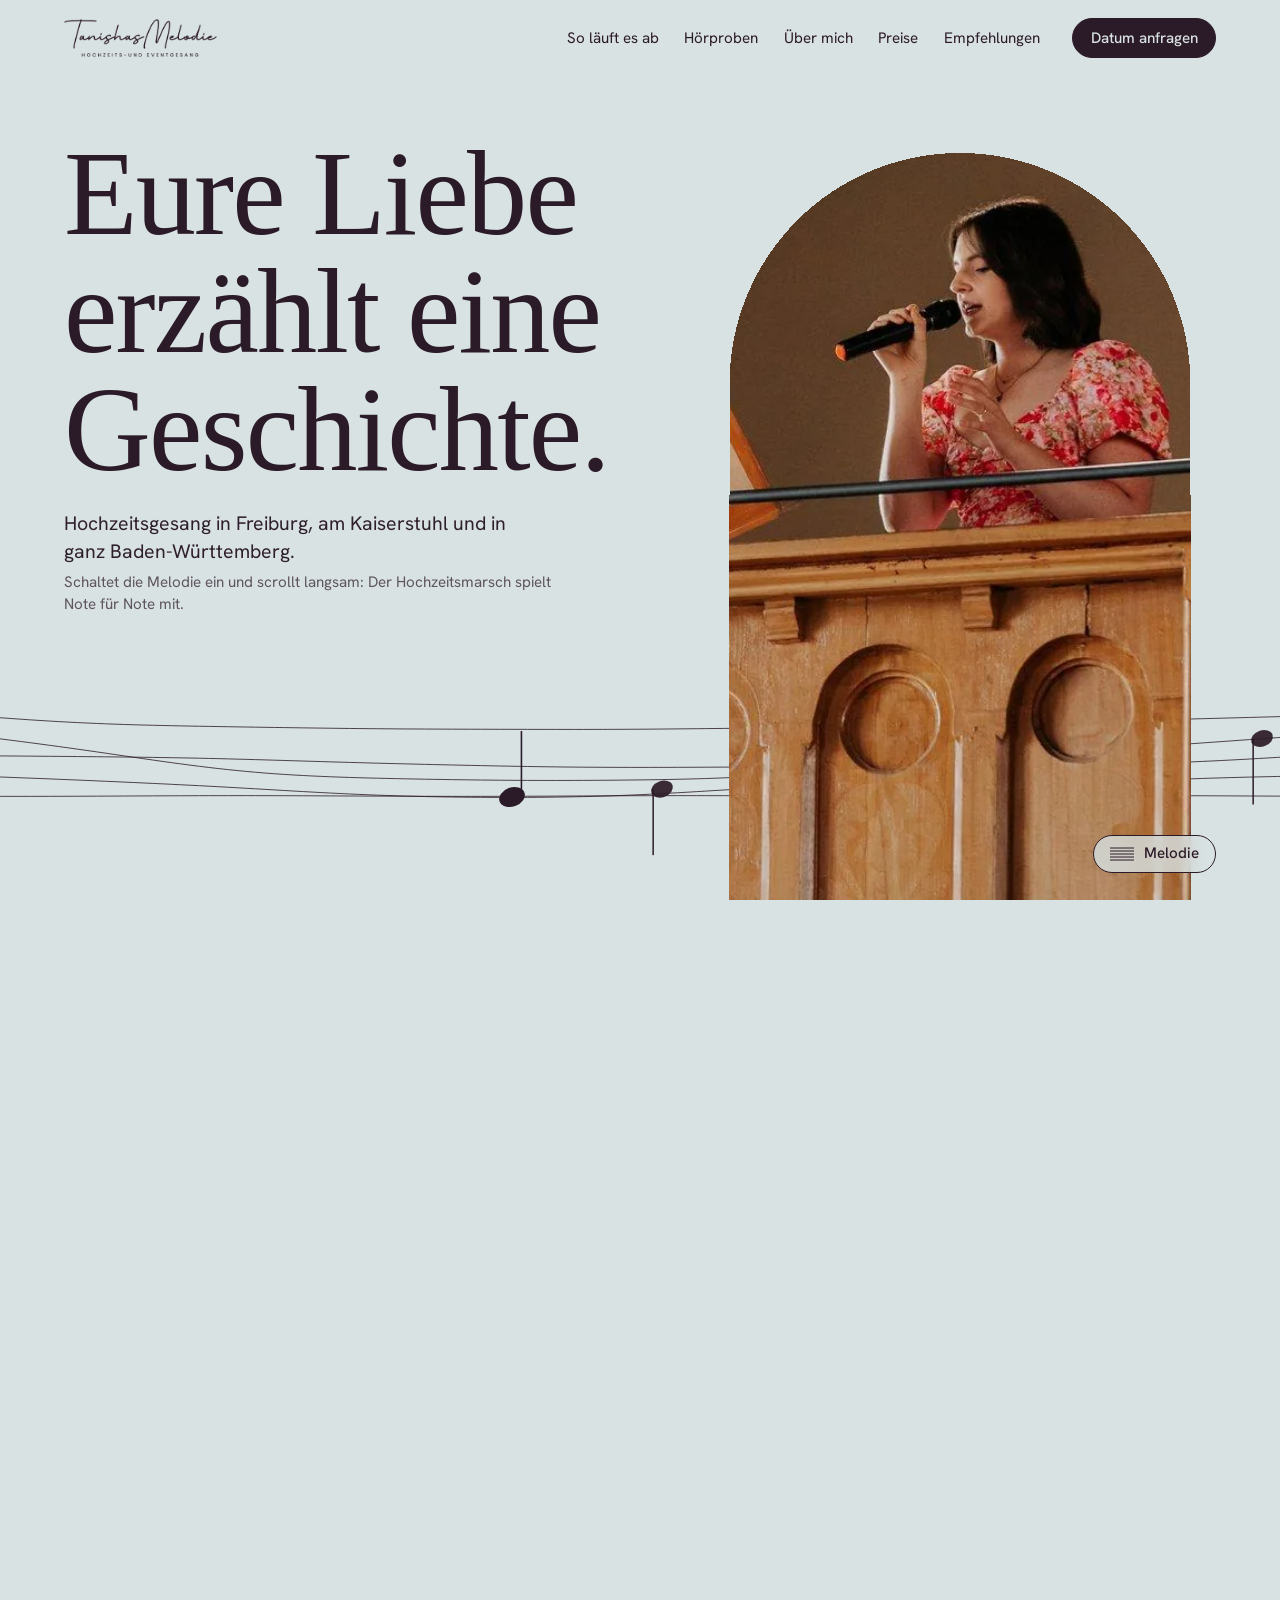
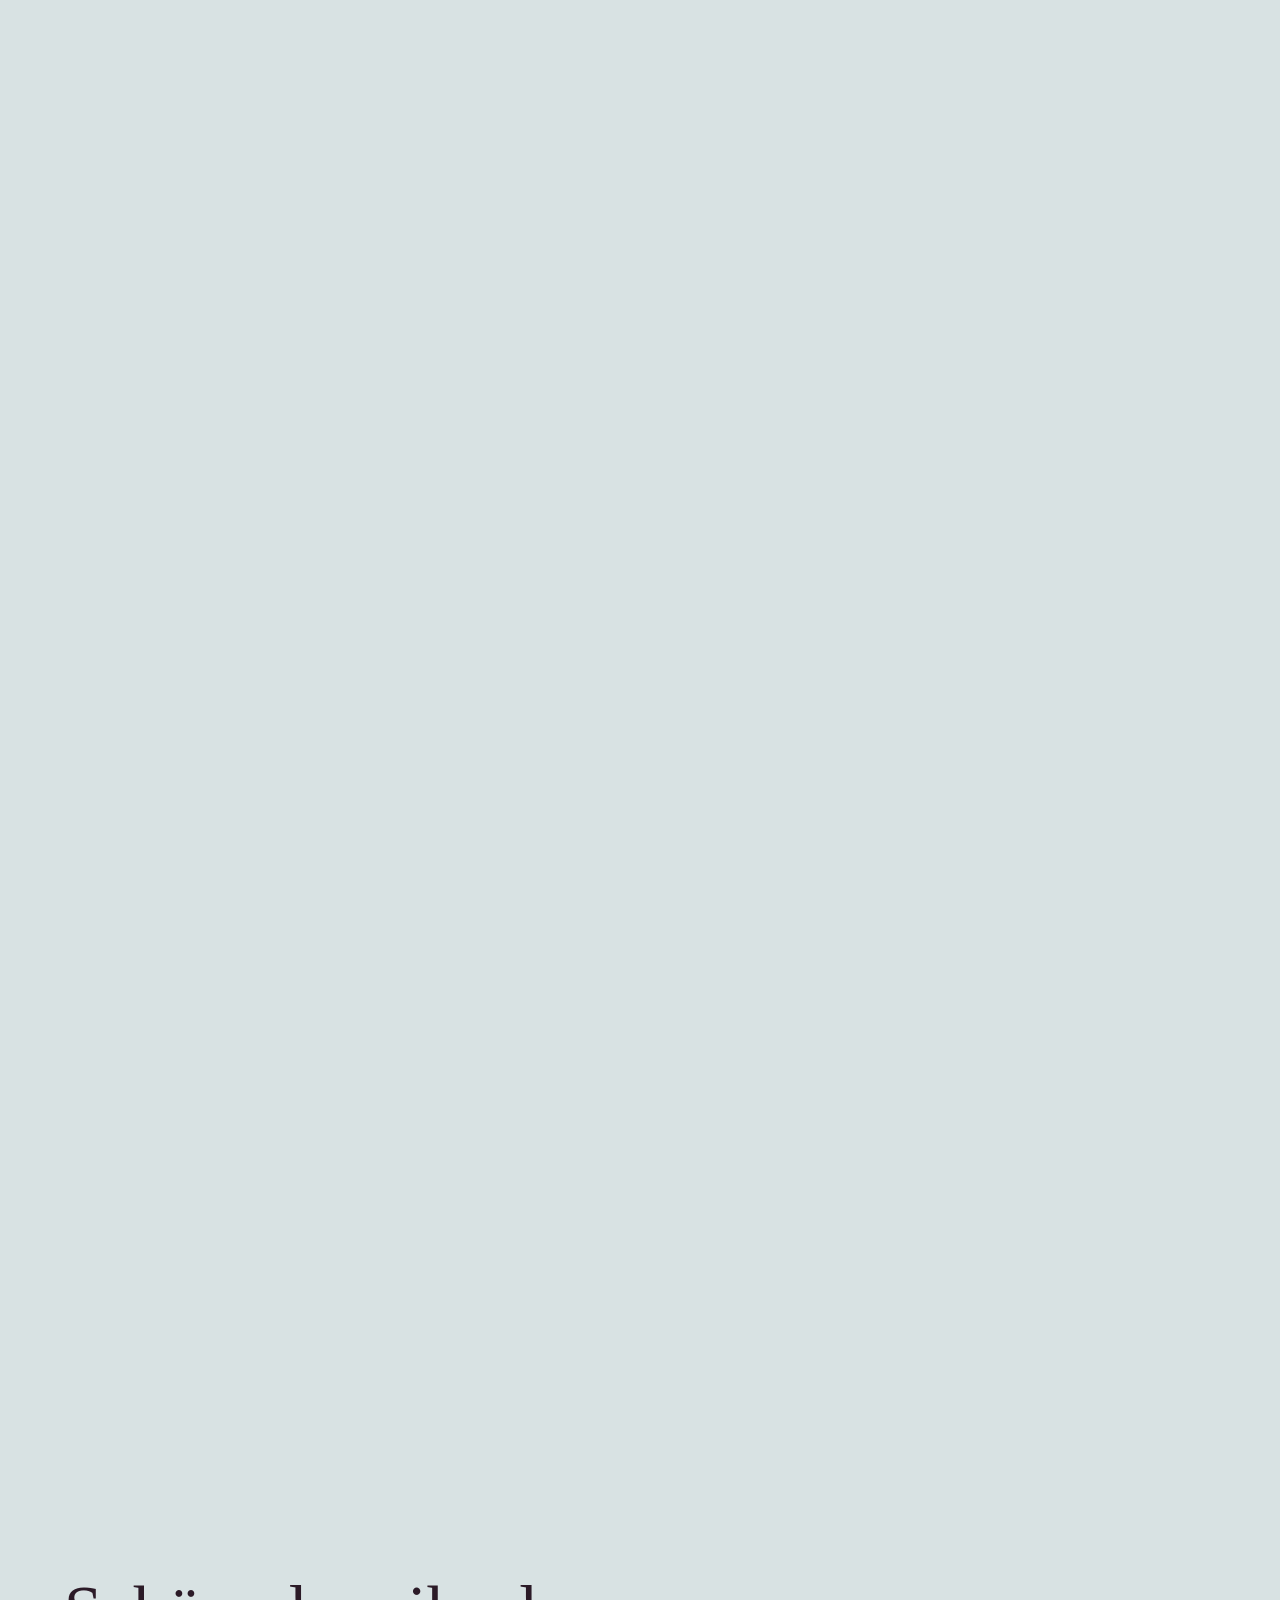
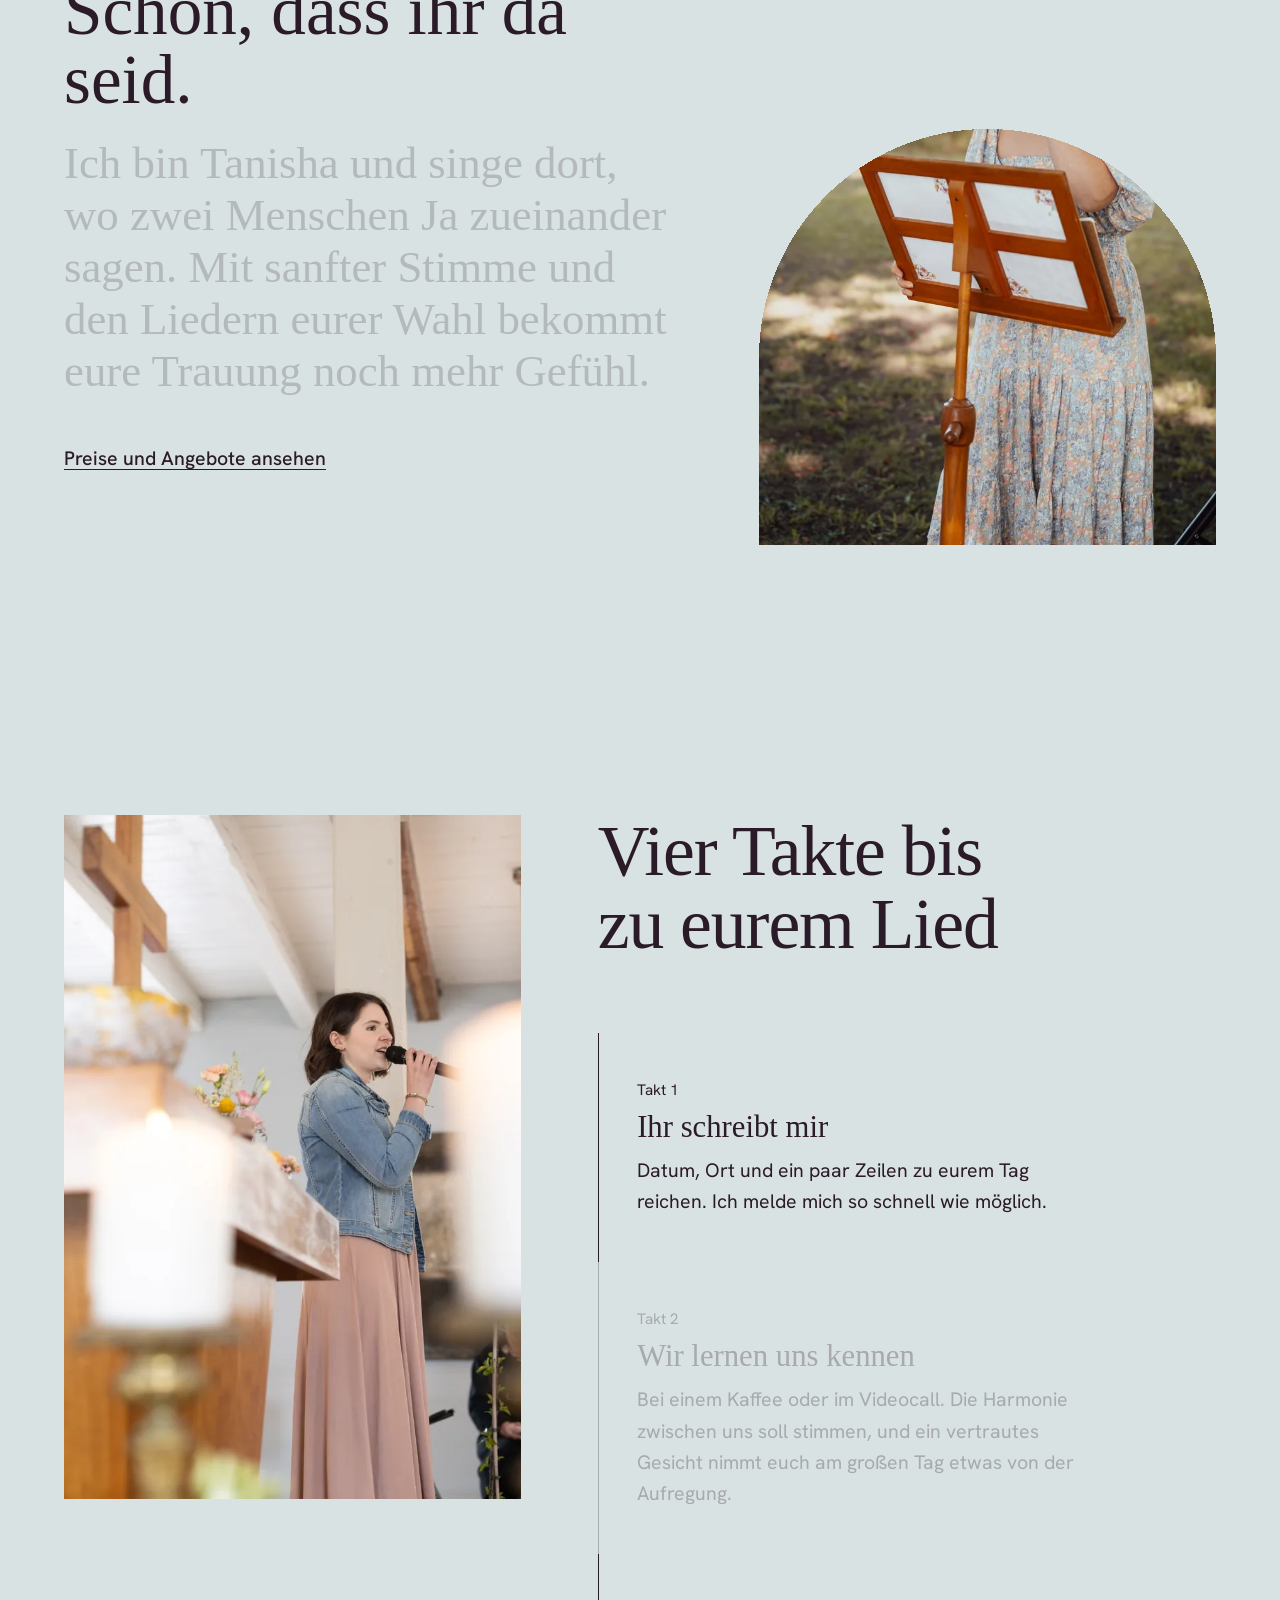
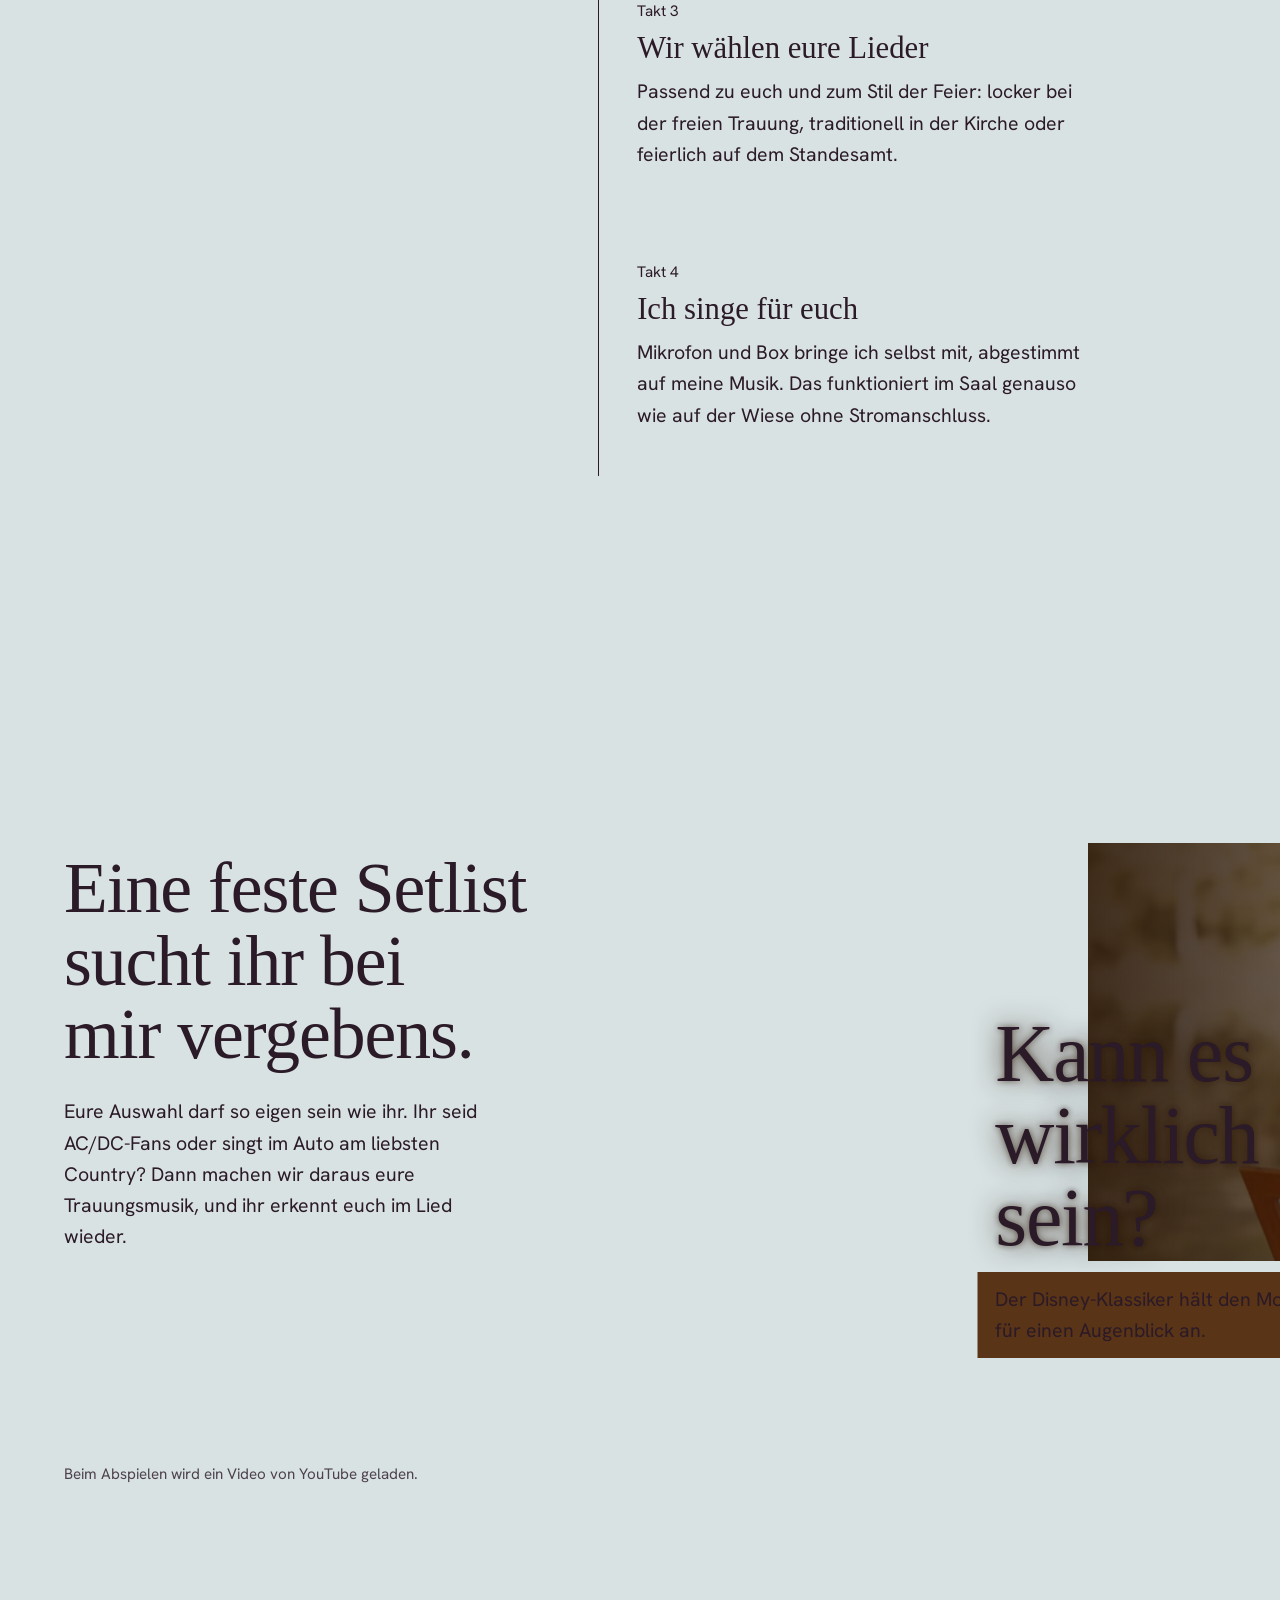
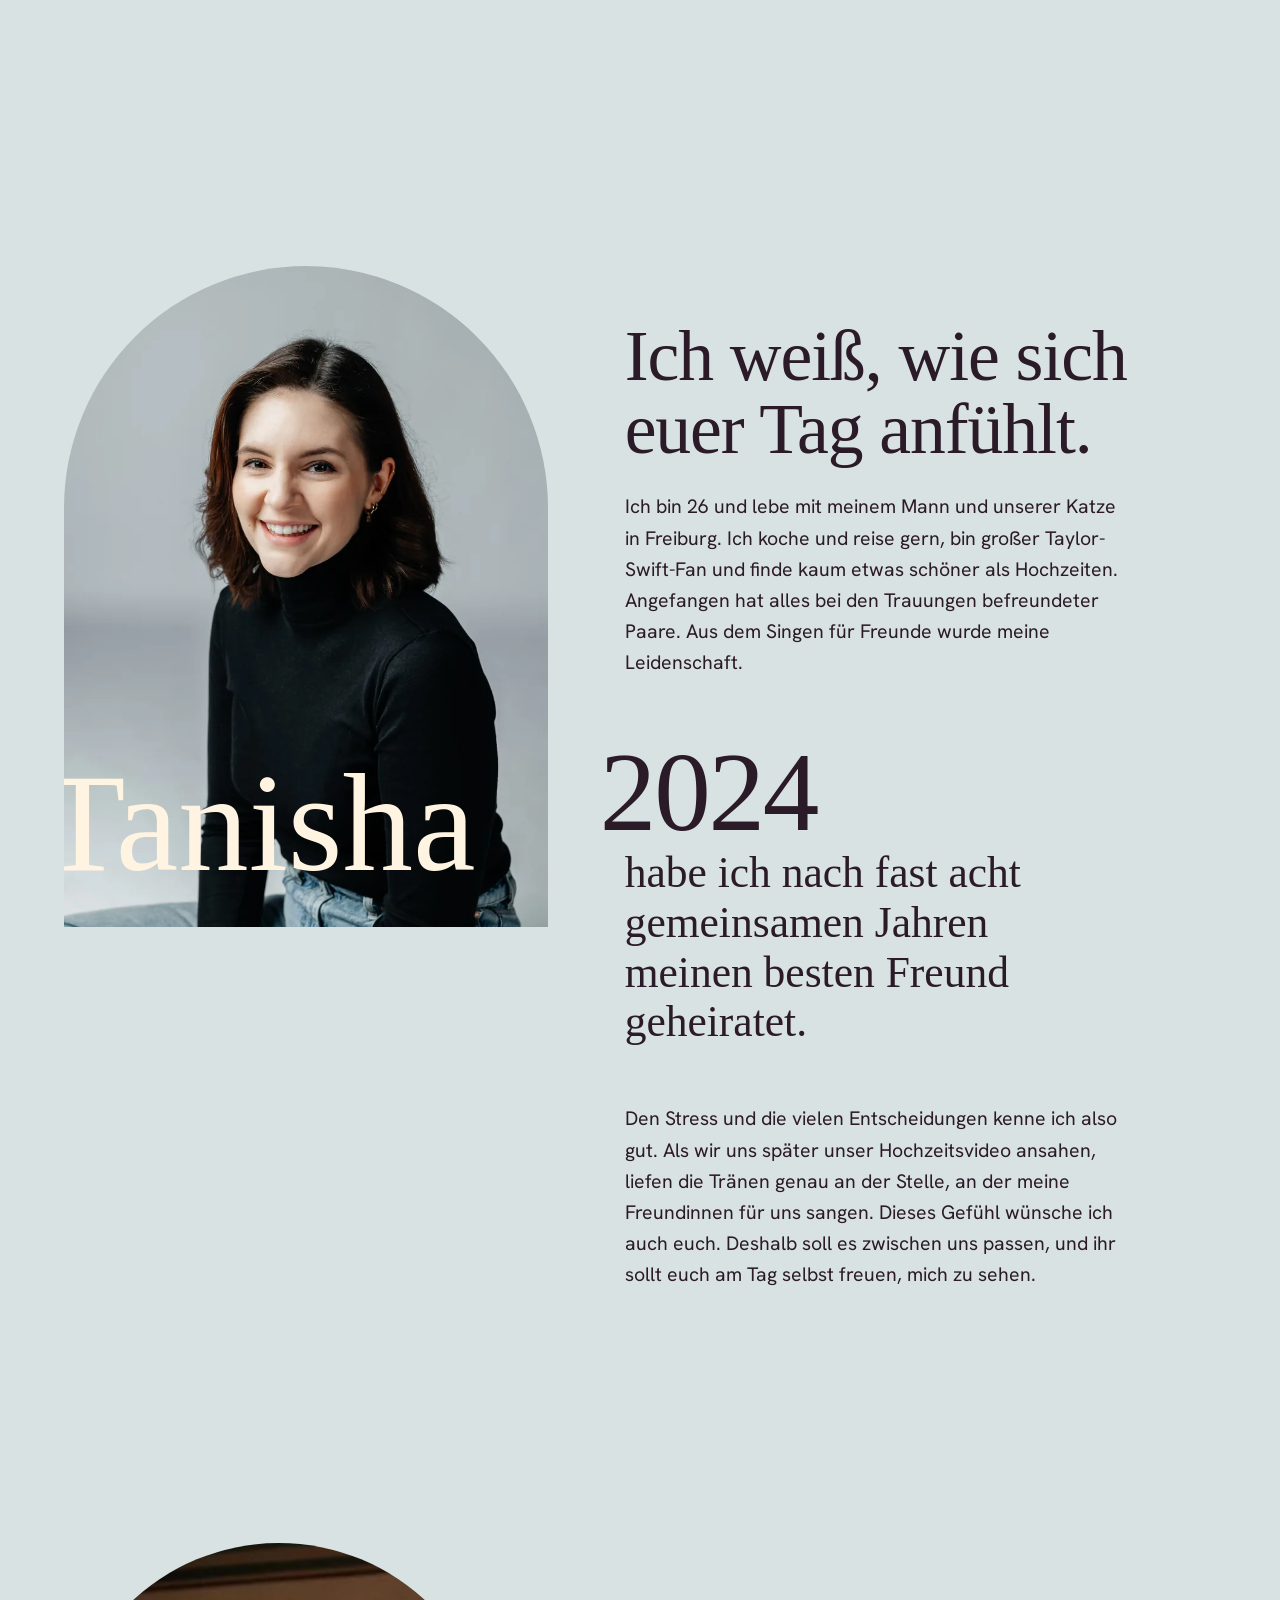
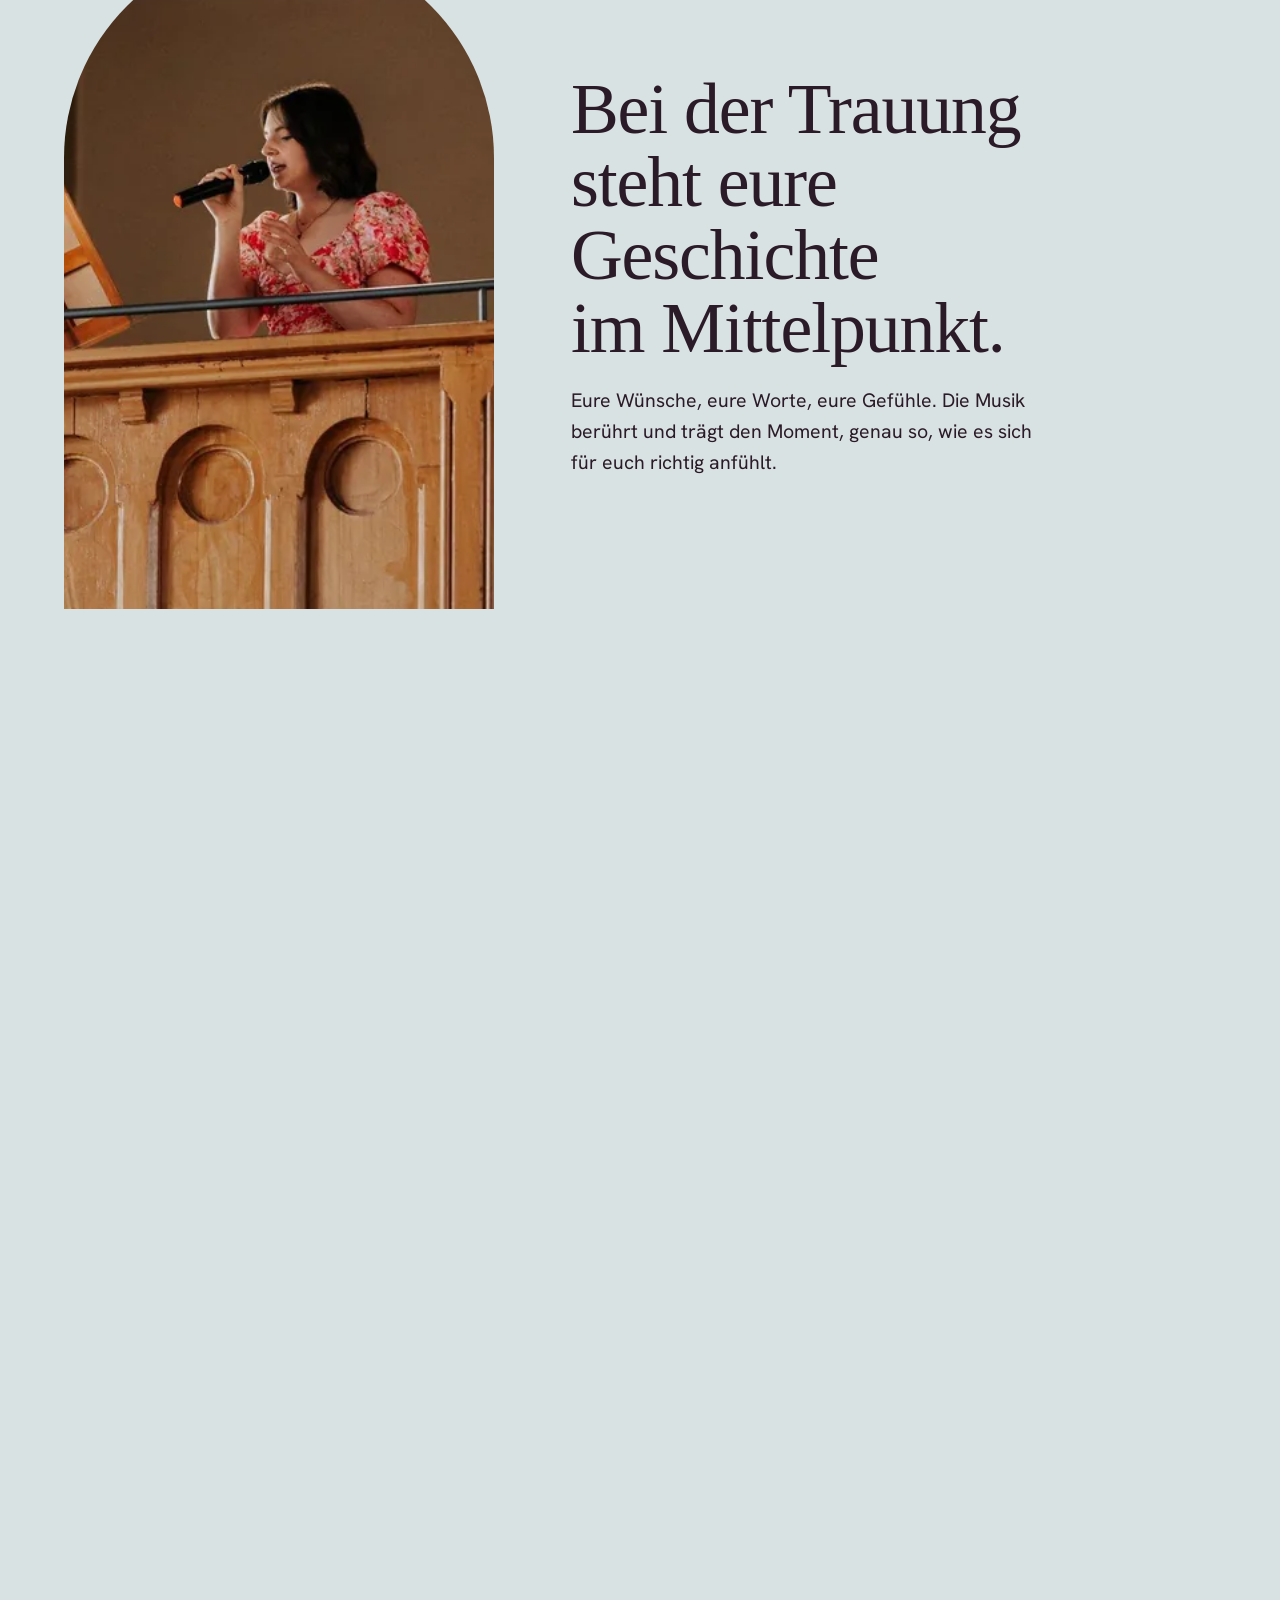
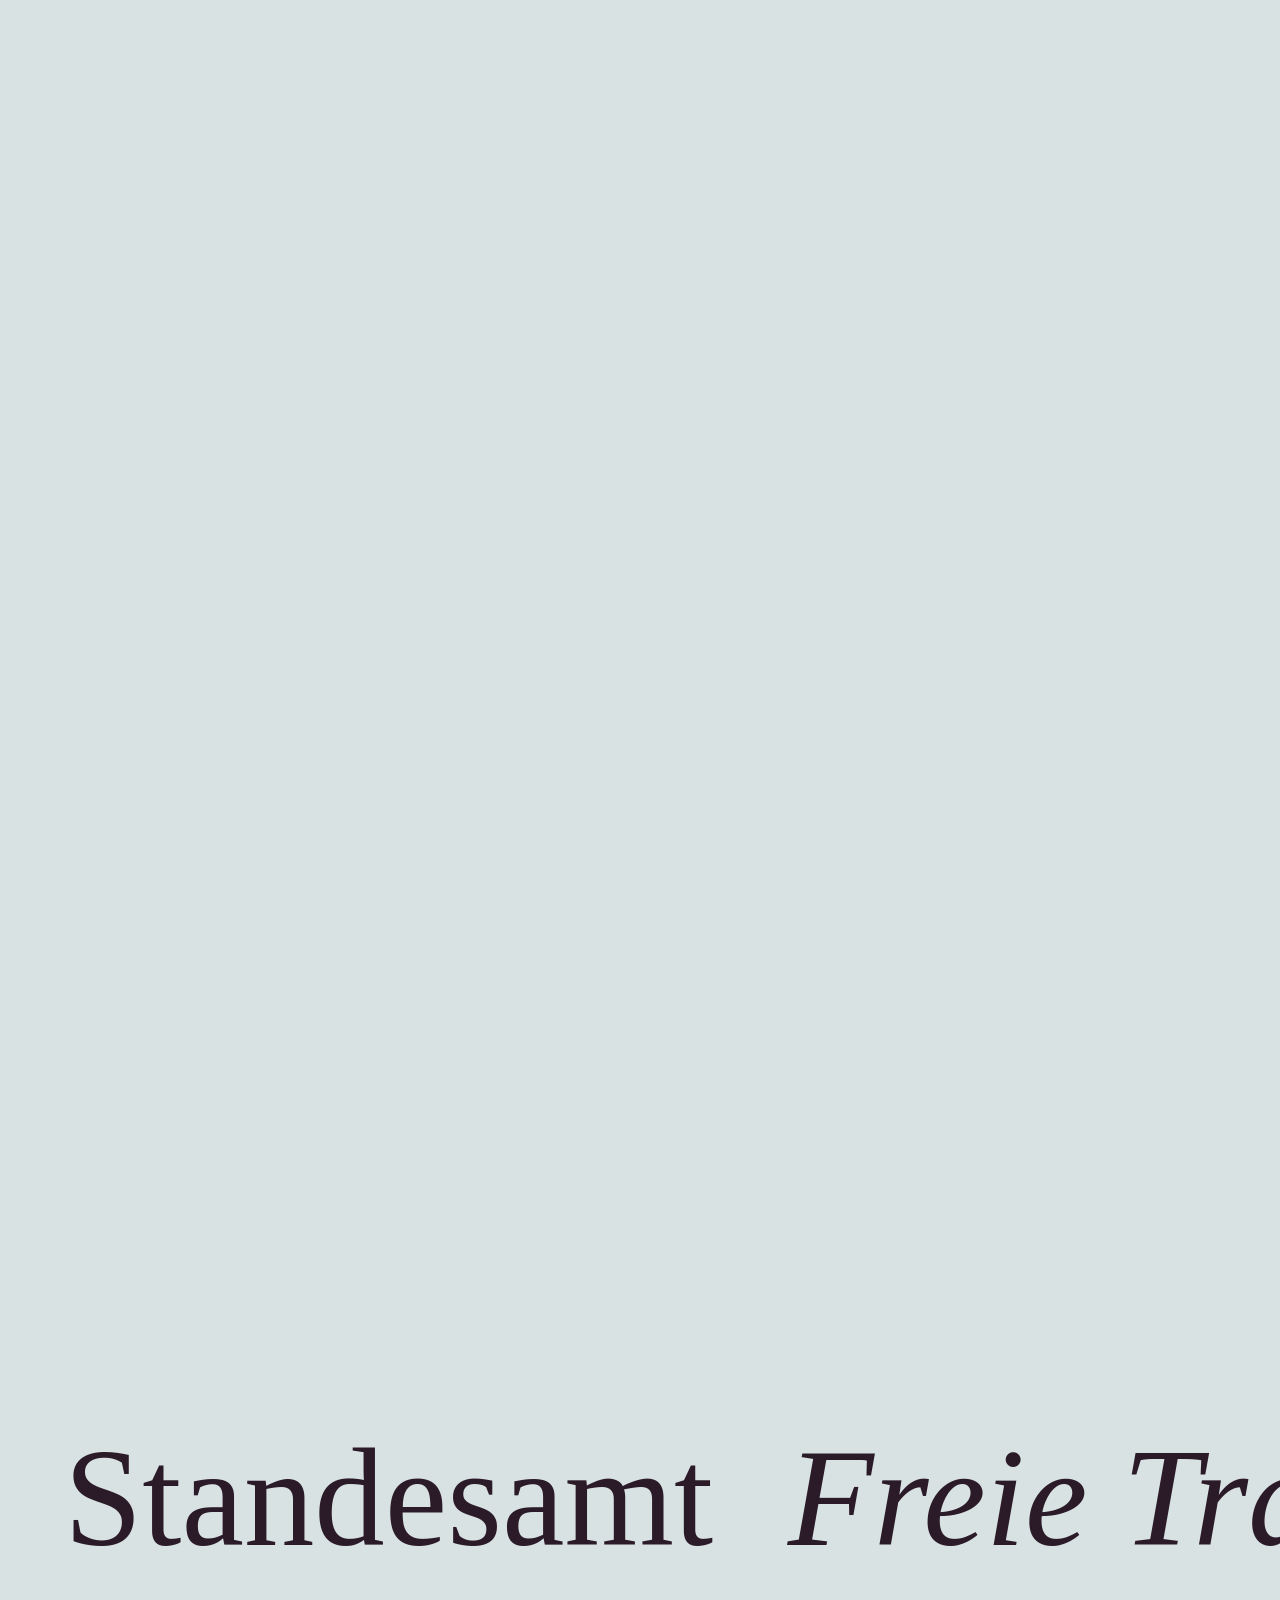
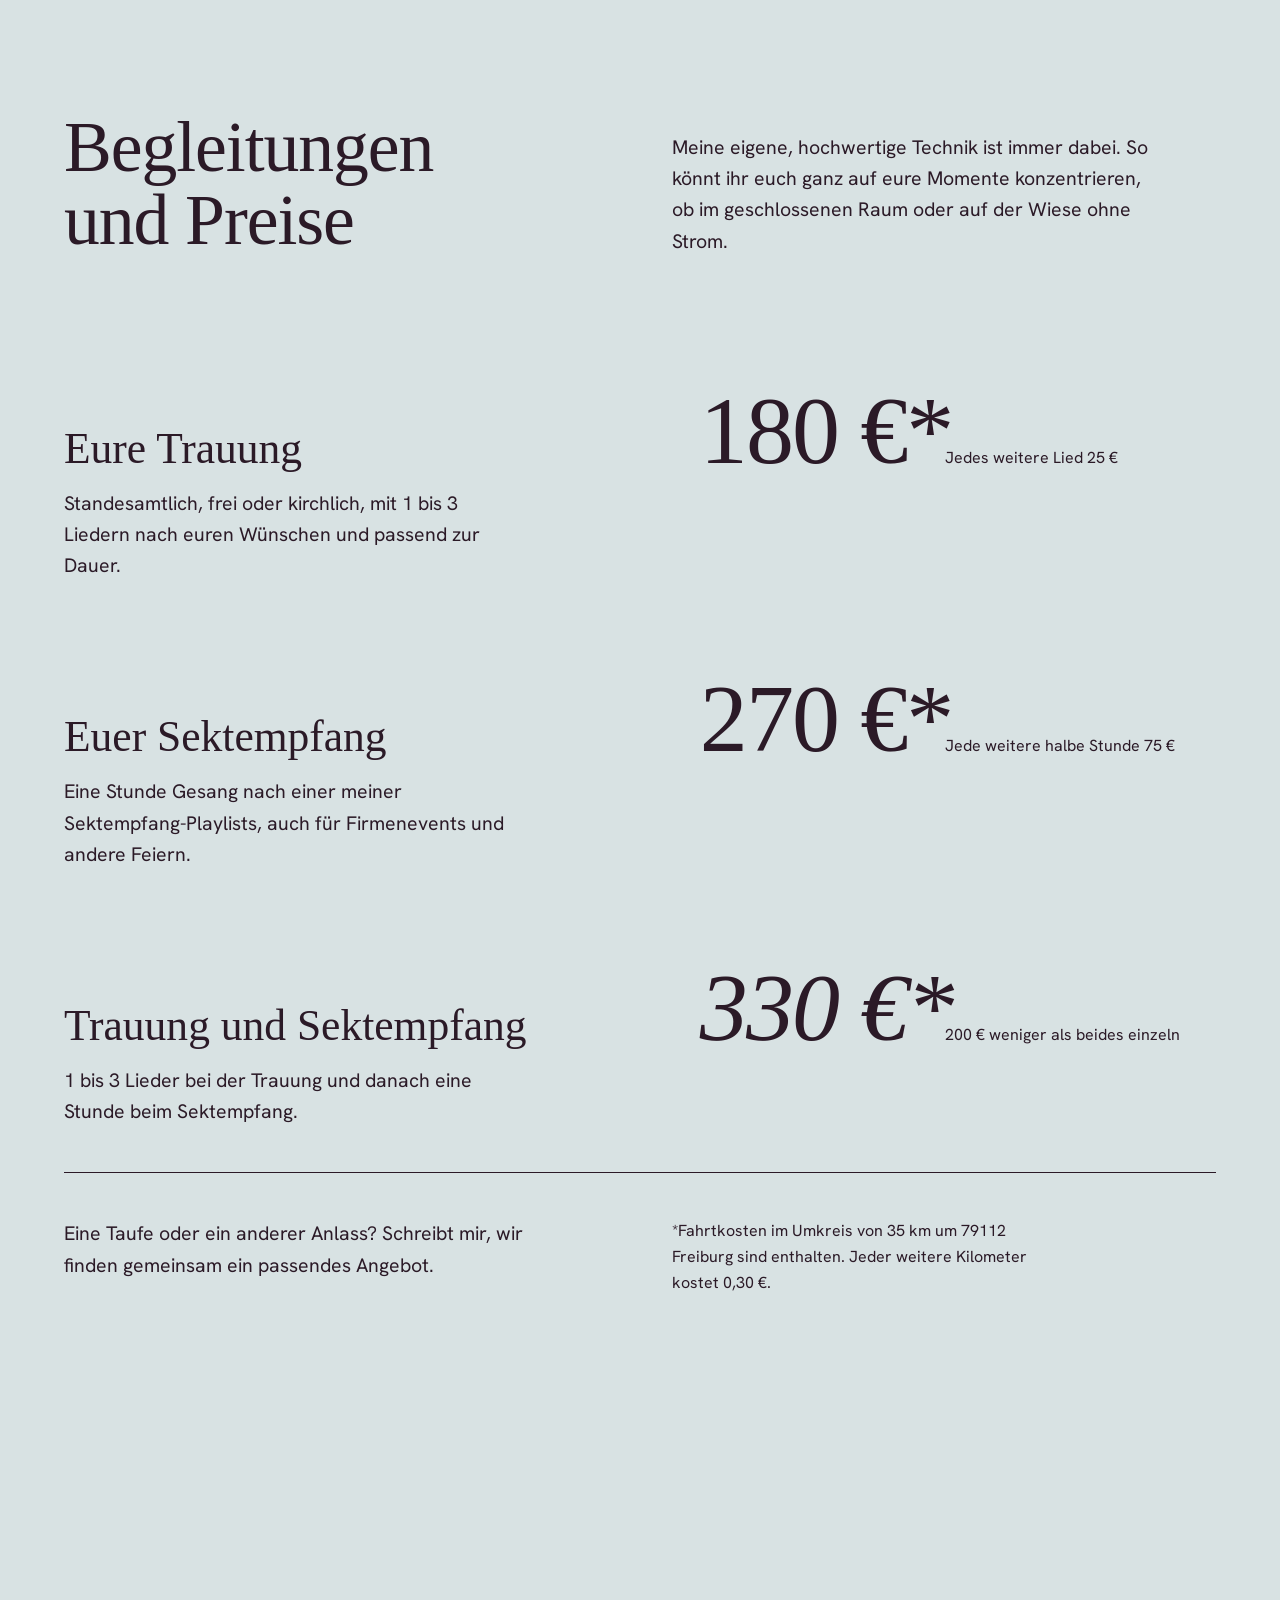
==== index.html @ c450ccb7 "feat: scroll-driven homepage for Tanishas Melodie Co-Authored-By: Claude Opus 5.5 <noreply@anthropic" ====
<!doctype html>
<html lang="de">
<head>
<meta charset="utf-8">
<meta name="viewport" content="width=device-width, initial-scale=1, viewport-fit=cover">
<title>Tanishas Melodie: Hochzeitssängerin in Freiburg und am Kaiserstuhl</title>
<meta name="description" content="Tanisha singt eure Trauung und euren Sektempfang in Freiburg, am Kaiserstuhl und in Baden-Württemberg, mit den Liedern, die zu euch passen.">
<!-- Entwurf: vor dem Livegang entfernen -->
<meta name="robots" content="noindex">
<meta name="theme-color" content="#D8E2E3">
<link rel="icon" href="data:image/svg+xml,%3Csvg xmlns='http://www.w3.org/2000/svg' viewBox='0 0 32 32'%3E%3Cellipse cx='12' cy='24' rx='7' ry='5' fill='%232B1A27' transform='rotate(-20 12 24)'/%3E%3Crect x='17.5' y='4' width='2' height='20' fill='%232B1A27'/%3E%3C/svg%3E">
<link rel="preload" href="assets/fonts/bodoni-moda-latin-opsz-normal.woff2" as="font" type="font/woff2" crossorigin>
<link rel="preload" href="assets/fonts/hanken-grotesk-latin-wght-normal.woff2" as="font" type="font/woff2" crossorigin>
<link rel="preload" href="assets/img/empore-1500.webp" as="image">
<link rel="stylesheet" href="styles.css">
<script>
  if (!matchMedia('(prefers-reduced-motion: reduce)').matches) document.documentElement.classList.add('motion');
</script>
</head>
<body>
<a class="skip" href="#inhalt">Zum Inhalt springen</a>

<canvas id="saiten" aria-hidden="true"></canvas>

<header class="kopf">
  <a class="logo" href="#auftakt" aria-label="Tanishas Melodie, zum Seitenanfang"></a>
  <button class="menu-knopf" type="button" aria-expanded="false" aria-controls="navigation">Menü</button>
  <nav id="navigation" aria-label="Hauptnavigation">
    <a href="#ablauf">So läuft es ab</a>
    <a href="#hoerproben">Hörproben</a>
    <a href="#ueber">Über mich</a>
    <a href="#preise">Preise</a>
    <a href="#empfehlungen">Empfehlungen</a>
  </nav>
  <a class="knopf knopf-klein" href="#anfrage">Datum anfragen</a>
</header>

<button class="ton" type="button" aria-pressed="false">
  <svg viewBox="0 0 24 16" aria-hidden="true"><path d="M0 2h24M0 5h24M0 8h24M0 11h24M0 14h24" fill="none" stroke="currentColor"/></svg>
  <span class="ton-text">Melodie</span>
</button>

<main id="inhalt">

  <!-- Auftakt: Der Bogen öffnet sich zur Empore -->
  <section id="auftakt" class="szene" data-bg="#D8E2E3" data-ink="#2B1A27" data-line="#2B1A27" data-y="0.84" data-y-m="0.435" data-gap="20" data-gap-m="9" data-amp="0" data-alpha="0.8" data-notes="1">
    <div class="marke" style="top:30%" data-bg="#D8E2E3" data-ink="#FFF4E2" data-line="#2B1A27" data-y="0.84" data-y-m="0.435" data-gap="20" data-gap-m="9" data-amp="0" data-alpha="0.8" data-notes="1"></div>
    <div class="buehne">
      <div class="bogen">
        <img src="assets/img/empore-1500.webp" srcset="assets/img/empore-960.webp 960w, assets/img/empore-1500.webp 1500w" sizes="100vw" width="1500" height="938" fetchpriority="high"
             alt="Tanisha singt mit geschlossenen Augen und Mikrofon auf der hölzernen Empore einer Kirche.">
        <div class="bogen-schatten"></div>
      </div>
      <div class="auftakt-text">
        <h1>
          <span class="h-a">
            <span class="zeile"><span>Eure Liebe</span></span>
            <span class="zeile"><span>erzählt eine</span></span>
            <span class="zeile"><span>Geschichte.</span></span>
          </span>
          <span class="h-b">Musik macht sie hörbar.</span>
        </h1>
        <p class="unterzeile">Hochzeitsgesang in Freiburg, am Kaiserstuhl und in ganz Baden-Württemberg.</p>
        <p class="ton-tipp">Schaltet die Melodie ein und scrollt langsam: Der Hochzeitsmarsch spielt Note für Note mit.</p>
      </div>
    </div>
  </section>

  <!-- Willkommen -->
  <section id="willkommen" data-bg="#BAC5A5" data-ink="#2B1A27" data-line="#3F4A2C" data-y="0.5" data-gap="26" data-amp="60" data-alpha="0.2" data-notes="0.2">
    <div class="spalten">
      <div class="willkommen-text">
        <p class="schrift">Schön, dass ihr da seid.</p>
        <p class="vorlesen">Ich bin Tanisha und singe dort, wo zwei Menschen Ja zueinander sagen. Mit sanfter Stimme und den Liedern eurer Wahl bekommt eure Trauung noch mehr Gefühl.</p>
        <a class="pfeil-link" href="#preise">Preise und Angebote ansehen</a>
      </div>
      <figure class="bogen-bild garten">
        <img src="assets/img/garten-800.webp" srcset="assets/img/garten-800.webp 800w, assets/img/garten-1332.webp 1332w" sizes="(max-width: 900px) 90vw, 42vw" width="1332" height="2000" loading="lazy"
             alt="Tanisha im geblümten Kleid singt im Garten hinter einem hölzernen Notenständer, Sonnenlicht fällt durch die Bäume.">
      </figure>
    </div>
  </section>

  <!-- Vier Takte bis zu eurem Lied -->
  <section id="ablauf" data-bg="#F2DDD1" data-ink="#2B1A27" data-line="#7D4B3C" data-y="0.5" data-gap="30" data-amp="80" data-alpha="0.2" data-notes="0.15">
    <div class="ablauf-raster">
      <figure class="ablauf-bild">
        <img src="assets/img/kerzen-800.webp" srcset="assets/img/kerzen-800.webp 800w, assets/img/kerzen-1334.webp 1334w" sizes="(max-width: 900px) 100vw, 45vw" width="1334" height="2000" loading="lazy"
             alt="Tanisha in Jeansjacke und rosafarbenem Rock singt in einer hellen Kirche, im Vordergrund unscharfe Kerzen und ein Holzkreuz.">
      </figure>
      <div class="ablauf-inhalt">
        <h2>Vier Takte bis zu eurem Lied</h2>
        <ol class="takte">
          <li>
            <span class="takt-nr">Takt 1</span>
            <h3>Ihr schreibt mir</h3>
            <p>Datum, Ort und ein paar Zeilen zu eurem Tag reichen. Ich melde mich so schnell wie möglich.</p>
          </li>
          <li>
            <span class="takt-nr">Takt 2</span>
            <h3>Wir lernen uns kennen</h3>
            <p>Bei einem Kaffee oder im Videocall. Die Harmonie zwischen uns soll stimmen, und ein vertrautes Gesicht nimmt euch am großen Tag etwas von der Aufregung.</p>
          </li>
          <li>
            <span class="takt-nr">Takt 3</span>
            <h3>Wir wählen eure Lieder</h3>
            <p>Passend zu euch und zum Stil der Feier: locker bei der freien Trauung, traditionell in der Kirche oder feierlich auf dem Standesamt.</p>
          </li>
          <li>
            <span class="takt-nr">Takt 4</span>
            <h3>Ich singe für euch</h3>
            <p>Mikrofon und Box bringe ich selbst mit, abgestimmt auf meine Musik. Das funktioniert im Saal genauso wie auf der Wiese ohne Stromanschluss.</p>
          </li>
        </ol>
      </div>
    </div>
  </section>

  <!-- Hörproben: horizontal über die Notenzeile -->
  <section id="hoerproben" class="quer" data-bg="#5A3416" data-ink="#FFF4E2" data-line="#EDBD78" data-y="0.9" data-gap="11" data-gap-m="8" data-amp="0" data-alpha="0.7" data-notes="1">
    <div class="quer-buehne">
      <div class="quer-spur">
        <article class="tafel tafel-start">
          <h2>Eine feste Setlist sucht ihr bei mir vergebens.</h2>
          <p>Eure Auswahl darf so eigen sein wie ihr. Ihr seid AC/DC-Fans oder singt im Auto am liebsten Country? Dann machen wir daraus eure Trauungsmusik, und ihr erkennt euch im Lied wieder.</p>
        </article>

        <article class="tafel lied">
          <div class="video" data-yt="sfPUa47gQvA" data-titel="Kann es wirklich Liebe sein?">
            <img src="assets/img/garten-800.webp" width="1332" height="2000" alt="" loading="lazy" class="lied-bild" style="object-position:60% 30%">
          </div>
          <div class="lied-text">
            <h3>Kann es wirklich Liebe sein?</h3>
            <p>Der Disney-Klassiker hält den Moment für einen Augenblick an.</p>
          </div>
        </article>

        <article class="tafel lied">
          <div class="video" data-yt="cNN7N1p3AOw" data-titel="A Thousand Years">
            <img src="assets/img/kerzen-800.webp" width="1334" height="2000" alt="" loading="lazy" class="lied-bild" style="object-position:60% 35%">
          </div>
          <div class="lied-text">
            <h3>A Thousand Years</h3>
            <p>Ruhig und wie gemacht für die Minuten vor dem Ja-Wort. Hier kommen auch den letzten Gästen die Tränen.</p>
          </div>
        </article>

        <article class="tafel lied">
          <div class="video" data-yt="yi6_9h-qeT8" data-titel="Hallelujah">
            <img src="assets/img/saal-800.webp" width="1332" height="2000" alt="" loading="lazy" class="lied-bild" style="object-position:40% 42%">
          </div>
          <div class="lied-text">
            <h3>Hallelujah</h3>
            <p>Für den Einzug oder den Moment vor dem Ja-Wort. Gänsehaut für das Brautpaar und alle Gäste.</p>
          </div>
        </article>

        <article class="tafel tafel-ende">
          <p class="schrift">Noch mehr hören?</p>
          <a class="knopf" href="https://www.instagram.com/tanishasmelodie" rel="noopener">Hörproben auf Instagram</a>
          <a class="pfeil-link" href="https://www.youtube.com/@tanishasmelodie" rel="noopener">YouTube-Kanal öffnen</a>
        </article>
      </div>
      <p class="video-hinweis">Beim Abspielen wird ein Video von YouTube geladen.</p>
    </div>
  </section>

  <!-- Über mich -->
  <section id="ueber" data-bg="#AEB5B9" data-ink="#2B1A27" data-line="#2B1A27" data-y="0.5" data-gap="24" data-amp="50" data-alpha="0.14" data-notes="0.12">
    <div class="ueber-raster">
      <figure class="ueber-bild">
        <img src="assets/img/portrait-800.webp" srcset="assets/img/portrait-800.webp 800w, assets/img/portrait-1333.webp 1333w" sizes="(max-width: 900px) 92vw, 44vw" width="1333" height="2000" loading="lazy"
             alt="Porträt von Tanisha: Sie lacht in die Kamera, trägt einen schwarzen Rollkragenpullover und helle Jeans.">
        <p class="name-gross schrift" aria-hidden="true">Tanisha</p>
      </figure>
      <div class="ueber-text">
        <h2>Ich weiß, wie sich euer Tag anfühlt.</h2>
        <p>Ich bin 26 und lebe mit meinem Mann und unserer Katze in Freiburg. Ich koche und reise gern, bin großer Taylor-Swift-Fan und finde kaum etwas schöner als Hochzeiten. Angefangen hat alles bei den Trauungen befreundeter Paare. Aus dem Singen für Freunde wurde meine Leidenschaft.</p>
        <p class="jahr"><span>2024</span> habe ich nach fast acht gemeinsamen Jahren meinen besten Freund geheiratet.</p>
        <p>Den Stress und die vielen Entscheidungen kenne ich also gut. Als wir uns später unser Hochzeitsvideo ansahen, liefen die Tränen genau an der Stelle, an der meine Freundinnen für uns sangen. Dieses Gefühl wünsche ich auch euch. Deshalb soll es zwischen uns passen, und ihr sollt euch am Tag selbst freuen, mich zu sehen.</p>
      </div>
    </div>
  </section>

  <!-- Meine Melodie: von der Trauung zum Sektempfang -->
  <section id="melodie" class="szene" data-bg="#EFC8BE" data-ink="#2B1A27" data-line="#7D3F3A" data-y="0.5" data-gap="20" data-amp="30" data-alpha="0.2" data-notes="0.2">
    <div class="marke" style="top:42%" data-bg="#F49A67" data-ink="#2B1A27" data-line="#2B1A27" data-y="0.5" data-gap="20" data-amp="30" data-alpha="0.2" data-notes="0.2"></div>
    <div class="buehne melodie-buehne">
      <figure class="melodie-bild">
        <img class="m-a" src="assets/img/empore-960.webp" width="960" height="600" loading="lazy" alt="Tanisha singt auf der Kirchenempore.">
        <img class="m-b" src="assets/img/saal-800.webp" srcset="assets/img/saal-800.webp 800w, assets/img/saal-1332.webp 1332w" sizes="(max-width: 900px) 80vw, 36vw" width="1332" height="2000" loading="lazy" alt="Tanisha im apricotfarbenen Kleid singt mit geschlossenen Augen in einem Saal mit weißem Stuck.">
      </figure>
      <div class="melodie-texte">
        <div class="stimmung s-a">
          <h2>Bei der Trauung steht eure Geschichte im Mittelpunkt.</h2>
          <p>Eure Wünsche, eure Worte, eure Gefühle. Die Musik berührt und trägt den Moment, genau so, wie es sich für euch richtig anfühlt.</p>
        </div>
        <div class="stimmung s-b">
          <h2>Beim Sektempfang darf alles leichter werden.</h2>
          <p>Modern, locker, mit einem Hauch Boho. Keine klassischen Liebeslieder, sondern Songs für das, was gerade passiert: Zwei Menschen haben sich entschieden, und alle feiern mit.</p>
        </div>
      </div>
    </div>
  </section>

  <!-- Preise -->
  <section id="preise" data-bg="#F49A67" data-ink="#2B1A27" data-line="#2B1A27" data-y="0.5" data-gap="22" data-amp="40" data-alpha="0.12" data-notes="0.12">
    <p class="laufband" aria-hidden="true"><span>Standesamt <i>Freie Trauung</i> Kirche <i>Sektempfang</i> Firmenevent <i>Taufe</i> Standesamt <i>Freie Trauung</i> Kirche <i>Sektempfang</i></span></p>
    <div class="preise-kopf">
      <h2>Begleitungen und Preise</h2>
      <p>Meine eigene, hochwertige Technik ist immer dabei. So könnt ihr euch ganz auf eure Momente konzentrieren, ob im geschlossenen Raum oder auf der Wiese ohne Strom.</p>
    </div>
    <ul class="preisliste">
      <li>
        <div><h3>Eure Trauung</h3><p>Standesamtlich, frei oder kirchlich, mit 1 bis 3 Liedern nach euren Wünschen und passend zur Dauer.</p></div>
        <p class="preis"><span data-zahl="300">300</span>&nbsp;€*</p>
        <p class="zusatz">Jedes weitere Lied 25 €</p>
      </li>
      <li>
        <div><h3>Euer Sektempfang</h3><p>Eine Stunde Gesang nach einer meiner Sektempfang-Playlists, auch für Firmenevents und andere Feiern.</p></div>
        <p class="preis"><span data-zahl="450">450</span>&nbsp;€*</p>
        <p class="zusatz">Jede weitere halbe Stunde 75 €</p>
      </li>
      <li class="beides">
        <div><h3>Trauung und Sektempfang</h3><p>1 bis 3 Lieder bei der Trauung und danach eine Stunde beim Sektempfang.</p></div>
        <p class="preis"><span data-zahl="550">550</span>&nbsp;€*</p>
        <p class="zusatz">200 € weniger als beides einzeln</p>
      </li>
    </ul>
    <div class="preise-fuss">
      <p>Eine Taufe oder ein anderer Anlass? Schreibt mir, wir finden gemeinsam ein passendes Angebot.</p>
      <p class="fussnote">*Fahrtkosten im Umkreis von 35 km um 79112 Freiburg sind enthalten. Jeder weitere Kilometer kostet 0,30 €.</p>
    </div>
  </section>

  <!-- Stimmen: Laternen in der Abenddämmerung -->
  <section id="stimmen" data-bg="#2A1526" data-ink="#FFF4E2" data-line="#E8B4A8" data-y="0.5" data-gap="24" data-amp="90" data-alpha="0.3" data-notes="0.12">
    <blockquote class="zitat">
      <p>„eine der besten Entscheidungen überhaupt!“</p>
      <footer>B + A über Tanisha bei ihrer Hochzeitsfeier</footer>
    </blockquote>
    <h2 class="stimmen-titel">Was meine Brautpaare erzählen</h2>
    <ul class="laternen">
      <li>
        <img src="assets/img/laterne-sl.webp" width="360" height="366" alt="" loading="lazy">
        <div><h3>S + L, freie Trauung</h3><p>Alle Liedwünsche wurden erfüllt, der Auftritt war sicher und gefühlvoll. Wenn die beiden heute an ihre Trauung denken, gehört die Musik fest dazu.</p></div>
      </li>
      <li>
        <img src="assets/img/laterne-kl.webp" width="360" height="366" alt="" loading="lazy">
        <div><h3>K + L, Hochzeitsfeier</h3><p>Tanisha hat die emotionalen Momente getragen. Das Paar beschreibt sie als nett, engagiert und unkompliziert und empfiehlt sie wärmstens weiter.</p></div>
      </li>
      <li>
        <img src="assets/img/laterne-mt.webp" width="360" height="366" alt="" loading="lazy">
        <div><h3>M + T, kirchliche Trauung</h3><p>Ein Lied von Ed Sheeran wurde zur bleibenden Erinnerung. Hilfe bei der Songauswahl, immer erreichbar, Mikrofon und Box selbst mitgebracht.</p></div>
      </li>
      <li>
        <img src="assets/img/laterne-ba.webp" width="360" height="366" alt="" loading="lazy">
        <div><h3>B + A, Hochzeitsfeier</h3><p>Von der ersten Note an waren alle verzaubert. Es gab Gänsehaut, und viele Gäste hatten Tränen in den Augen.</p></div>
      </li>
    </ul>
  </section>

  <!-- Empfehlungen -->
  <section id="empfehlungen" data-bg="#351B2E" data-ink="#FFF4E2" data-line="#E8B4A8" data-y="0.5" data-gap="24" data-amp="90" data-alpha="0.12" data-notes="0">
    <div class="empf-kopf">
      <h2>Meine liebsten Hochzeitsmenschen</h2>
      <p>Jede Empfehlung kommt aus eigener Erfahrung. Weitere folgen, zum Beispiel Trauredner, Hennadesign, DJs und Dekoration.</p>
    </div>
    <ul class="empf-liste">
      <li><span>Hochzeitslogos und Papeterie</span><a href="https://www.fluments.com/" rel="noopener">Fluments</a><p>Tina gestaltet Logos und Papeterie sehr detailverliebt und passend zu jedem Paar. Wir haben uns auf ihrer Messe „zweiteliebe“ kennengelernt.</p></li>
      <li><span>Personalisierte Geschenke</span><a href="https://manufakturzauber.de/ueber-mich/" rel="noopener">ManufakturZauber</a><p>Romina fertigt kreative, individuelle Hochzeitsgeschenke, die lange bleiben.</p></li>
      <li><span>Videografie</span><a href="https://www.jackygrundigfilms.de/" rel="noopener">Jacky Grundig</a><p>Jacky hat meine eigene Hochzeit gefilmt: ruhig und so unauffällig, dass man sie kaum bemerkt.</p></li>
      <li><span>Secondhand-Brautmode</span><a href="https://fairheiratet.com/" rel="noopener">Fairheiratet</a><p>Nachhaltiges Konzept, viel Feingefühl und eine Atmosphäre zum Wohlfühlen.</p></li>
      <li><span>Hochzeitsfotografie</span><a href="https://ersteliebe-fotografie.de/" rel="noopener">Ersteliebe Fotografie</a><p>Jasmin begleitet euch wie eine Freundin und fängt echte Momente ein. Wir haben bei einem Styled-Shooting zusammengearbeitet.</p></li>
      <li><span>Hochzeitslocation</span><a href="https://freiaemterhof.de/feste-feiern/" rel="noopener">S’Bierhaase Schiere</a><p>Hier haben wir selbst geheiratet: persönliche Betreuung vom ersten Gespräch an und eine wunderschöne Atmosphäre.</p></li>
      <li><span>Brautmode</span><a href="https://www.brautjubel.de/" rel="noopener">Brautjubel</a><p>Julia berät ruhig, herzlich und ehrlich, mit viel Gefühl für die Wünsche jeder Braut.</p></li>
    </ul>
  </section>

  <!-- Die fünf Linien werden zu zwei Ringen -->
  <section id="ja" class="szene" data-bg="#2A1526" data-ink="#FFF4E2" data-line="#F6C98B" data-y="0.5" data-gap="20" data-amp="0" data-alpha="1" data-notes="0" data-ring="1" data-win="1.3">
    <div class="buehne ja-buehne">
      <p class="ja-wort schrift">Ja.</p>
      <h2>Sagt mir euer Datum.</h2>
    </div>
  </section>

  <section id="anfrage" data-bg="#2A1526" data-ink="#FFF4E2" data-line="#F6C98B" data-y="0.5" data-gap="20" data-amp="0" data-alpha="0.16" data-notes="0" data-ring="1">
    <div class="anfrage-raster">
      <div>
        <h2>Fragt euer Hochzeitsdatum an</h2>
        <p>Ich melde mich so schnell wie möglich, danach verabreden wir unser Kennenlernen. Ich freue mich auf euch.</p>
        <p><a href="mailto:info@tanishasmelodie.de">info@tanishasmelodie.de</a><br><a href="https://www.instagram.com/tanishasmelodie" rel="noopener">@tanishasmelodie auf Instagram</a></p>
      </div>
      <form id="formular">
        <label>Name, Vorname <input name="name" autocomplete="name" required></label>
        <label>E-Mail <input type="email" name="email" autocomplete="email" required></label>
        <label>Datum und Ort der Trauung <input name="termin" required></label>
        <label>Ein paar Infos zu eurem besonderen Tag <textarea name="infos" rows="4"></textarea></label>
        <label class="einwilligung"><input type="checkbox" name="ok" required> <span>Ich bin einverstanden, dass diese Daten zur Kontaktaufnahme gespeichert und verarbeitet werden. Die Einwilligung kann ich jederzeit widerrufen.</span></label>
        <button class="knopf" type="submit">Anfrage per E-Mail vorbereiten</button>
        <p class="status" role="status"></p>
      </form>
    </div>
  </section>
</main>

<footer class="fuss">
  <p>Tanisha Karle, Tanishas Melodie, Im Mohnacker 12, 79112 Freiburg</p>
  <p><a href="https://www.tanishasmelodie.de/impressum-and-datenschutz/">Impressum und Datenschutz</a></p>
</footer>

<script src="assets/vendor/gsap.min.js"></script>
<script src="assets/vendor/ScrollTrigger.min.js"></script>
<script src="assets/vendor/lenis.min.js"></script>
<script src="main.js"></script>
</body>
</html>
---- styles.css ----
@font-face { font-family: "Bodoni Moda"; src: url(assets/fonts/bodoni-moda-latin-opsz-normal.woff2) format("woff2"); font-weight: 400 900; font-style: normal; font-display: swap; }
@font-face { font-family: "Bodoni Moda"; src: url(assets/fonts/bodoni-moda-latin-opsz-italic.woff2) format("woff2"); font-weight: 400 900; font-style: italic; font-display: swap; }
@font-face { font-family: "Hanken Grotesk"; src: url(assets/fonts/hanken-grotesk-latin-wght-normal.woff2) format("woff2"); font-weight: 100 900; font-display: swap; }
@font-face { font-family: "Ms Madi"; src: url(assets/fonts/ms-madi-latin-400-normal.woff2) format("woff2"); font-display: swap; }

:root {
  --bg: #D8E2E3;
  --ink: #2B1A27;
  --kerze: #FFF4E2;
  --pflaume: #2B1A27;
  --aprikose: #F49A67;
  --rand: clamp(20px, 5vw, 88px);
  --abstand: clamp(90px, 15vh, 190px);
  --serif: "Bodoni Moda", "Didot", Georgia, serif;
  --sans: "Hanken Grotesk", system-ui, sans-serif;
  --hand: "Ms Madi", "Segoe Script", cursive;
}

*, *::before, *::after { box-sizing: border-box; }
html { -webkit-text-size-adjust: 100%; scroll-behavior: smooth; scroll-padding-top: 96px; }
html.lenis { scroll-behavior: auto; }
html.lenis.lenis-smooth iframe { pointer-events: none; }
body {
  margin: 0;
  background: var(--bg);
  color: var(--ink);
  font: 400 clamp(1.0625rem, 0.98rem + 0.3vw, 1.25rem)/1.6 var(--sans);
  overflow-x: clip;
}
img { display: block; max-width: 100%; height: auto; }
h1, h2, h3, p, ul, ol, figure, blockquote { margin: 0; padding: 0; }
ul, ol { list-style: none; }
a { color: inherit; text-underline-offset: 0.2em; text-decoration-thickness: 1px; }
:focus-visible { outline: 2px solid currentColor; outline-offset: 3px; border-radius: 2px; }

h1, h2 { font-family: var(--serif); font-weight: 400; line-height: 1.02; letter-spacing: -0.015em; text-wrap: balance; }
h2 { font-size: clamp(2.5rem, 5.6vw, 5.75rem); }
h3 { font-family: var(--serif); font-weight: 500; font-size: clamp(1.5rem, 2.4vw, 2.25rem); line-height: 1.12; }
.schrift { font-family: var(--hand); font-size: clamp(3.25rem, 7vw, 7rem); line-height: 1; }

.skip { position: fixed; left: 12px; top: -60px; z-index: 50; background: var(--pflaume); color: var(--kerze); padding: 10px 16px; }
.skip:focus { top: 12px; }

#saiten { position: fixed; inset: 0; width: 100%; height: 100%; z-index: 0; pointer-events: none; }
main { position: relative; z-index: 1; }
.fuss { position: relative; z-index: 1; }

/* Kopfzeile */
.kopf { position: fixed; z-index: 20; inset: 0 0 auto 0; display: flex; align-items: center; gap: clamp(16px, 2.5vw, 40px); padding: clamp(12px, 2vh, 22px) var(--rand); color: var(--ink); transition: transform .45s cubic-bezier(.2,.7,.2,1); }
.kopf.weg { transform: translateY(-110%); }
.kopf.weg:focus-within { transform: none; }
.logo { display: block; width: clamp(120px, 12vw, 170px); aspect-ratio: 386 / 96; background: currentColor; -webkit-mask: url(assets/img/logo-mask.png) center / contain no-repeat; mask: url(assets/img/logo-mask.png) center / contain no-repeat; margin-right: auto; }
#navigation { display: flex; gap: clamp(14px, 2vw, 30px); font-size: 0.95rem; }
#navigation a { text-decoration: none; padding: 6px 0; background: linear-gradient(currentColor, currentColor) left 90% / 0 1px no-repeat; transition: background-size .35s; }
#navigation a:hover, #navigation a:focus-visible { background-size: 100% 1px; }
.menu-knopf { display: none; font: inherit; color: inherit; background: none; border: 0; padding: 8px 2px; }

.knopf { display: inline-block; font: 500 1.0625rem/1.1 var(--sans); color: var(--bg); background: var(--ink); border: 1px solid var(--ink); border-radius: 100px; padding: 1em 1.6em; text-decoration: none; cursor: pointer; transition: background-color .3s, color .3s; }
.knopf:hover { background: transparent; color: var(--ink); }
.knopf:focus-visible { outline-color: var(--ink); }
.spielen:focus-visible { outline: 3px solid var(--kerze); outline-offset: -8px; }
.knopf-klein { font-size: 0.95rem; padding: .7em 1.15em; white-space: nowrap; }
.pfeil-link { display: inline-block; font-weight: 500; }

.ton { position: fixed; z-index: 20; right: var(--rand); bottom: clamp(14px, 3vh, 28px); display: inline-flex; align-items: center; gap: 10px; font: 500 0.95rem/1 var(--sans); color: var(--ink); background: color-mix(in srgb, var(--bg) 78%, transparent); backdrop-filter: blur(8px); border: 1px solid currentColor; border-radius: 100px; padding: 10px 16px; cursor: pointer; }
.ton svg { width: 24px; height: 16px; stroke-width: 1; }
.ton svg path { transition: stroke-width .3s; }
.ton[aria-pressed="true"] { background: var(--ink); color: var(--bg); border-color: var(--ink); }
.ton[aria-pressed="true"] svg path { stroke-width: 1.8; }

/* Szenen mit klebender Bühne. Ohne .motion (kein JS, reduzierte Bewegung) bleibt alles normaler Fluss. */
.buehne { position: relative; }
.szene { position: relative; }
.motion .szene > .buehne { position: sticky; top: 0; height: 100vh; height: 100svh; overflow: hidden; }
.marke { position: absolute; left: 0; width: 1px; height: 1px; pointer-events: none; }

/* Auftakt */
#auftakt .buehne { min-height: 100svh; }
.motion #auftakt { height: 330vh; }
.bogen { position: relative; aspect-ratio: 16 / 10; overflow: hidden; }
.bogen img { width: 100%; height: 100%; object-fit: cover; object-position: 50% 42%; }
.bogen-schatten { position: absolute; inset: 0; background: linear-gradient(to top, rgba(31, 14, 8, .78), rgba(31, 14, 8, 0) 62%); }
.auftakt-text { position: relative; padding: 110px var(--rand) 60px; }
h1 { font-size: clamp(3.1rem, 9.4vw, 10.25rem); line-height: 0.98; }
.zeile { display: block; overflow: hidden; padding-bottom: .08em; margin-bottom: -.08em; }
.zeile > span { display: block; }
.h-a, .h-b { display: block; }
.h-b { margin-top: .3em; }
.unterzeile { margin-top: 1.1em; max-width: 44ch; line-height: 1.4; }
.ton-tipp { margin-top: .5em; max-width: 58ch; font-size: .95rem; line-height: 1.4; opacity: .75; }

.motion .bogen { position: absolute; inset: 0; aspect-ratio: auto; clip-path: inset(17% 7% 0% 57% round 22vw 22vw 0px 0px); will-change: clip-path; }
.motion .bogen img { will-change: transform; }
.motion .bogen-schatten { opacity: 0; }
.motion .auftakt-text { position: absolute; inset: 0; padding: clamp(84px, 15vh, 150px) var(--rand) 0; pointer-events: none; }
.motion .h-b { position: absolute; left: var(--rand); right: var(--rand); bottom: clamp(70px, 12vh, 130px); margin: 0; color: var(--kerze); font-size: clamp(3rem, 8.4vw, 9.25rem); visibility: hidden; }

/* Willkommen */
#willkommen, #ablauf, #ueber, #preise, #stimmen, #empfehlungen, #anfrage { padding: var(--abstand) var(--rand); }
.spalten { display: grid; grid-template-columns: 1.15fr .85fr; gap: clamp(30px, 6vw, 110px); align-items: center; }
.willkommen-text .schrift { font-size: clamp(3rem, 5.4vw, 5.5rem); }
.vorlesen { font-family: var(--serif); font-size: clamp(1.9rem, 3.5vw, 3.5rem); line-height: 1.16; margin: .55em 0 1em; }
.vorlesen .wort { transition: none; }
.bogen-bild { overflow: hidden; border-radius: 50vw 50vw 0 0; }
.bogen-bild img { width: 100%; height: 118%; object-fit: cover; }
.garten { aspect-ratio: 3 / 4.2; }

/* Ablauf */
.ablauf-raster { display: grid; grid-template-columns: .85fr 1.15fr; gap: clamp(30px, 6vw, 110px); align-items: start; }
.ablauf-bild { position: sticky; top: 12vh; height: 76vh; overflow: hidden; }
.ablauf-bild img { width: 100%; height: 100%; object-fit: cover; object-position: 55% 40%; }
.takte { margin-top: clamp(40px, 8vh, 90px); }
.takte li { position: relative; padding: clamp(26px, 5vh, 54px) 0 clamp(26px, 5vh, 54px) clamp(22px, 3vw, 44px); border-left: 1px solid currentColor; max-width: 44ch; }
.takte li + li { margin-top: 0; }
.takt-nr { display: block; font-size: .95rem; margin-bottom: .5em; }
.takte h3 { margin-bottom: .35em; }
.motion .takte li { opacity: .28; transition: opacity .5s; }
.motion .takte li.an { opacity: 1; }

/* Hörproben */
.quer-buehne { padding: var(--abstand) var(--rand); }
.quer-spur { display: grid; gap: clamp(60px, 12vh, 110px); }
.tafel h2 { max-width: 13ch; }
.tafel-start p { max-width: 38ch; margin-top: 1.3em; }
.video { position: relative; aspect-ratio: 16 / 9; overflow: hidden; background: #2d1a0b; }
.video img.lied-bild { position: absolute; inset: 0; width: 100%; height: 100%; object-fit: cover; opacity: .82; }
.video::after { content: ""; position: absolute; inset: 0; pointer-events: none; background: linear-gradient(to right, rgba(45, 26, 11, .88), rgba(45, 26, 11, .55) 38%, rgba(45, 26, 11, 0) 68%); }
.video:has(iframe)::after { display: none; }
.video iframe { position: absolute; inset: 0; width: 100%; height: 100%; border: 0; }
.spielen { position: absolute; inset: 0; width: 100%; background: none; border: 0; color: var(--kerze); cursor: pointer; font: inherit; }
.spielen span { position: absolute; left: 50%; top: 50%; translate: -50% -50%; display: grid; place-items: center; width: clamp(68px, 8vw, 104px); aspect-ratio: 1; border-radius: 50%; background: var(--kerze); color: #5A3416; transition: scale .35s cubic-bezier(.2,.7,.2,1); }
.spielen:hover span, .spielen:focus-visible span { scale: 1.12; }
.spielen svg { width: 34%; margin-left: 6%; }
.lied-text { margin-top: 1em; }
.lied-text h3 { font-size: clamp(2.4rem, 6.4vw, 6.75rem); font-weight: 400; line-height: 1; letter-spacing: -0.015em; }
.lied-text p { margin-top: .7em; max-width: 36ch; }
.motion .lied-text h3 { text-shadow: 0 0 28px rgba(45, 26, 11, .9), 0 0 6px rgba(45, 26, 11, .6); }
.tafel-ende { display: flex; flex-direction: column; align-items: flex-start; gap: 24px; }
.video-hinweis { padding-top: 40px; font-size: .95rem; opacity: .8; }

@media (min-width: 901px) {
  .motion .quer { height: 480vh; position: relative; }
  .motion .quer-buehne { position: sticky; top: 0; height: 100vh; height: 100svh; overflow: hidden; padding: 0; }
  .motion .quer-spur { display: flex; gap: 0; height: 100%; width: max-content; align-items: stretch; will-change: transform; }
  .motion .tafel { flex: none; height: 100%; padding: clamp(96px, 14vh, 130px) 5vw 16vh; display: flex; flex-direction: column; justify-content: center; }
  .motion .tafel-start { width: 66vw; padding-left: var(--rand); }
  .motion .lied { width: 82vw; position: relative; }
  .motion .lied .video { width: 58vw; max-height: 62vh; margin-left: auto; }
  .motion .lied-text { position: absolute; left: 5vw; bottom: 17vh; width: 40vw; z-index: 2; pointer-events: none; }
  .motion .lied-text p { background: #5A3416; padding: .6em .9em; display: inline-block; margin-left: -.9em; }
  .motion .tafel-ende { width: 56vw; justify-content: center; }
  .motion .video-hinweis { position: absolute; left: var(--rand); bottom: 24px; padding: 0; z-index: 3; }
}

/* Über mich */
.ueber-raster { display: grid; grid-template-columns: .9fr 1.1fr; gap: clamp(30px, 6vw, 110px); position: relative; align-items: start; }
.ueber-bild { position: sticky; top: 10vh; overflow: hidden; border-radius: 50vw 50vw 0 0; aspect-ratio: 3 / 4.1; }
.ueber-bild img { width: 100%; height: 100%; object-fit: cover; object-position: 50% 20%; }
.name-gross { position: absolute; left: 0; right: 0; bottom: 5%; text-align: center; font-size: clamp(5rem, 11vw, 11.5rem); color: var(--kerze); pointer-events: none; }
.ueber-text { padding-top: 6vh; }
.ueber-text p { max-width: 46ch; margin-top: 1.3em; }
.ueber-text .jahr { font-family: var(--serif); font-size: clamp(1.9rem, 3.4vw, 3.4rem); line-height: 1.14; max-width: 19ch; margin: 1.3em 0; }
.jahr span { display: block; font-size: 2.6em; line-height: 1; letter-spacing: -0.02em; }

/* Meine Melodie */
.melodie-buehne { padding: var(--abstand) var(--rand); display: grid; gap: 40px; }
.melodie-bild img { width: 100%; max-width: 560px; }
.motion .melodie-bild img { max-width: none; }
.quer-spur .video { max-width: 860px; }
.motion .quer-spur .video { max-width: none; }
.melodie-bild .m-a { display: none; }
.stimmung + .stimmung { margin-top: 2.5em; }
.stimmung h2 { max-width: 16ch; }
.stimmung p { max-width: 42ch; margin-top: 1em; }
.motion #melodie { height: 340vh; }
.motion .melodie-buehne { padding: 0 var(--rand); grid-template-columns: .8fr 1.2fr; gap: clamp(30px, 6vw, 110px); align-items: center; }
.motion .melodie-bild { position: relative; height: 74vh; overflow: hidden; border-radius: 50vw 50vw 0 0; }
.motion .melodie-bild img { position: absolute; inset: 0; width: 100%; height: 100%; object-fit: cover; }
.motion .melodie-bild .m-a { display: block; object-position: 50% 50%; }
.motion .melodie-bild .m-b { clip-path: inset(100% 0 0 0); object-position: 45% 45%; }
.motion .melodie-texte { position: relative; height: 62vh; }
.motion .stimmung { position: absolute; inset: 0; display: flex; flex-direction: column; justify-content: center; margin: 0; }
.motion .s-b { visibility: hidden; }

/* Preise */
.laufband { font-family: var(--serif); font-size: clamp(3.5rem, 11vw, 12rem); line-height: 1.1; white-space: nowrap; overflow: hidden; margin: 0 calc(var(--rand) * -1) var(--abstand); }
.laufband span { display: inline-block; padding-left: var(--rand); will-change: transform; }
.laufband i { padding: 0 .28em; }
.preise-kopf { display: grid; grid-template-columns: 1fr 1fr; gap: clamp(24px, 5vw, 90px); align-items: end; }
.preise-kopf p { max-width: 44ch; }
.preisliste { margin-top: clamp(50px, 9vh, 100px); }
.preisliste li { position: relative; display: grid; grid-template-columns: 1.5fr .8fr .8fr; column-gap: clamp(20px, 4vw, 60px); align-items: baseline; padding: clamp(30px, 5vh, 56px) 0; }
.preisliste li::before { content: ""; position: absolute; left: 0; right: 0; top: 0; height: 1px; background: currentColor; transform-origin: left; transform: scaleX(var(--strich, 1)); }
.preisliste h3 { font-size: clamp(1.75rem, 3.4vw, 3.25rem); margin-bottom: .35em; }
.preisliste div p { max-width: 42ch; }
.preis { font-family: var(--serif); font-size: clamp(3.2rem, 7.5vw, 7.75rem); line-height: 1; letter-spacing: -0.02em; font-variant-numeric: lining-nums; white-space: nowrap; }
.zusatz { font-size: 1rem; }
.beides .preis { font-style: italic; }
.preise-fuss { display: grid; grid-template-columns: 1fr 1fr; gap: clamp(24px, 5vw, 90px); padding-top: clamp(30px, 5vh, 56px); border-top: 1px solid currentColor; }
.preise-fuss p { max-width: 44ch; }
.fussnote { font-size: 1rem; }

/* Stimmen */
.zitat { padding: 8vh 0 var(--abstand); }
.zitat p { font-family: var(--serif); font-style: italic; font-size: clamp(3rem, 9.4vw, 10rem); line-height: 1; letter-spacing: -0.02em; max-width: 13ch; }
.zitat footer { margin-top: 1.4em; }
.stimmen-titel { font-size: clamp(2rem, 3.6vw, 3.5rem); margin-bottom: clamp(40px, 8vh, 90px); }
.laternen { display: grid; grid-template-columns: repeat(12, 1fr); row-gap: clamp(50px, 10vh, 120px); }
.laternen li { grid-column: span 6; display: flex; align-items: center; gap: clamp(10px, 2vw, 30px); max-width: 620px; }
.laternen li:nth-child(even) { grid-column: 7 / span 6; margin-top: 16vh; }
.laternen img { flex: none; width: clamp(120px, 15vw, 210px); filter: drop-shadow(0 0 40px rgba(255, 196, 150, .35)); }
.laternen h3 { margin-bottom: .4em; }
.motion .laternen img { animation: schweben 7s ease-in-out infinite alternate; }
.motion .laternen li:nth-child(2n) img { animation-duration: 9s; animation-delay: -3s; }
@keyframes schweben { to { translate: 0 -14px; } }

/* Empfehlungen */
.empf-kopf { display: grid; grid-template-columns: 1fr 1fr; gap: clamp(24px, 5vw, 90px); align-items: end; margin-bottom: clamp(50px, 9vh, 90px); }
.empf-kopf p { max-width: 44ch; }
.empf-liste li { display: grid; grid-template-columns: .7fr 1.2fr 1.3fr; gap: clamp(14px, 3vw, 44px); align-items: baseline; padding: clamp(20px, 3vh, 32px) 0; border-top: 1px solid color-mix(in srgb, currentColor 40%, transparent); }
.empf-liste span { font-size: 1rem; }
.empf-liste a { font-family: var(--serif); font-size: clamp(1.9rem, 3.8vw, 3.75rem); line-height: 1.05; text-decoration: none; background: linear-gradient(currentColor, currentColor) left 96% / 0 1px no-repeat; transition: background-size .45s; justify-self: start; }
.empf-liste a:hover, .empf-liste a:focus-visible { background-size: 100% 1px; }
.empf-liste p { font-size: 1.0625rem; max-width: 44ch; }

/* Ringe */
.ja-buehne { padding: var(--abstand) var(--rand); text-align: center; }
.ja-wort { font-size: clamp(3.5rem, 8vw, 7rem); }
.motion #ja { height: 240vh; }
.motion .ja-buehne { padding: 0 var(--rand); }
.motion .ja-wort { position: absolute; left: 0; right: 0; top: 52%; translate: 0 -50%; opacity: 0; }
.motion .ja-buehne h2 { position: absolute; left: var(--rand); right: var(--rand); bottom: clamp(70px, 12vh, 120px); opacity: 0; }

/* Anfrage */
.anfrage-raster { display: grid; grid-template-columns: 1fr 1fr; gap: clamp(36px, 7vw, 120px); }
.anfrage-raster > div p { margin-top: 1.3em; max-width: 38ch; }
form { display: grid; gap: 26px; }
form label { display: block; }
input:not([type="checkbox"]), textarea { display: block; width: 100%; margin-top: 6px; padding: 10px 0; font: inherit; color: inherit; background: transparent; border: 0; border-bottom: 1px solid currentColor; border-radius: 0; }
input:not([type="checkbox"]):focus, textarea:focus { outline: none; box-shadow: 0 2px 0 0 #F6C98B; }
textarea { resize: vertical; }
.einwilligung { display: flex !important; gap: 12px; align-items: flex-start; font-size: 1rem; }
.einwilligung input { width: 20px; height: 20px; margin-top: 4px; flex: none; accent-color: #F6C98B; }
form .knopf { justify-self: start; }
.status { min-height: 1.6em; }

.fuss { display: flex; flex-wrap: wrap; justify-content: space-between; gap: 8px 30px; padding: 28px var(--rand) 90px; font-size: .95rem; color: var(--ink); border-top: 1px solid color-mix(in srgb, currentColor 30%, transparent); }

@media (max-width: 900px) {
  .kopf { flex-wrap: wrap; column-gap: 12px; }
  .logo { width: 104px; }
  .menu-knopf { display: block; font-size: .9375rem; }
  #navigation { display: none; order: 5; flex-basis: 100%; flex-direction: column; gap: 4px; padding: 14px 0 22px; font-family: var(--serif); font-size: 1.75rem; }
  .kopf.offen { background: var(--bg); }
  .kopf.offen #navigation { display: flex; }
  .knopf-klein { font-size: .875rem; padding: .65em .95em; }
  .ton.kompakt { padding: 12px; }
  .ton.kompakt .ton-text { position: absolute; width: 1px; height: 1px; overflow: hidden; clip-path: inset(50%); }

  h1 { font-size: 15vw; }
  .motion .bogen { clip-path: inset(48% 14% 0% 14% round 36vw 36vw 0px 0px); }
  .motion .auftakt-text { padding-top: 76px; }
  .motion .h-b { font-size: 15vw; }
  .unterzeile { margin-top: .9em; font-size: 1rem; max-width: 32ch; line-height: 1.4; }
  .ton-tipp { display: none; }

  .spalten, .ablauf-raster, .ueber-raster, .preise-kopf, .preise-fuss, .empf-kopf, .anfrage-raster { grid-template-columns: 1fr; }
  .garten { max-width: 84%; margin-left: auto; }
  .ablauf-bild { position: relative; top: 0; height: 60vh; }
  .ueber-bild { position: relative; top: 0; }
  .name-gross { font-size: 25vw; }
  .ueber-text { padding-top: 0; }

  .motion .melodie-buehne { grid-template-columns: 1fr; gap: 20px; grid-template-rows: 38svh 1fr; padding-top: 80px; padding-bottom: 70px; }
  .motion .melodie-bild { height: 100%; width: 72%; margin: 0 auto; }
  .motion .melodie-texte { height: 100%; }
  .motion .stimmung { justify-content: flex-start; }
  .stimmung h2 { font-size: clamp(2rem, 8.6vw, 3rem); }
  .stimmung p { font-size: 1rem; line-height: 1.5; }

  .preisliste li { grid-template-columns: 1fr; row-gap: 14px; }
  .laternen li, .laternen li:nth-child(even) { grid-column: 1 / -1; margin-top: 0; }
  .laternen img { width: 104px; }
  .empf-liste li { grid-template-columns: 1fr; gap: 6px; }
  .fuss { padding-bottom: 80px; }
  .ton-text { font-size: .875rem; }
}

@media (prefers-reduced-motion: reduce) {
  html { scroll-behavior: auto; }
  *, *::before, *::after { animation: none !important; transition: none !important; }
}
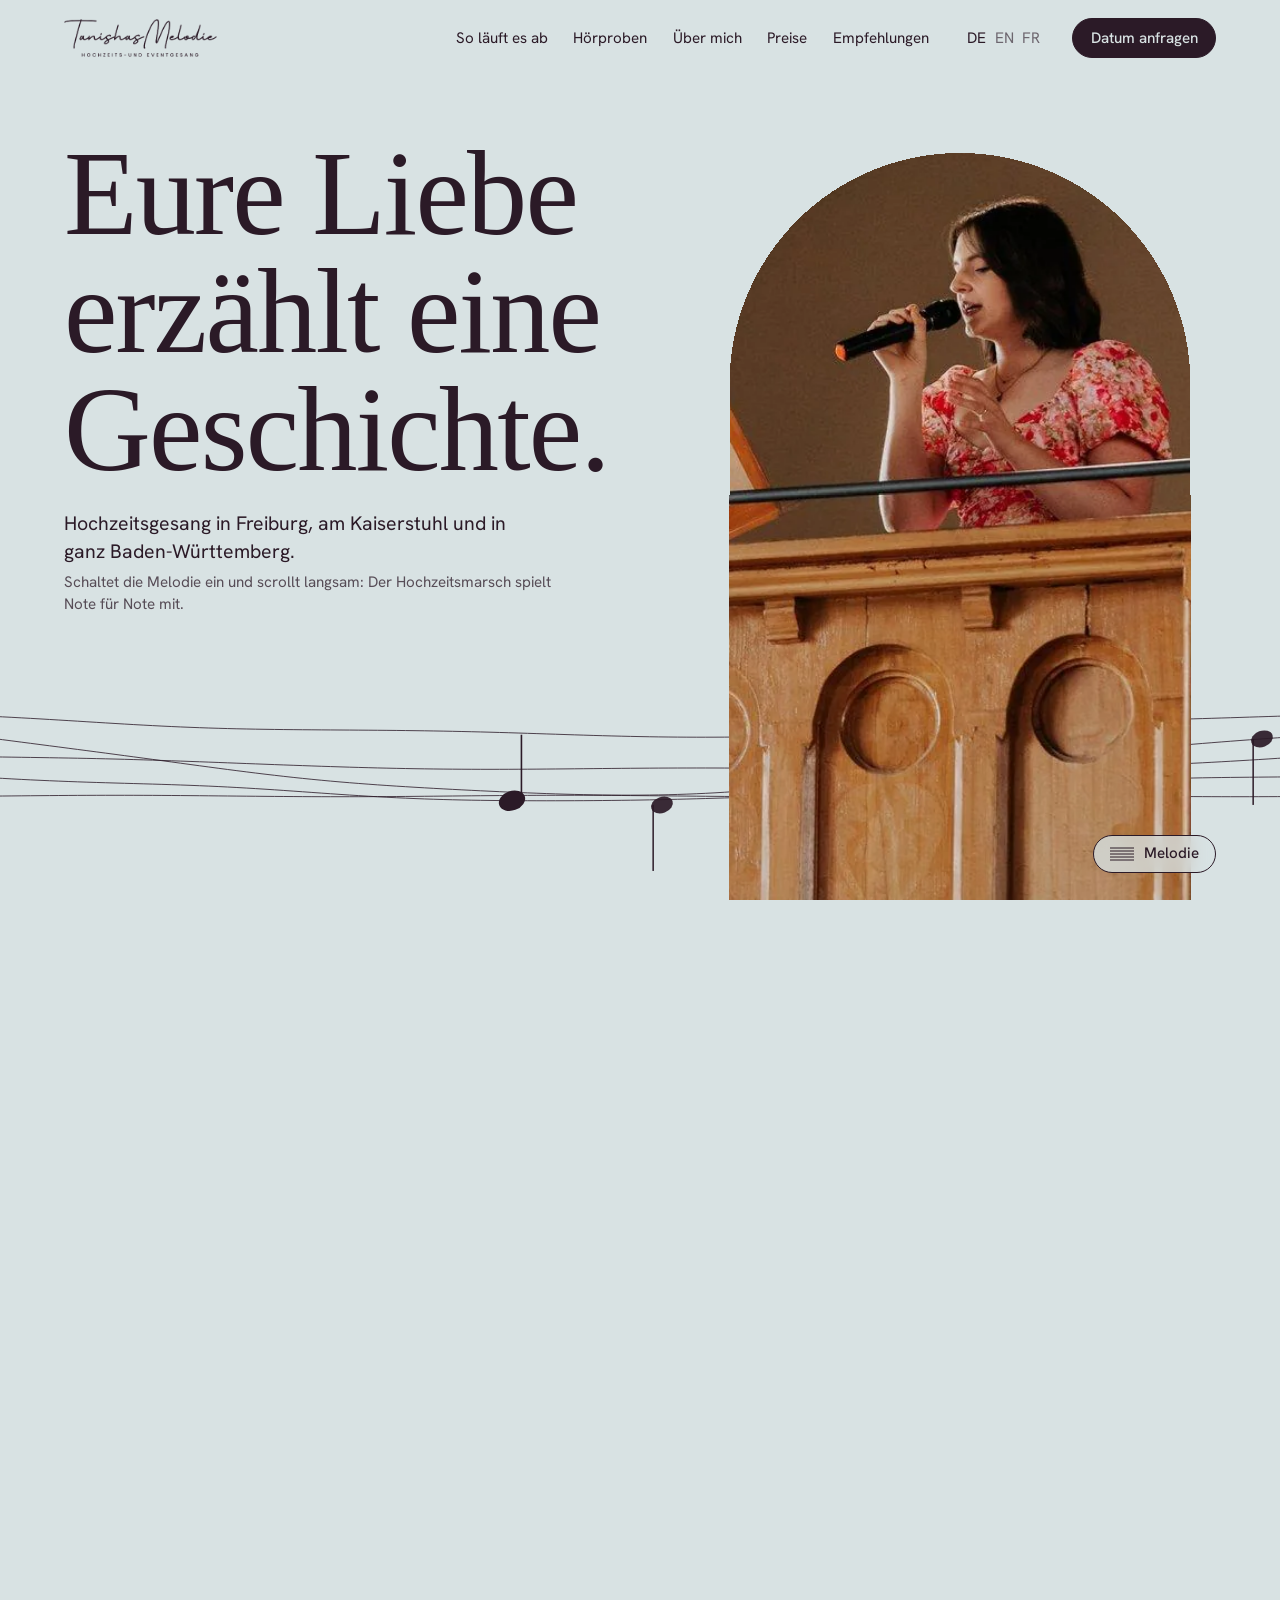
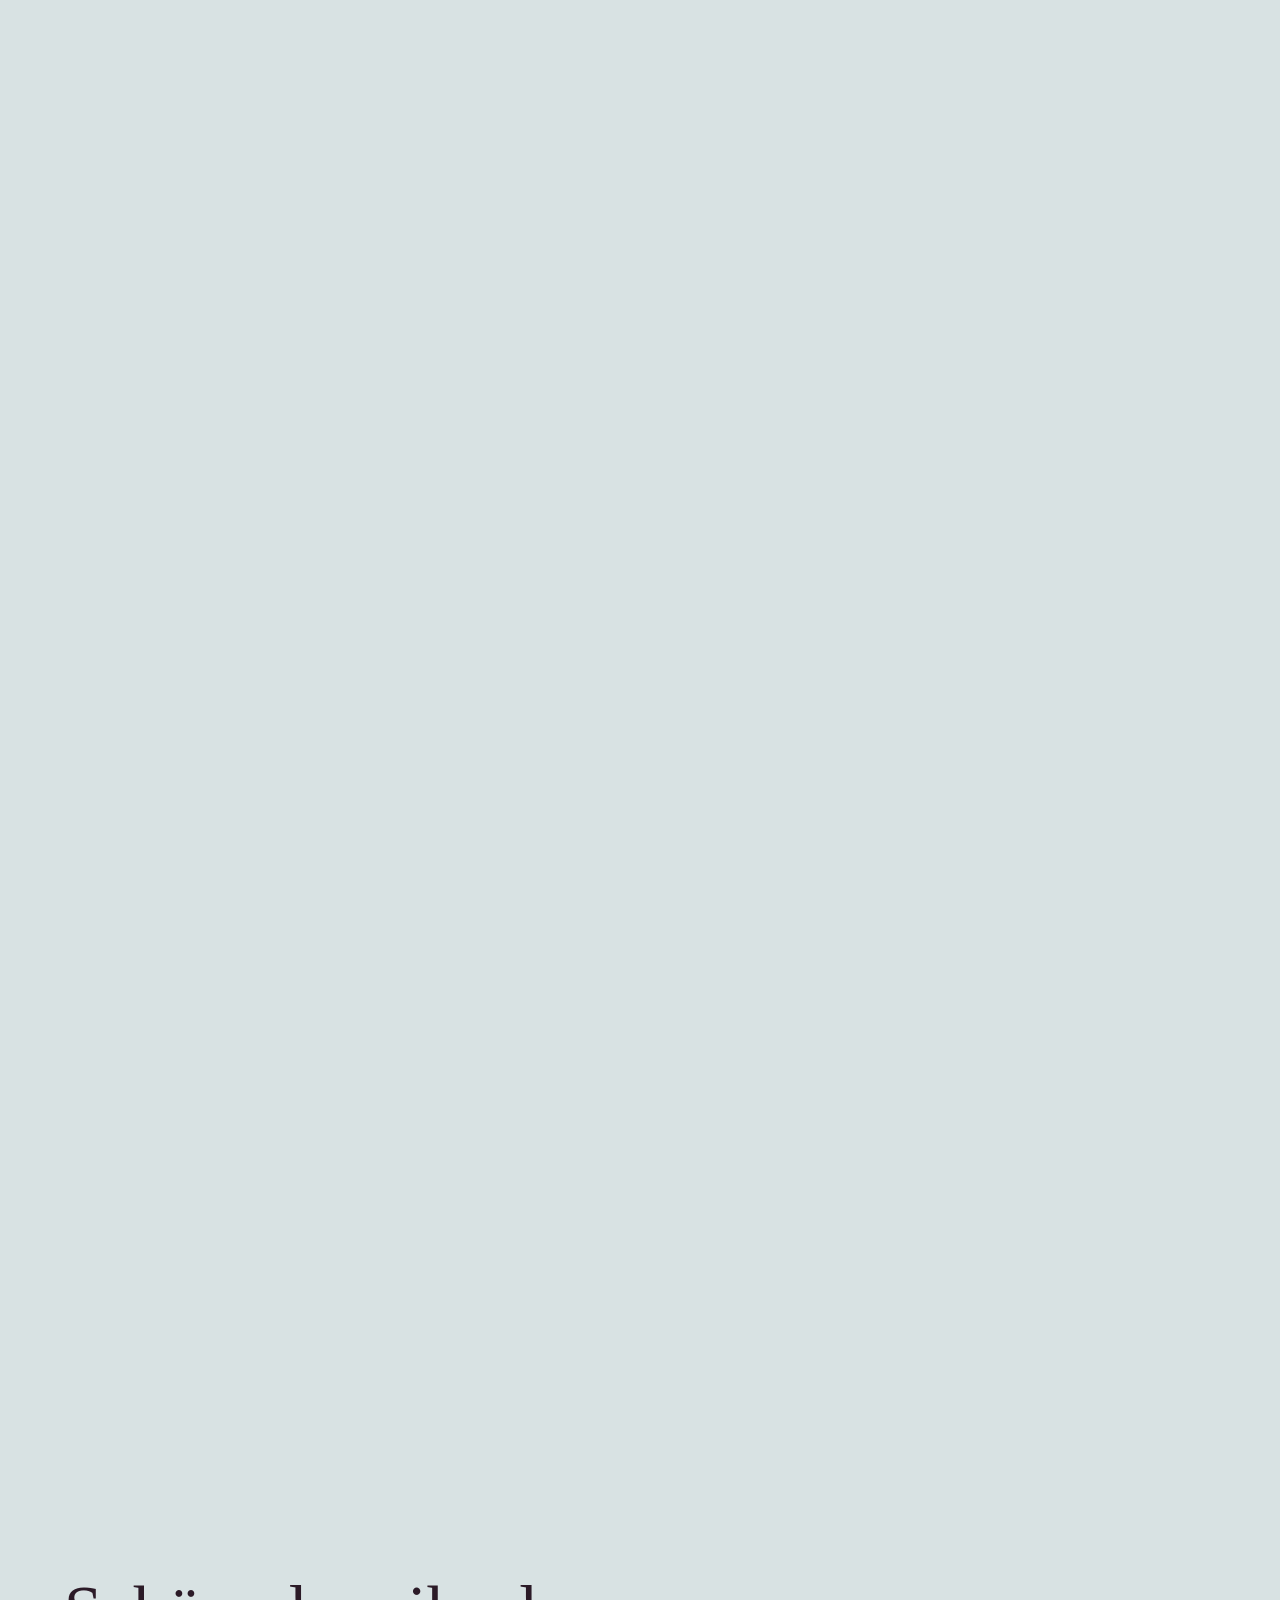
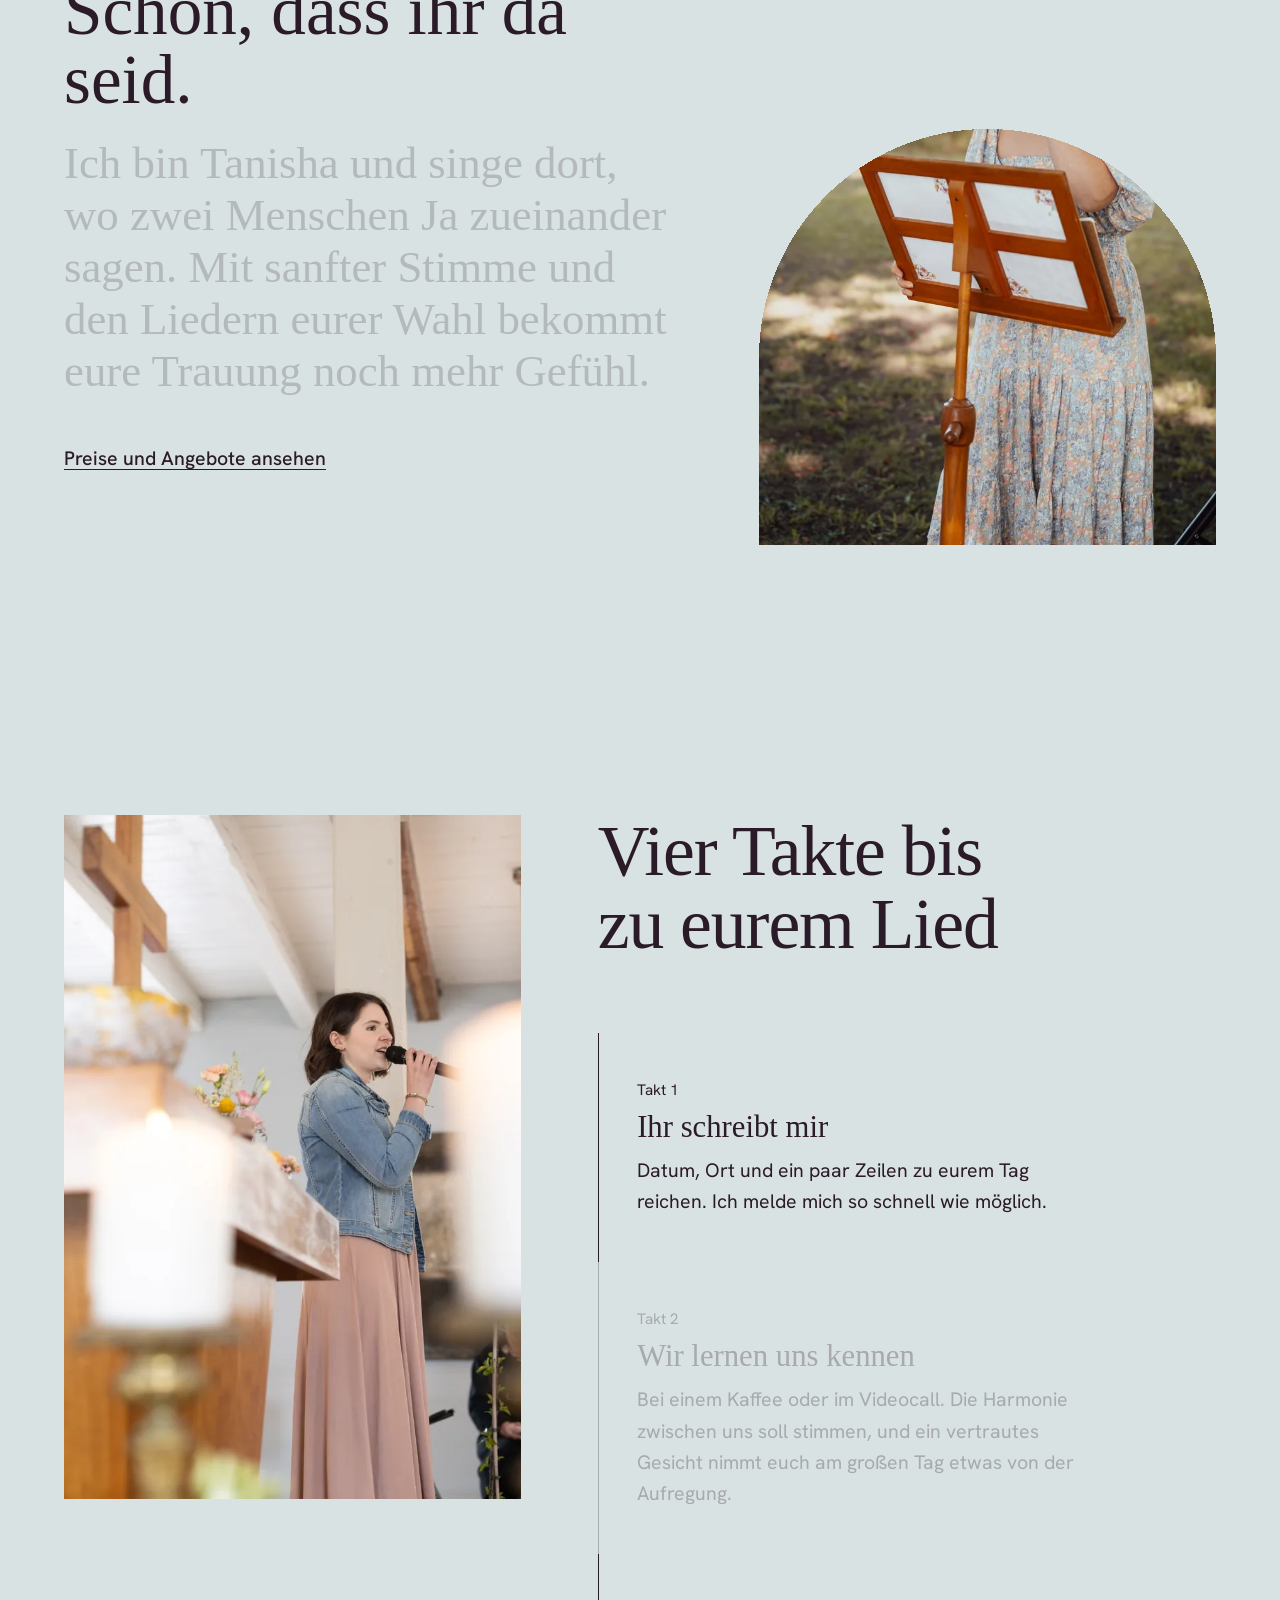
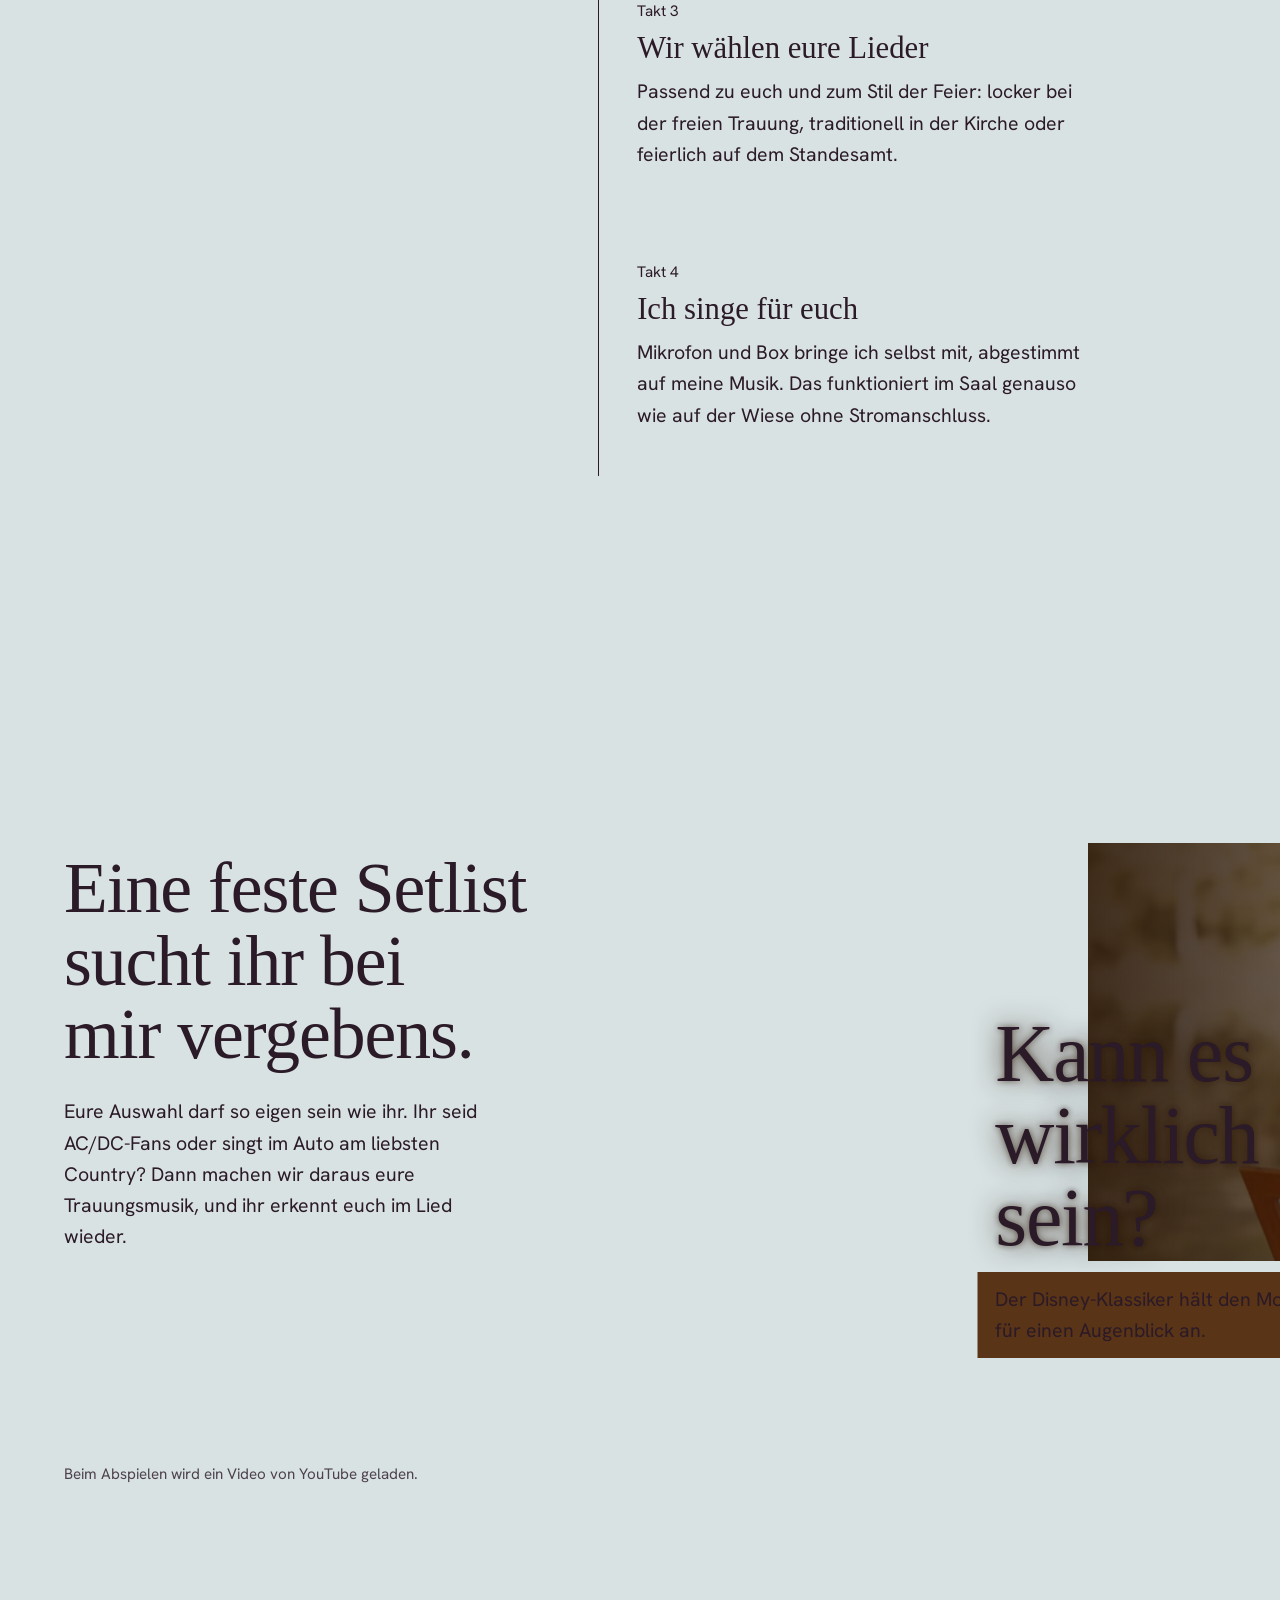
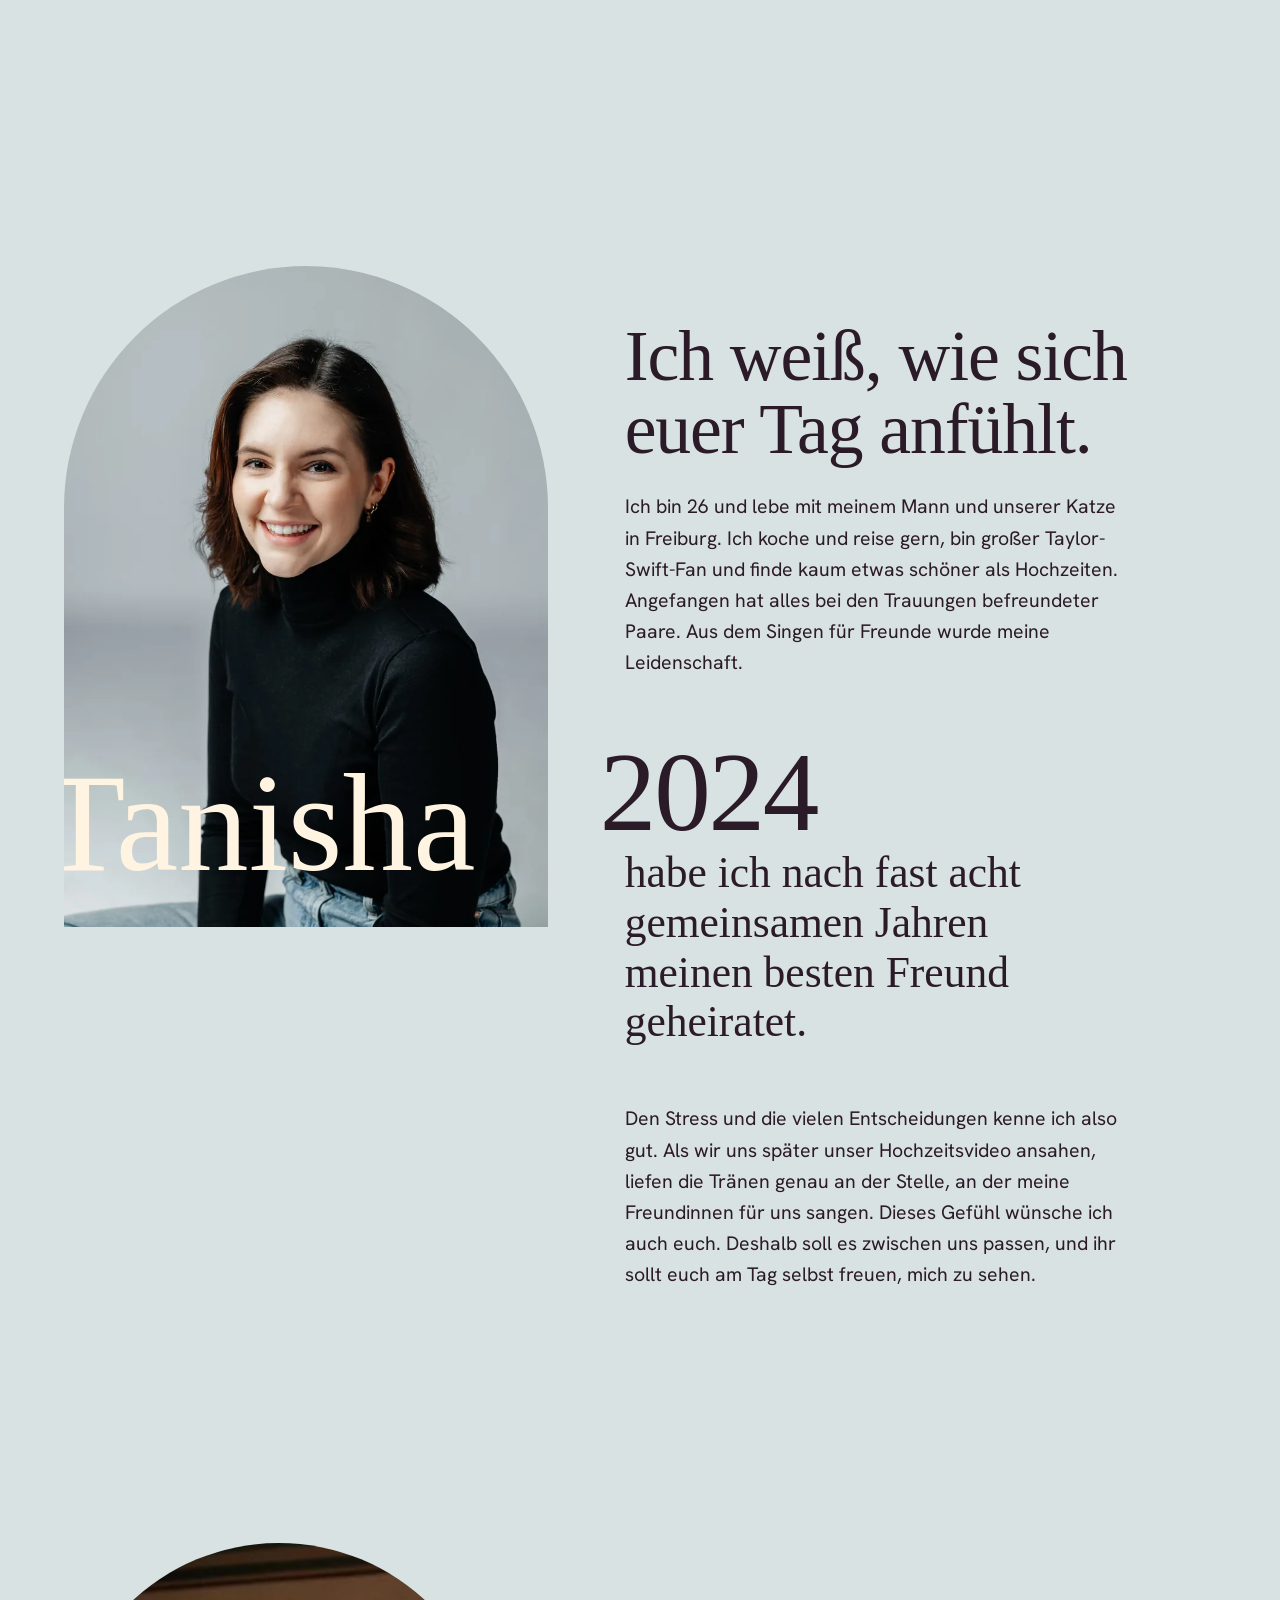
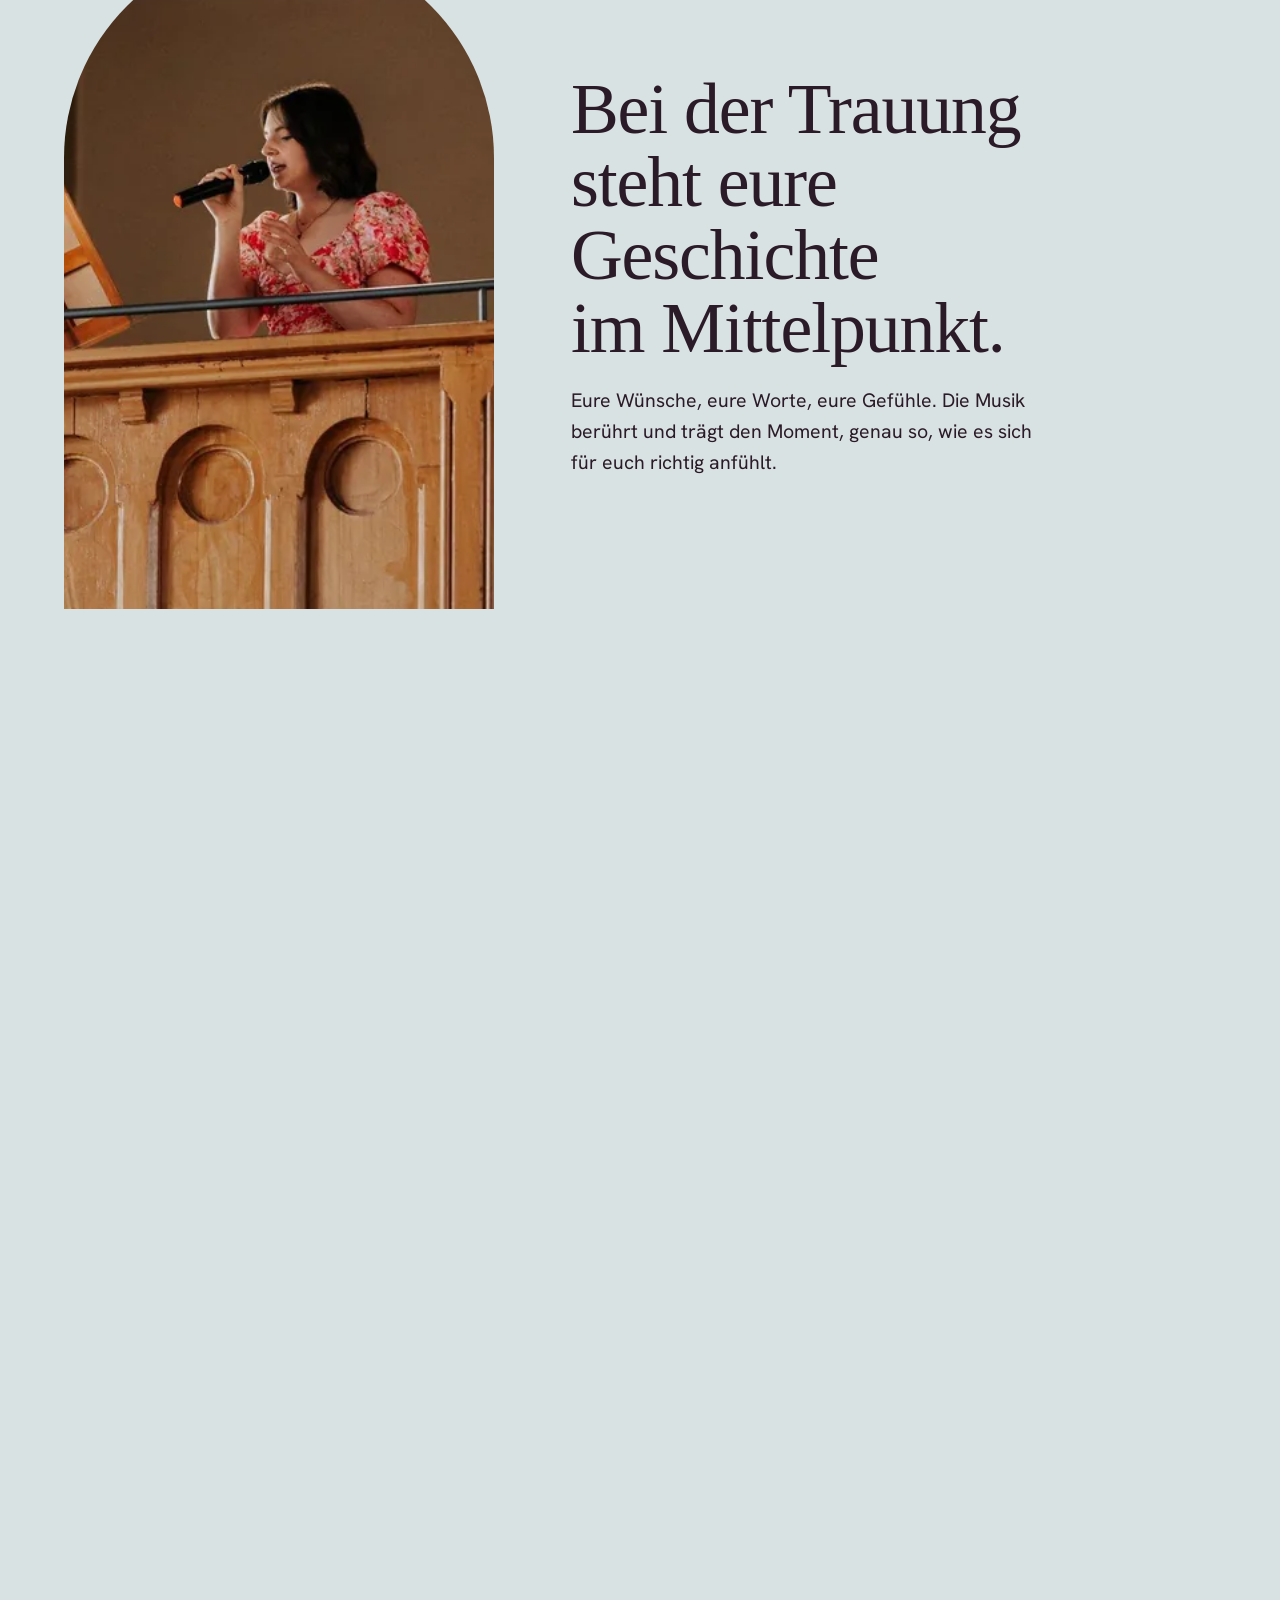
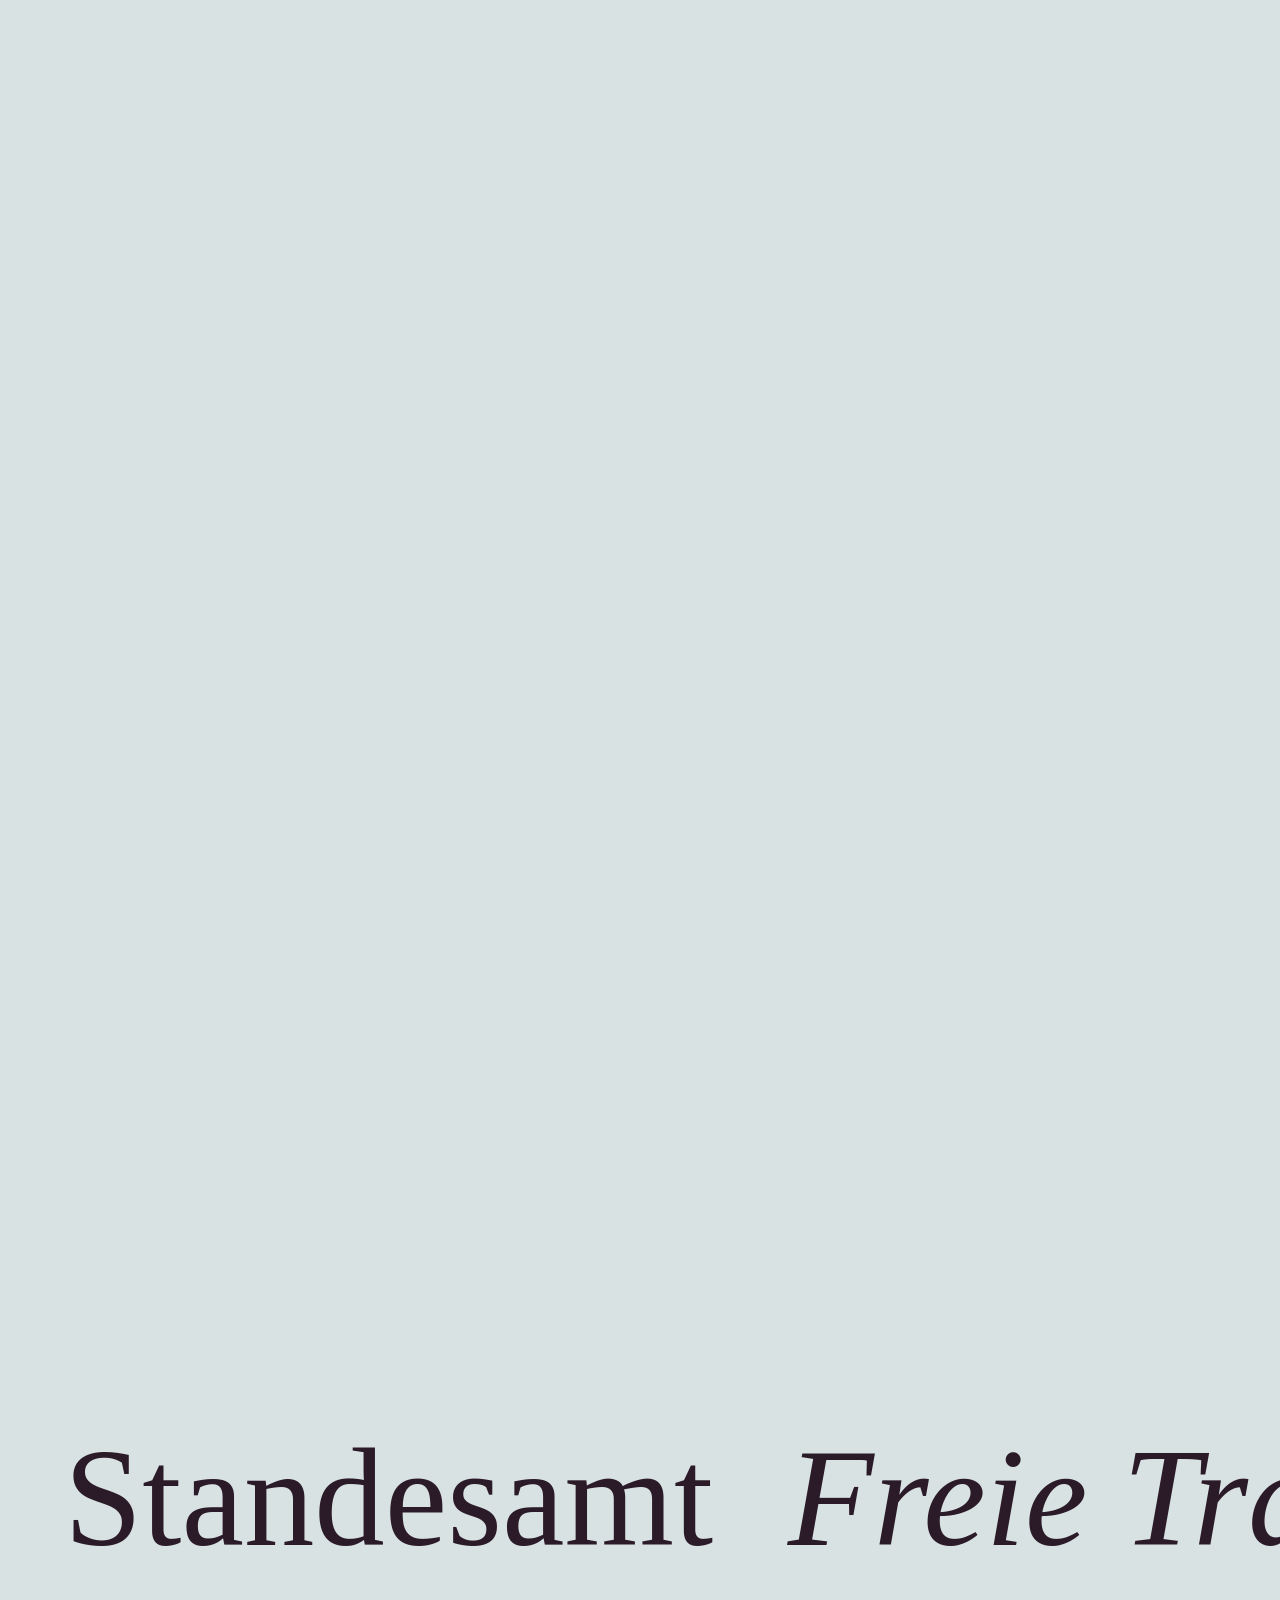
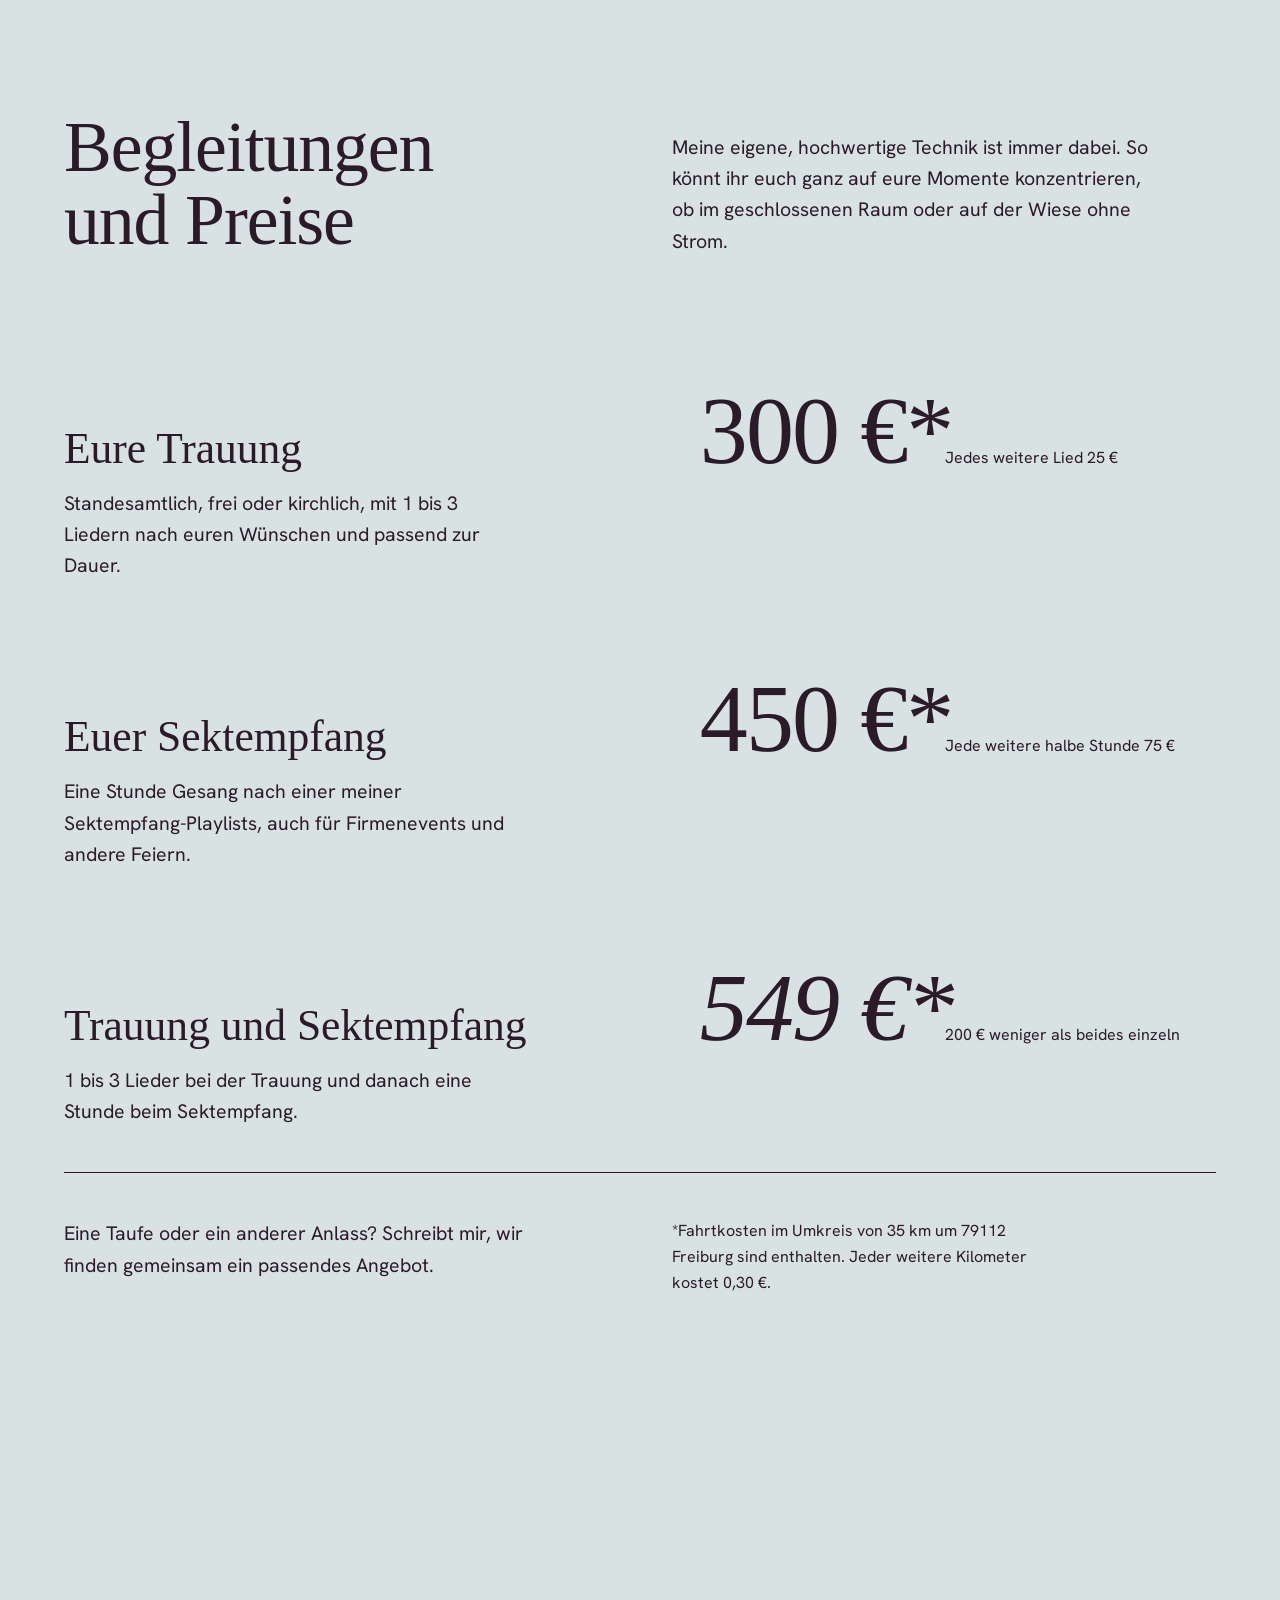
==== commit 6d0c48f6: "feat: add legal pages, 404 page and English and French versions Impressum and Datenschutz now live o" ====
--- a/index.html
+++ b/index.html
@@ -9,6 +9,9 @@
 <meta name="robots" content="noindex">
 <meta name="theme-color" content="#D8E2E3">
 <link rel="icon" href="data:image/svg+xml,%3Csvg xmlns='http://www.w3.org/2000/svg' viewBox='0 0 32 32'%3E%3Cellipse cx='12' cy='24' rx='7' ry='5' fill='%232B1A27' transform='rotate(-20 12 24)'/%3E%3Crect x='17.5' y='4' width='2' height='20' fill='%232B1A27'/%3E%3C/svg%3E">
+<link rel="alternate" hreflang="de" href="https://oeztuerkhamza.github.io/tanishas-melodie/">
+<link rel="alternate" hreflang="en" href="https://oeztuerkhamza.github.io/tanishas-melodie/en/">
+<link rel="alternate" hreflang="fr" href="https://oeztuerkhamza.github.io/tanishas-melodie/fr/">
 <link rel="preload" href="assets/fonts/bodoni-moda-latin-opsz-normal.woff2" as="font" type="font/woff2" crossorigin>
 <link rel="preload" href="assets/fonts/hanken-grotesk-latin-wght-normal.woff2" as="font" type="font/woff2" crossorigin>
 <link rel="preload" href="assets/img/empore-1500.webp" as="image">
@@ -31,6 +34,7 @@
     <a href="#ueber">Über mich</a>
     <a href="#preise">Preise</a>
     <a href="#empfehlungen">Empfehlungen</a>
+    <span class="sprachen" role="group" aria-label="Sprache wählen"><a href="./" hreflang="de" lang="de" aria-label="Deutsch" aria-current="true">DE</a><a href="en/" hreflang="en" lang="en" aria-label="English">EN</a><a href="fr/" hreflang="fr" lang="fr" aria-label="Français">FR</a></span>
   </nav>
   <a class="knopf knopf-klein" href="#anfrage">Datum anfragen</a>
 </header>
@@ -297,7 +301,7 @@
         <label>E-Mail <input type="email" name="email" autocomplete="email" required></label>
         <label>Datum und Ort der Trauung <input name="termin" required></label>
         <label>Ein paar Infos zu eurem besonderen Tag <textarea name="infos" rows="4"></textarea></label>
-        <label class="einwilligung"><input type="checkbox" name="ok" required> <span>Ich bin einverstanden, dass diese Daten zur Kontaktaufnahme gespeichert und verarbeitet werden. Die Einwilligung kann ich jederzeit widerrufen.</span></label>
+        <label class="einwilligung"><input type="checkbox" name="ok" required> <span>Ich bin einverstanden, dass diese Daten zur Kontaktaufnahme gespeichert und verarbeitet werden. Die Einwilligung kann ich jederzeit widerrufen. <a href="datenschutz.html">Mehr zum Datenschutz</a></span></label>
         <button class="knopf" type="submit">Anfrage per E-Mail vorbereiten</button>
         <p class="status" role="status"></p>
       </form>
@@ -307,7 +311,8 @@
 
 <footer class="fuss">
   <p>Tanisha Karle, Tanishas Melodie, Im Mohnacker 12, 79112 Freiburg</p>
-  <p><a href="https://www.tanishasmelodie.de/impressum-and-datenschutz/">Impressum und Datenschutz</a></p>
+  <p class="fuss-links"><a href="impressum.html">Impressum</a> <a href="datenschutz.html">Datenschutz</a></p>
+  <span class="sprachen" role="group" aria-label="Sprache wählen"><a href="./" hreflang="de" lang="de" aria-label="Deutsch" aria-current="true">DE</a><a href="en/" hreflang="en" lang="en" aria-label="English">EN</a><a href="fr/" hreflang="fr" lang="fr" aria-label="Français">FR</a></span>
 </footer>
 
 <script src="assets/vendor/gsap.min.js"></script>
--- a/styles.css
+++ b/styles.css
@@ -290,3 +290,40 @@
   html { scroll-behavior: auto; }
   *, *::before, *::after { animation: none !important; transition: none !important; }
 }
+
+/* Sprachwahl */
+.sprachen { display: inline-flex; gap: .55em; font-size: .95rem; align-items: center; }
+.sprachen a { text-decoration: none; padding: 6px 2px; opacity: .62; }
+.sprachen a:hover, .sprachen a:focus-visible { opacity: 1; }
+.sprachen a[aria-current] { opacity: 1; text-decoration: underline; }
+#navigation .sprachen { margin-left: clamp(4px, 1vw, 14px); }
+.fuss-links { display: flex; gap: 1.4em; }
+
+/* Rechtsseiten */
+.recht .kopf { position: absolute; }
+.recht-inhalt { max-width: 46rem; margin: 0 auto; padding: clamp(110px, 18vh, 170px) var(--rand) var(--abstand); }
+.recht-inhalt h1 { font-size: clamp(3rem, 7vw, 5.5rem); margin: .3em 0 .5em; }
+.recht-inhalt h2 { font-size: clamp(1.5rem, 2.4vw, 2.1rem); line-height: 1.15; margin: 1.7em 0 .5em; }
+.recht-inhalt h3 { font-size: clamp(1.2rem, 1.7vw, 1.45rem); margin: 1.2em 0 .3em; }
+.recht-inhalt p + p { margin-top: .8em; }
+.recht-hinweis { font-size: 1rem; }
+@media (max-width: 900px) {
+  #navigation .sprachen { margin: 10px 0 0; font-family: var(--sans); font-size: 1.05rem; gap: 1em; }
+}
+@media (min-width: 901px) and (max-width: 1120px) {
+  .kopf { gap: 12px; }
+  #navigation { gap: 12px; font-size: .875rem; }
+  .sprachen { font-size: .875rem; }
+  .knopf-klein { font-size: .875rem; padding: .65em .95em; }
+}
+@media (min-width: 901px) {
+  html[lang="fr"] h1 { font-size: clamp(3.1rem, 8.5vw, 9.25rem); }
+}
+@media (min-width: 901px) and (max-width: 980px) {
+  #navigation { gap: 9px; font-size: .8125rem; }
+  .sprachen { font-size: .8125rem; gap: .4em; }
+  .knopf-klein { font-size: .8125rem; }
+}
+@media (max-width: 360px) {
+  .knopf-klein { display: none; }
+}
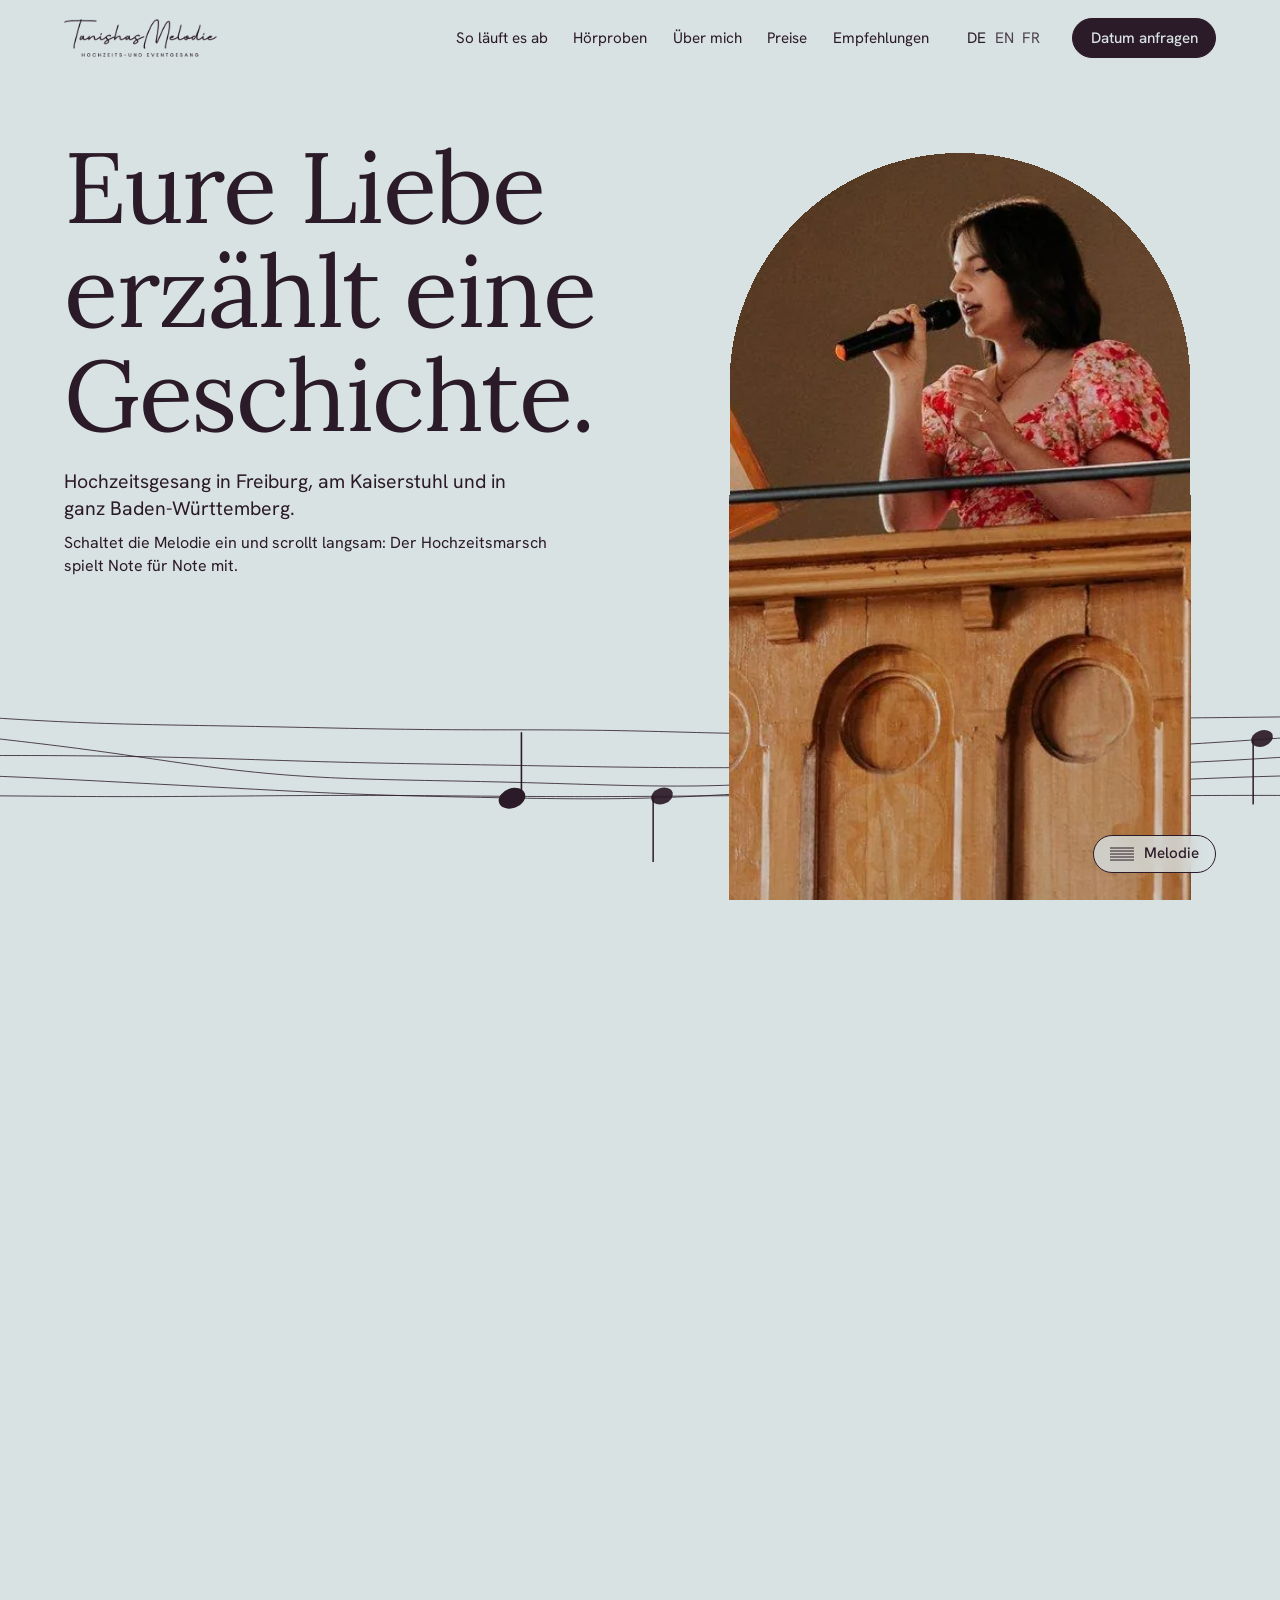
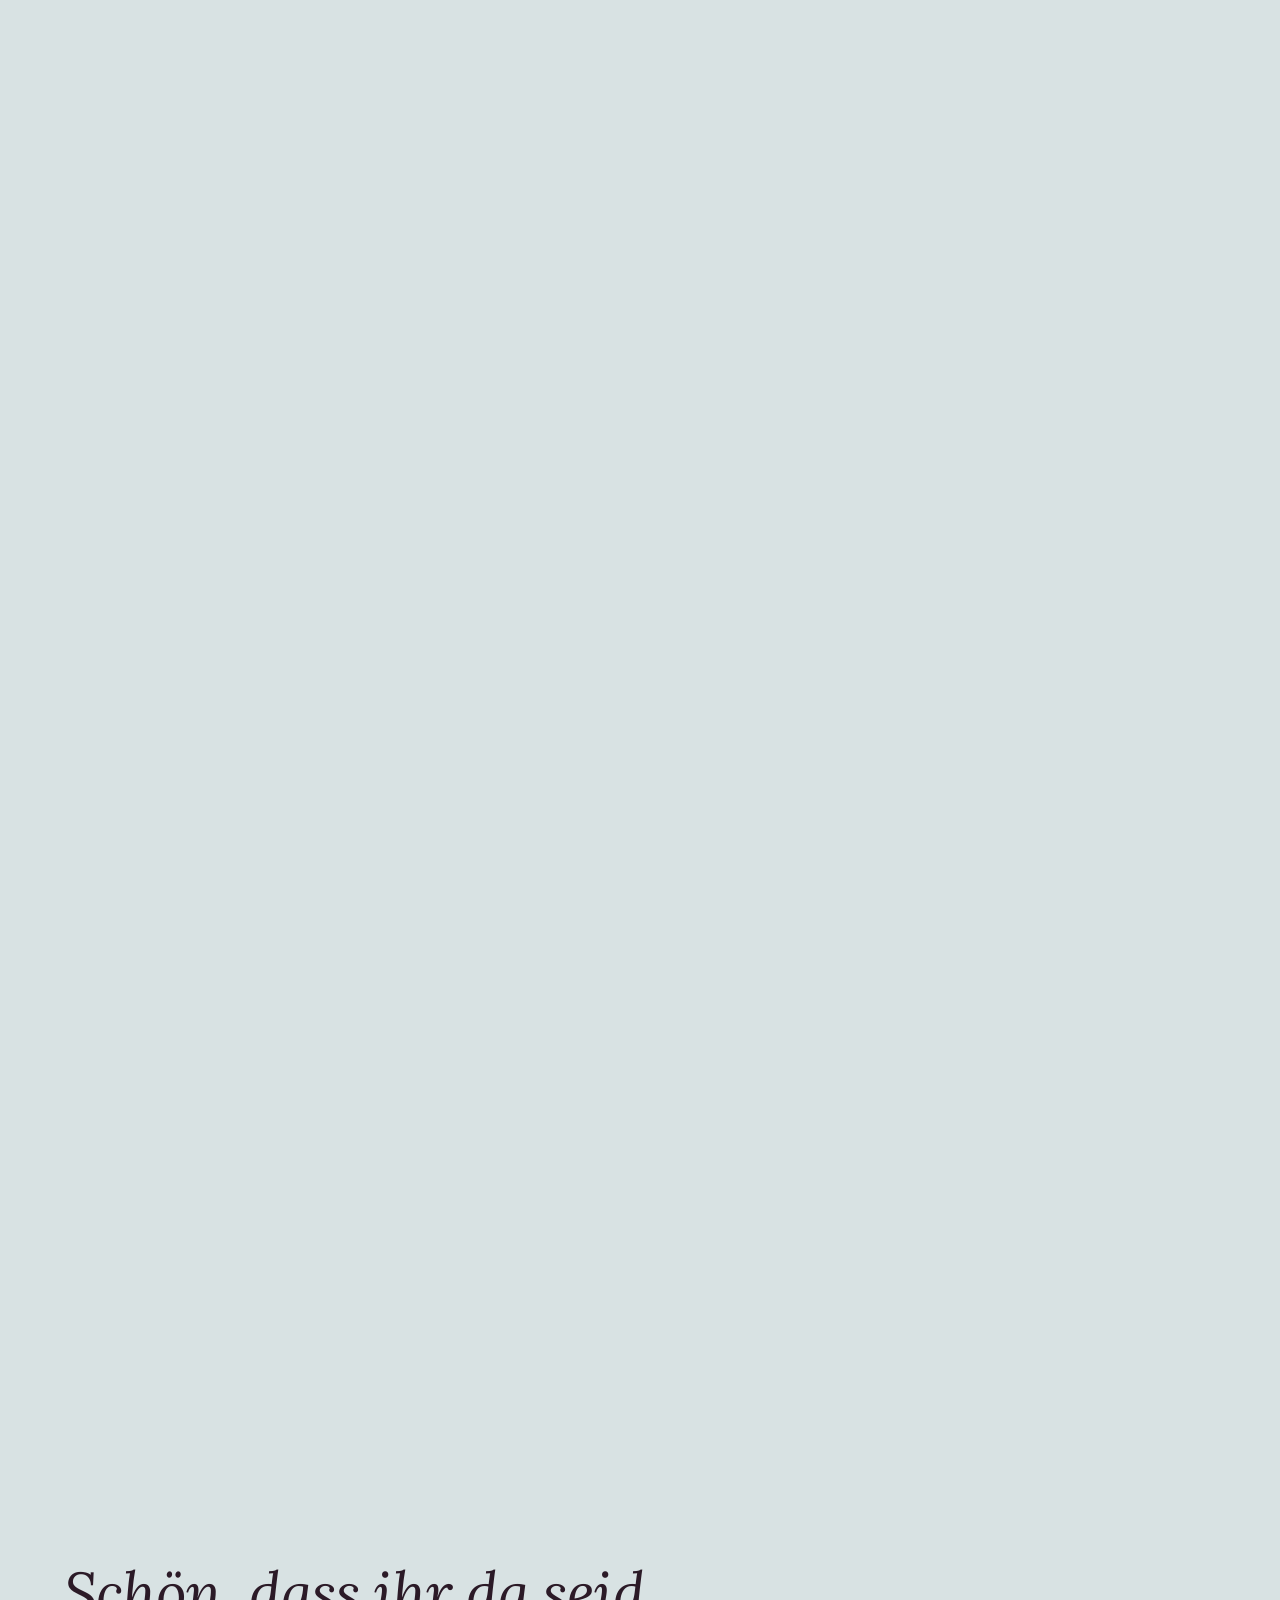
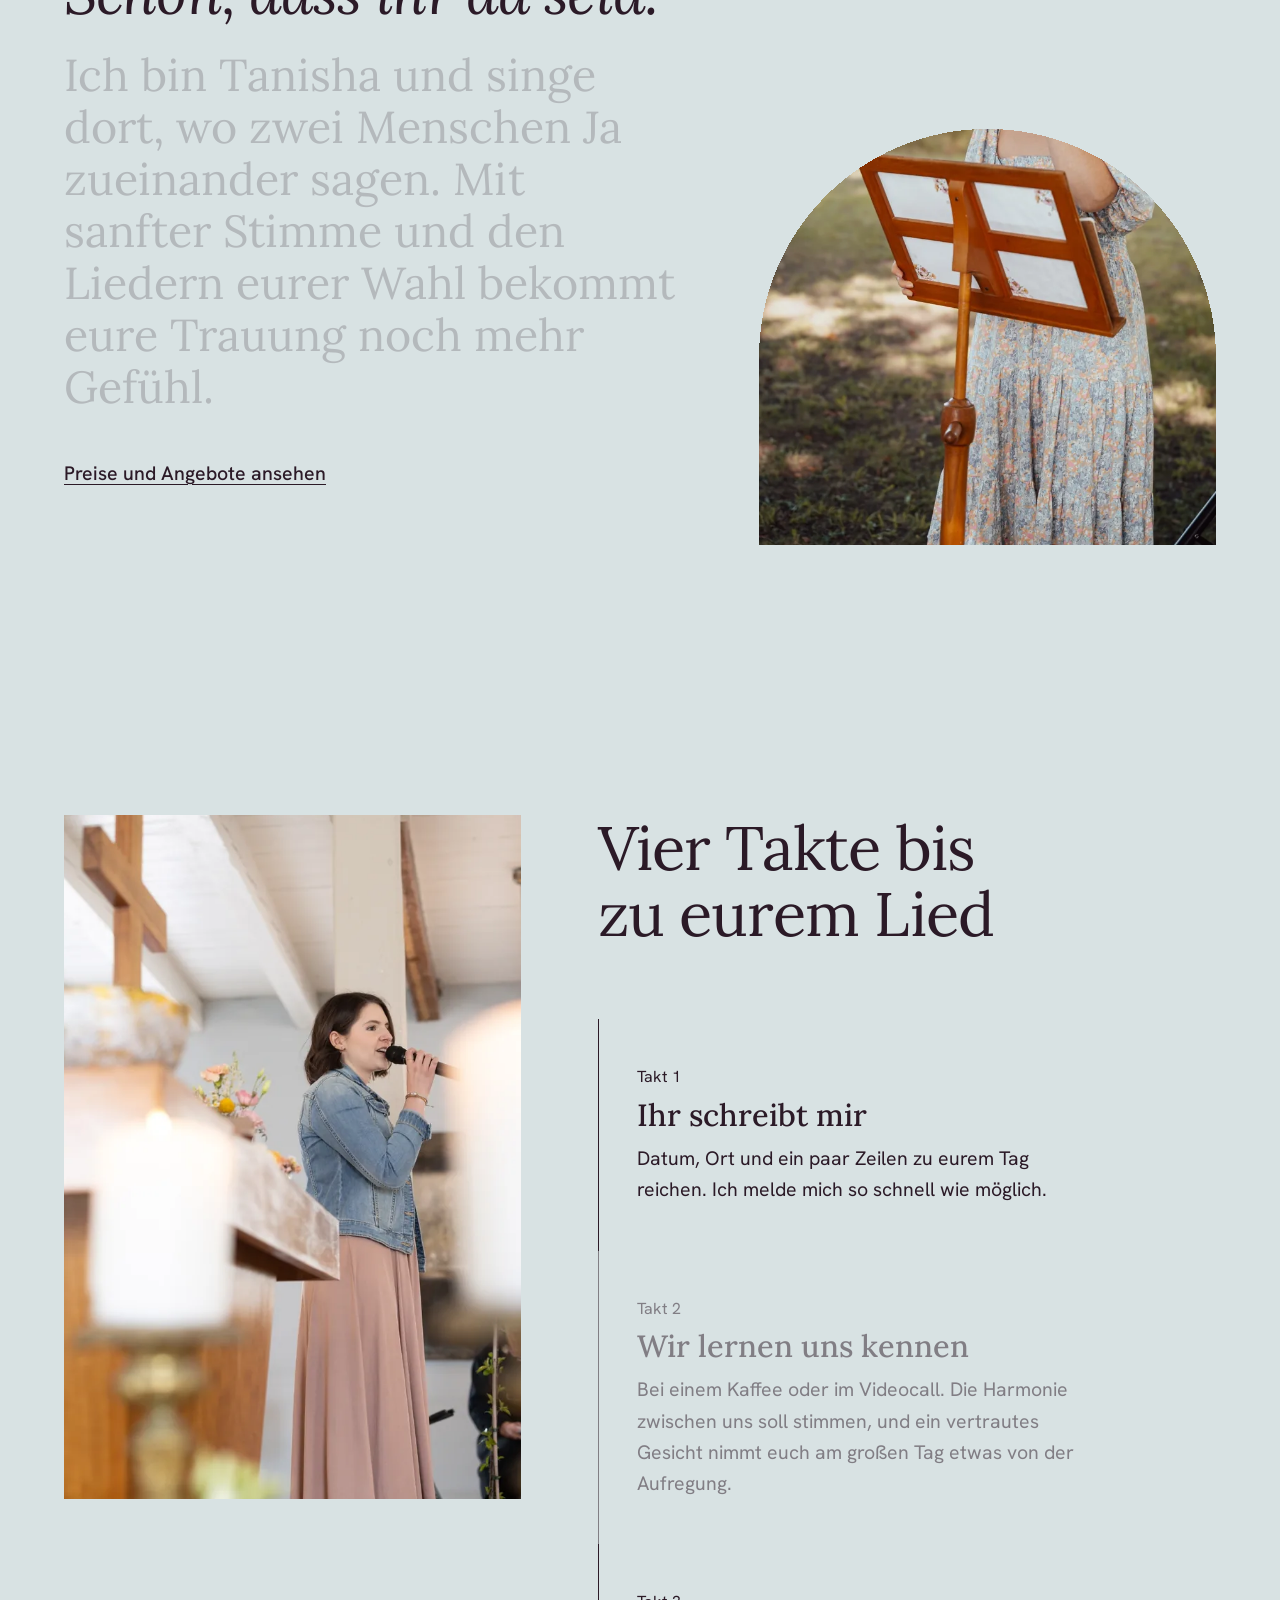
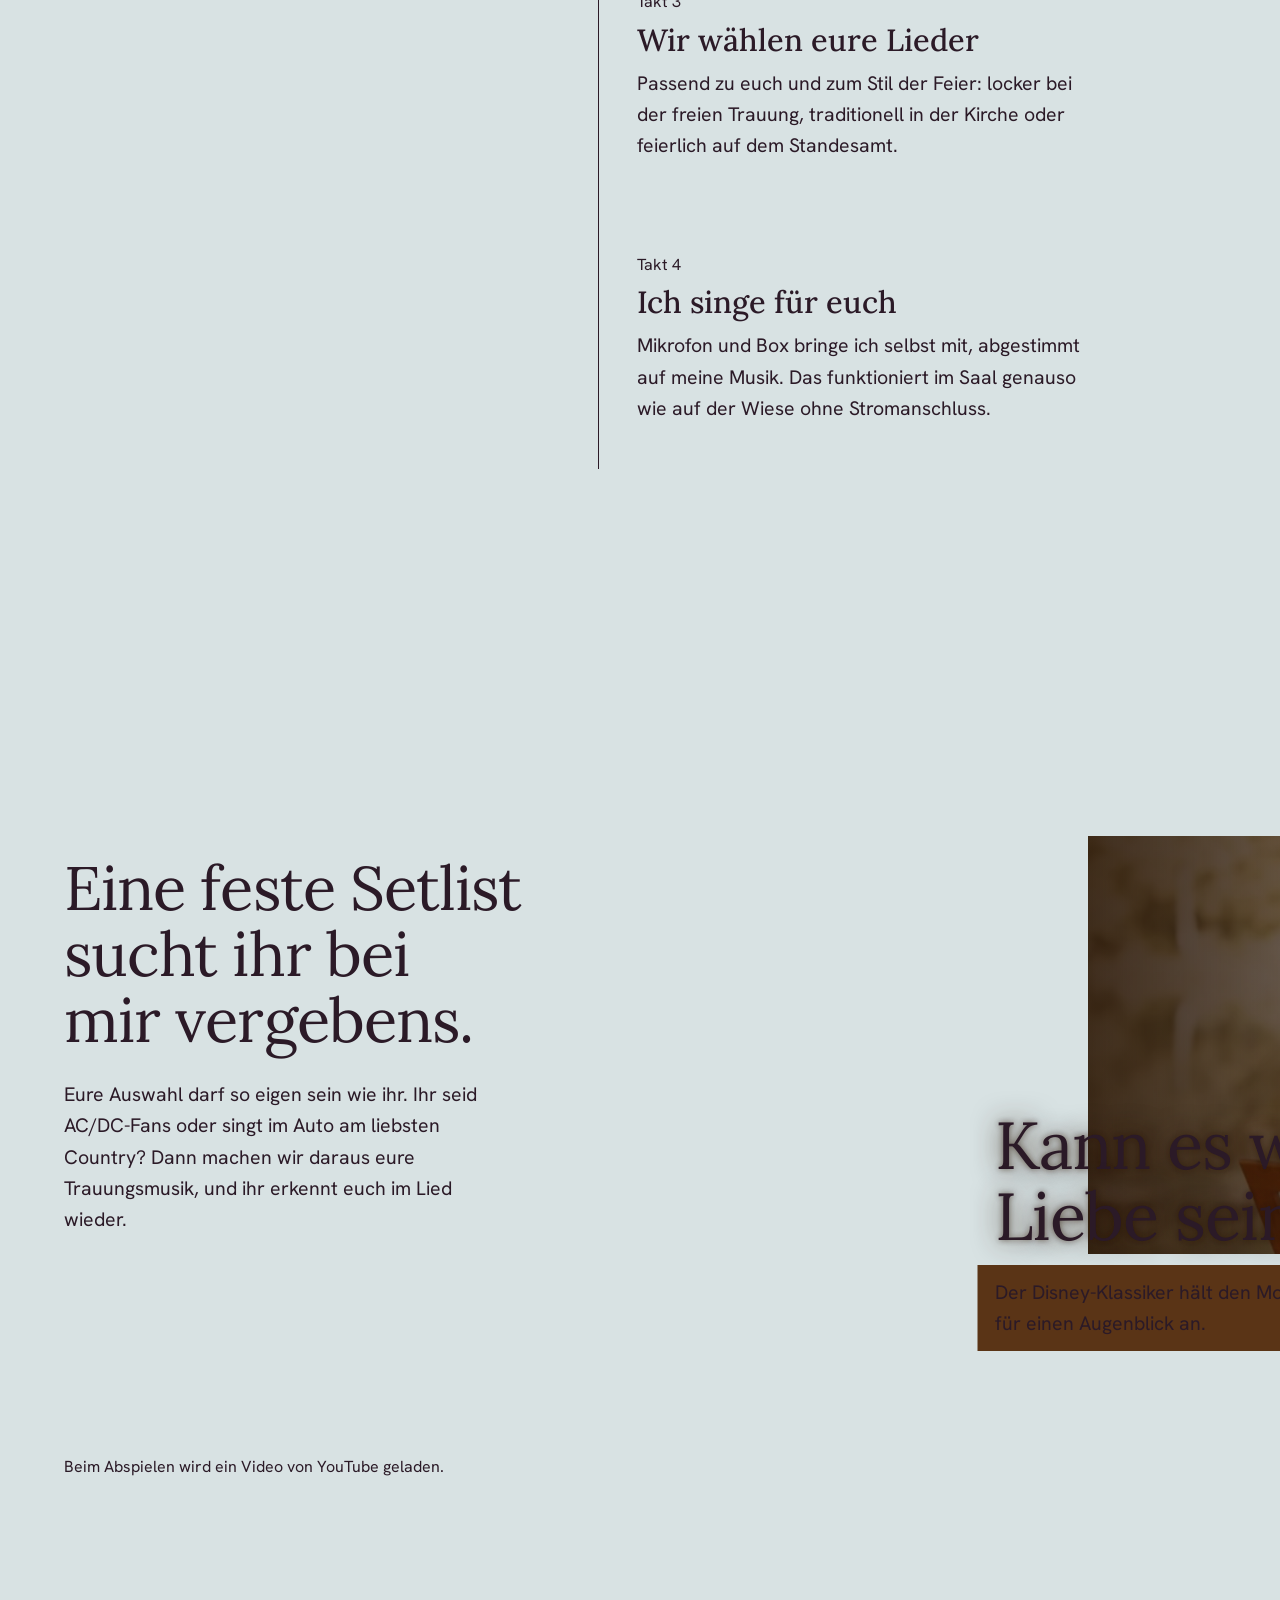
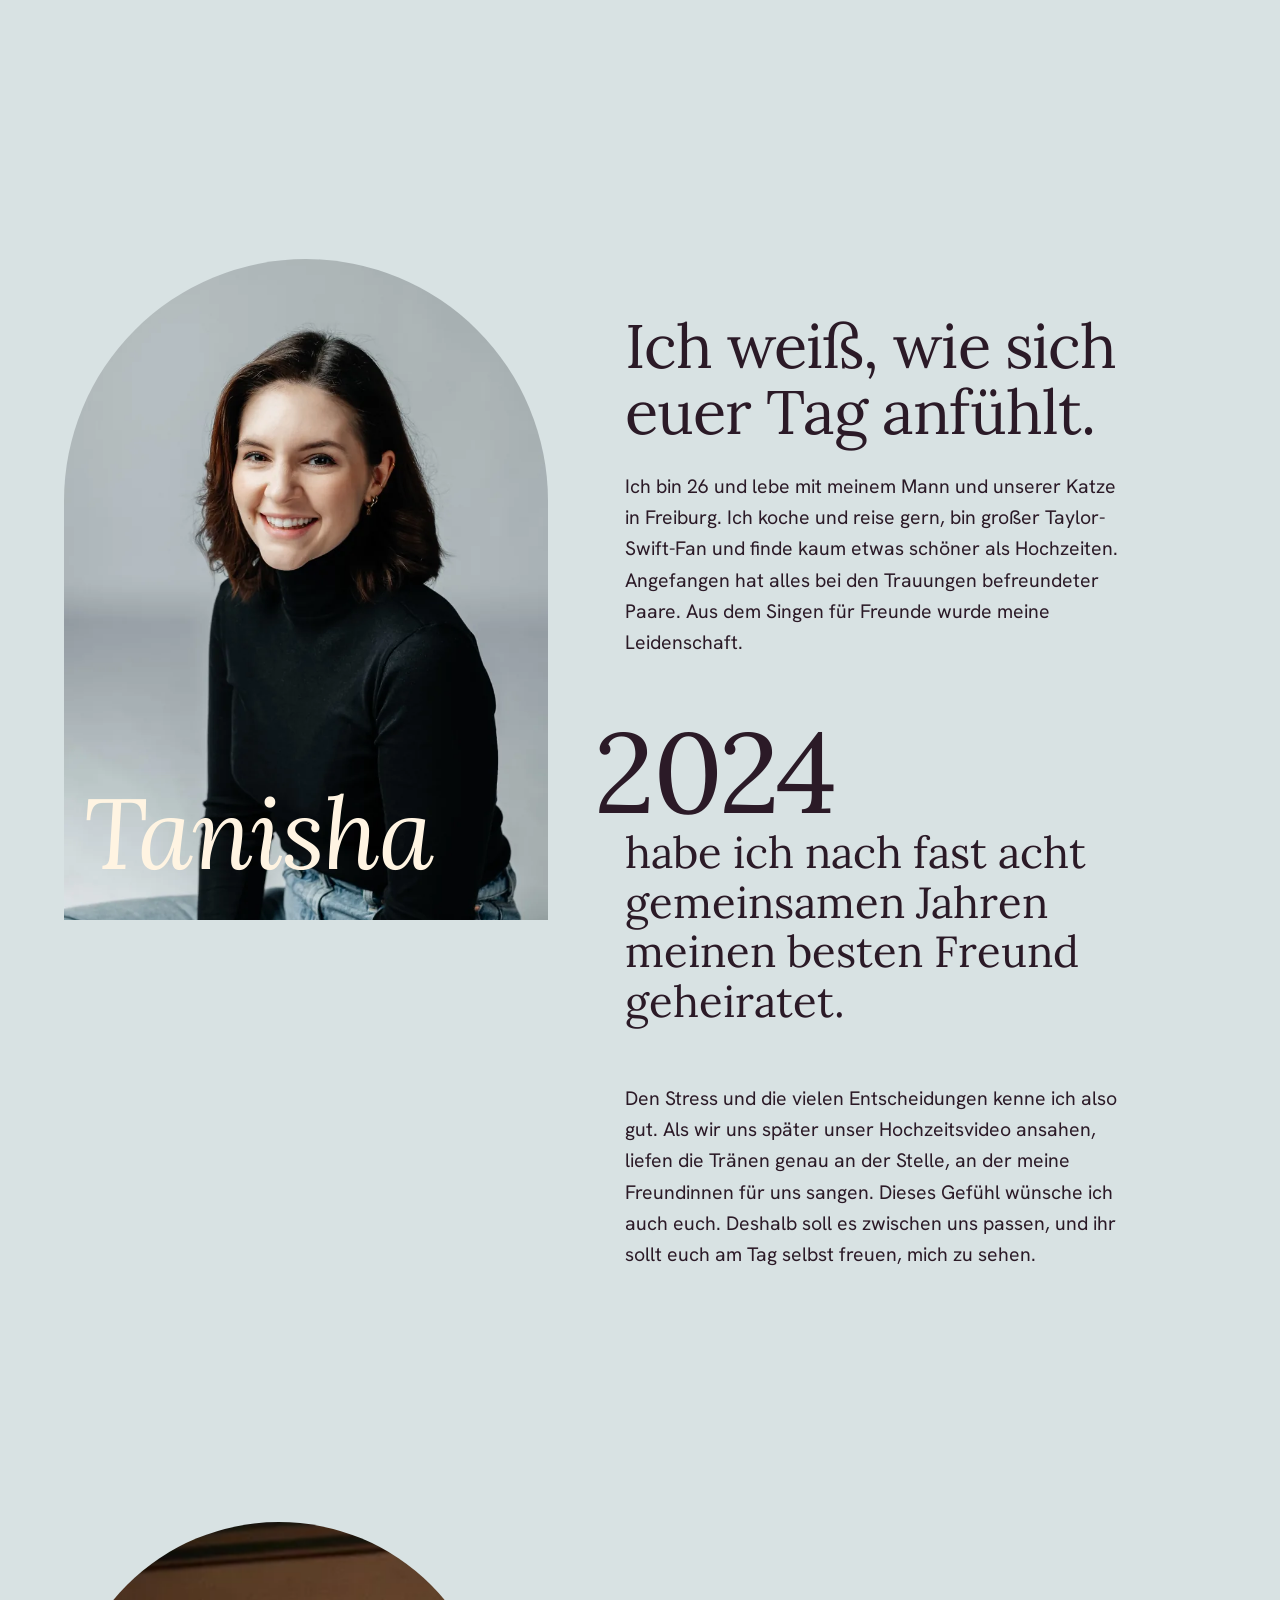
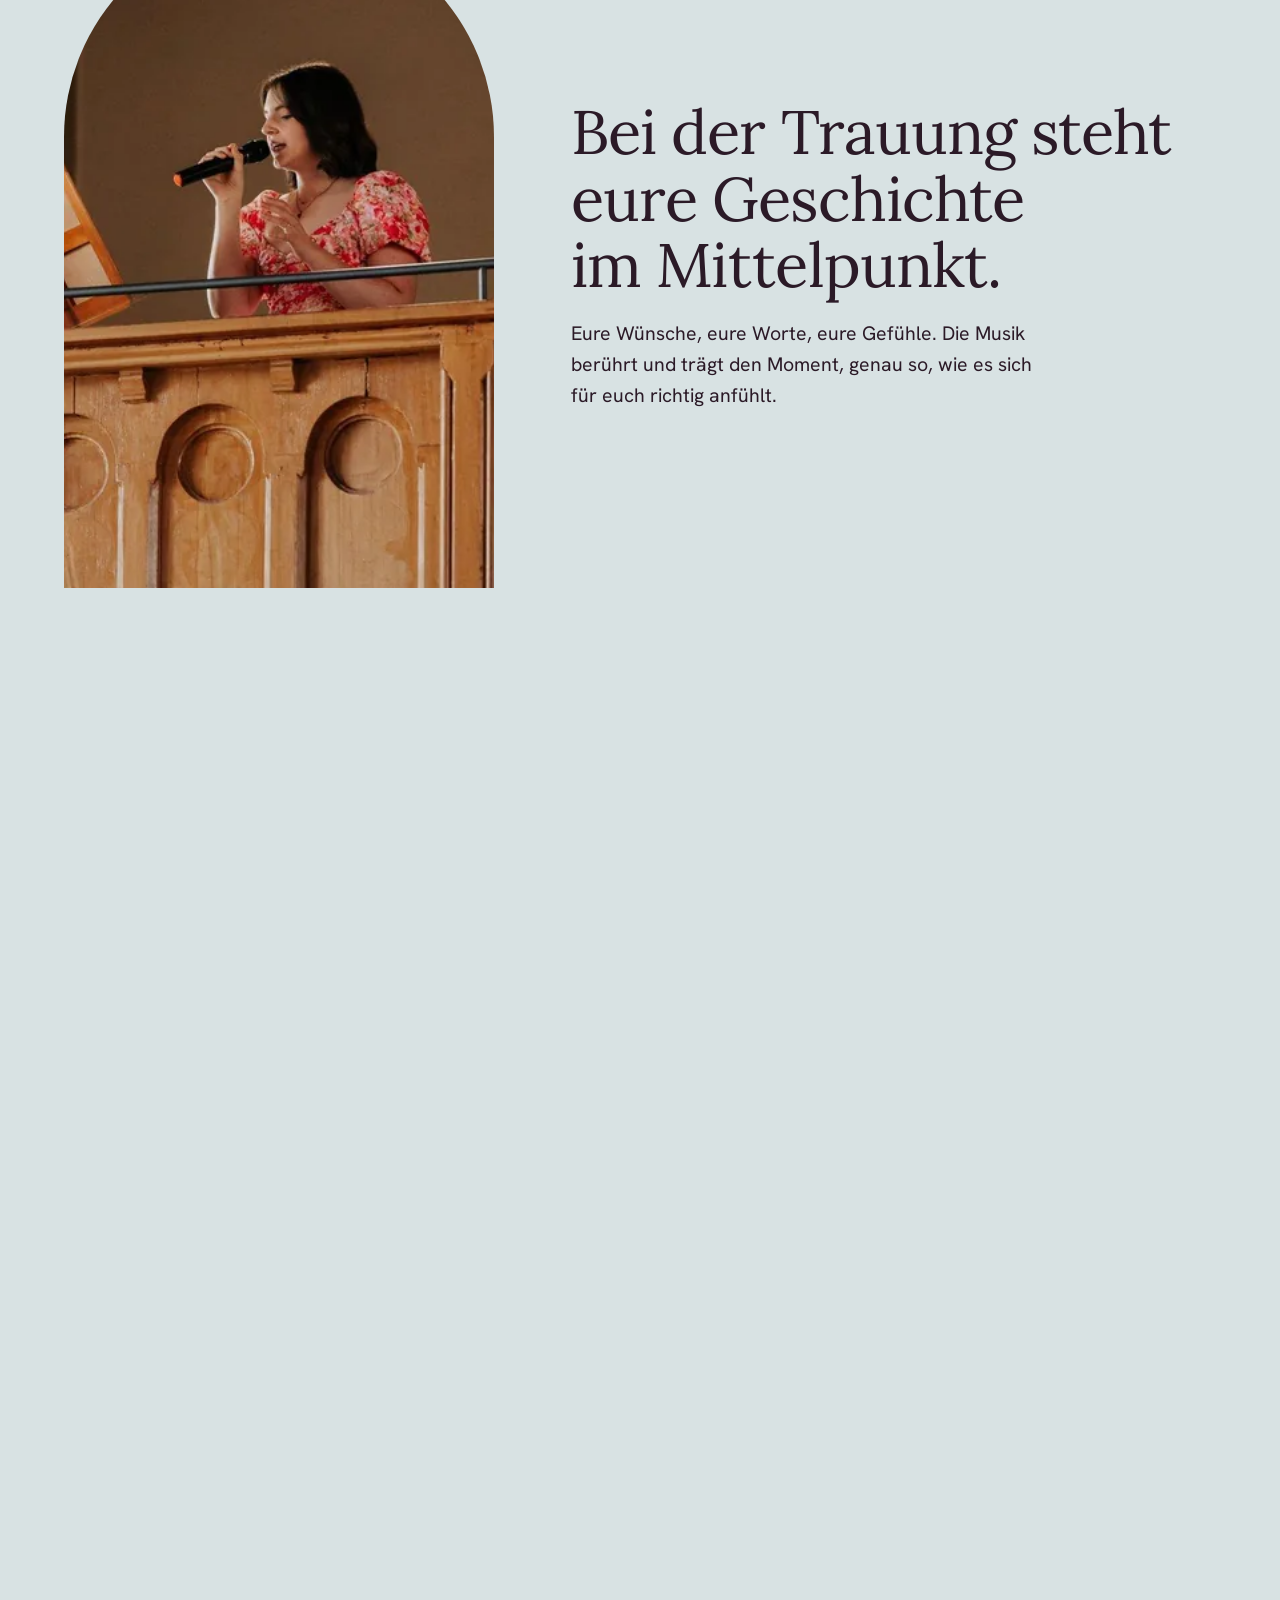
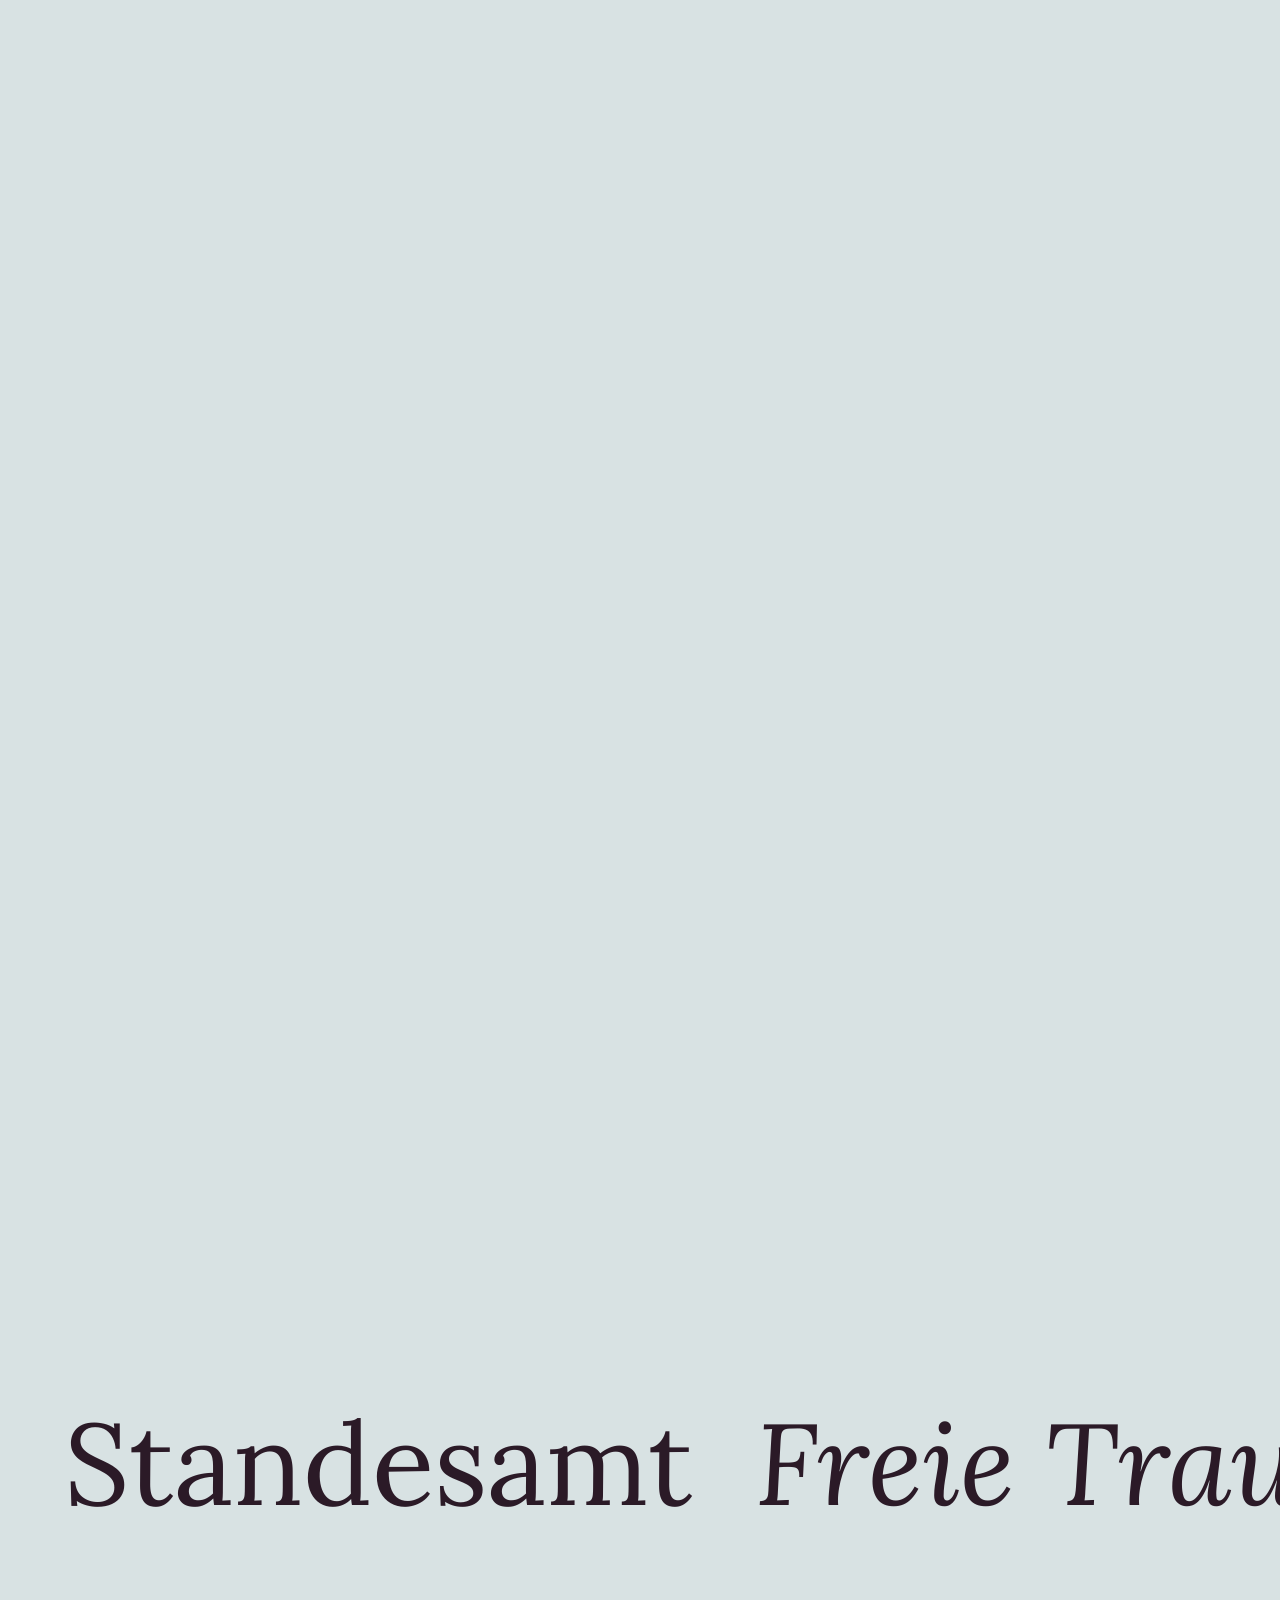
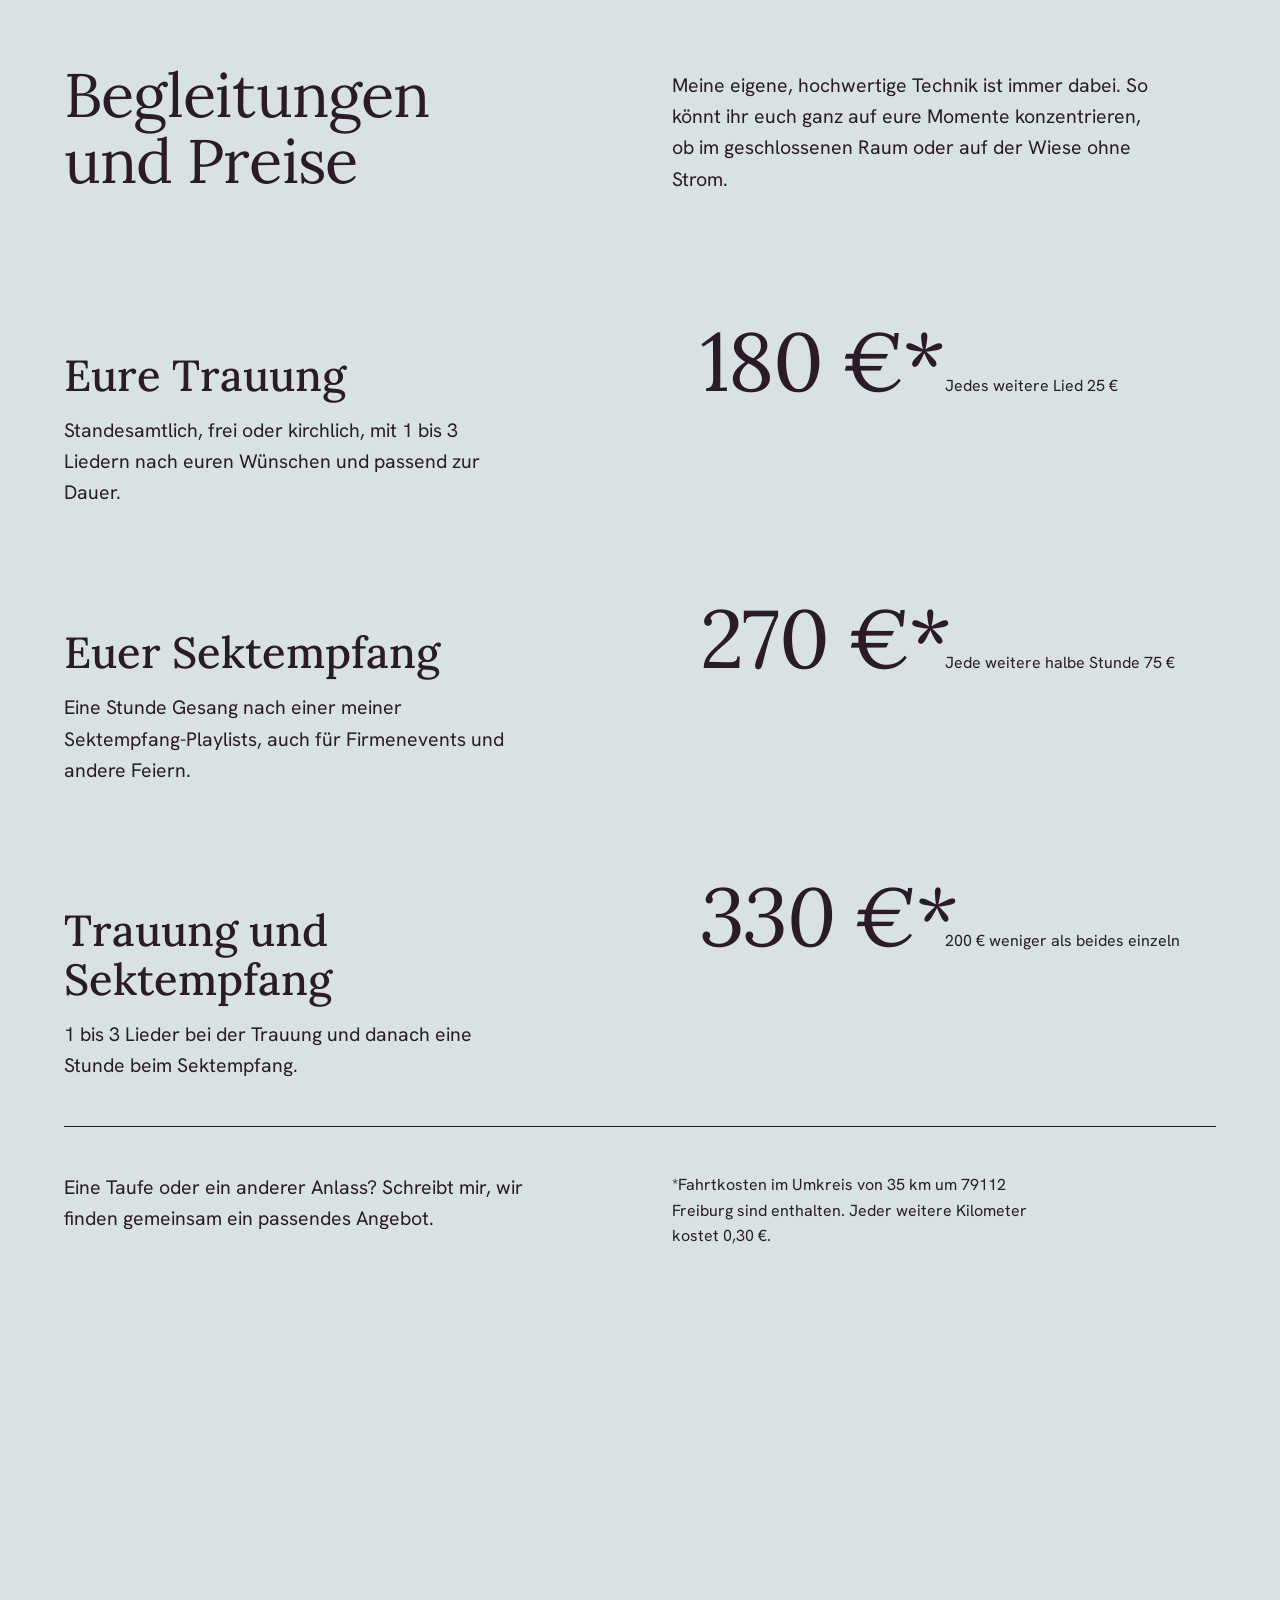
==== commit f3595bc0: "style: switch display type to Lora for better readability Replaces Bodoni Moda and Ms Madi, and rais" ====
--- a/index.html
+++ b/index.html
@@ -12,7 +12,7 @@
 <link rel="alternate" hreflang="de" href="https://oeztuerkhamza.github.io/tanishas-melodie/">
 <link rel="alternate" hreflang="en" href="https://oeztuerkhamza.github.io/tanishas-melodie/en/">
 <link rel="alternate" hreflang="fr" href="https://oeztuerkhamza.github.io/tanishas-melodie/fr/">
-<link rel="preload" href="assets/fonts/bodoni-moda-latin-opsz-normal.woff2" as="font" type="font/woff2" crossorigin>
+<link rel="preload" href="assets/fonts/lora-latin-wght-normal.woff2" as="font" type="font/woff2" crossorigin>
 <link rel="preload" href="assets/fonts/hanken-grotesk-latin-wght-normal.woff2" as="font" type="font/woff2" crossorigin>
 <link rel="preload" href="assets/img/empore-1500.webp" as="image">
 <link rel="stylesheet" href="styles.css">
--- a/styles.css
+++ b/styles.css
@@ -1,7 +1,6 @@
-@font-face { font-family: "Bodoni Moda"; src: url(assets/fonts/bodoni-moda-latin-opsz-normal.woff2) format("woff2"); font-weight: 400 900; font-style: normal; font-display: swap; }
-@font-face { font-family: "Bodoni Moda"; src: url(assets/fonts/bodoni-moda-latin-opsz-italic.woff2) format("woff2"); font-weight: 400 900; font-style: italic; font-display: swap; }
+@font-face { font-family: "Lora"; src: url(assets/fonts/lora-latin-wght-normal.woff2) format("woff2"); font-weight: 400 700; font-style: normal; font-display: swap; }
+@font-face { font-family: "Lora"; src: url(assets/fonts/lora-latin-wght-italic.woff2) format("woff2"); font-weight: 400 700; font-style: italic; font-display: swap; }
 @font-face { font-family: "Hanken Grotesk"; src: url(assets/fonts/hanken-grotesk-latin-wght-normal.woff2) format("woff2"); font-weight: 100 900; font-display: swap; }
-@font-face { font-family: "Ms Madi"; src: url(assets/fonts/ms-madi-latin-400-normal.woff2) format("woff2"); font-display: swap; }
 
 :root {
   --bg: #D8E2E3;
@@ -11,9 +10,8 @@
   --aprikose: #F49A67;
   --rand: clamp(20px, 5vw, 88px);
   --abstand: clamp(90px, 15vh, 190px);
-  --serif: "Bodoni Moda", "Didot", Georgia, serif;
+  --serif: "Lora", Georgia, serif;
   --sans: "Hanken Grotesk", system-ui, sans-serif;
-  --hand: "Ms Madi", "Segoe Script", cursive;
 }
 
 *, *::before, *::after { box-sizing: border-box; }
@@ -33,10 +31,10 @@
 a { color: inherit; text-underline-offset: 0.2em; text-decoration-thickness: 1px; }
 :focus-visible { outline: 2px solid currentColor; outline-offset: 3px; border-radius: 2px; }
 
-h1, h2 { font-family: var(--serif); font-weight: 400; line-height: 1.02; letter-spacing: -0.015em; text-wrap: balance; }
-h2 { font-size: clamp(2.5rem, 5.6vw, 5.75rem); }
+h1, h2 { font-family: var(--serif); font-weight: 400; line-height: 1.08; letter-spacing: -0.015em; text-wrap: balance; }
+h2 { font-size: clamp(2.25rem, 4.8vw, 5rem); }
 h3 { font-family: var(--serif); font-weight: 500; font-size: clamp(1.5rem, 2.4vw, 2.25rem); line-height: 1.12; }
-.schrift { font-family: var(--hand); font-size: clamp(3.25rem, 7vw, 7rem); line-height: 1; }
+.schrift { font-family: var(--serif); font-style: italic; font-size: clamp(2.75rem, 5.6vw, 5.75rem); line-height: 1.08; letter-spacing: -0.015em; }
 
 .skip { position: fixed; left: 12px; top: -60px; z-index: 50; background: var(--pflaume); color: var(--kerze); padding: 10px 16px; }
 .skip:focus { top: 12px; }
@@ -81,13 +79,13 @@
 .bogen img { width: 100%; height: 100%; object-fit: cover; object-position: 50% 42%; }
 .bogen-schatten { position: absolute; inset: 0; background: linear-gradient(to top, rgba(31, 14, 8, .78), rgba(31, 14, 8, 0) 62%); }
 .auftakt-text { position: relative; padding: 110px var(--rand) 60px; }
-h1 { font-size: clamp(3.1rem, 9.4vw, 10.25rem); line-height: 0.98; }
-.zeile { display: block; overflow: hidden; padding-bottom: .08em; margin-bottom: -.08em; }
+h1 { font-size: clamp(2.9rem, 7.8vw, 8.5rem); line-height: 1.04; }
+.zeile { display: block; overflow: hidden; padding-bottom: .14em; margin-bottom: -.14em; }
 .zeile > span { display: block; }
 .h-a, .h-b { display: block; }
 .h-b { margin-top: .3em; }
 .unterzeile { margin-top: 1.1em; max-width: 44ch; line-height: 1.4; }
-.ton-tipp { margin-top: .5em; max-width: 58ch; font-size: .95rem; line-height: 1.4; opacity: .75; }
+.ton-tipp { margin-top: .5em; max-width: 58ch; font-size: 1rem; line-height: 1.45; }
 
 .motion .bogen { position: absolute; inset: 0; aspect-ratio: auto; clip-path: inset(17% 7% 0% 57% round 22vw 22vw 0px 0px); will-change: clip-path; }
 .motion .bogen img { will-change: transform; }
@@ -98,7 +96,7 @@
 /* Willkommen */
 #willkommen, #ablauf, #ueber, #preise, #stimmen, #empfehlungen, #anfrage { padding: var(--abstand) var(--rand); }
 .spalten { display: grid; grid-template-columns: 1.15fr .85fr; gap: clamp(30px, 6vw, 110px); align-items: center; }
-.willkommen-text .schrift { font-size: clamp(3rem, 5.4vw, 5.5rem); }
+.willkommen-text .schrift { font-size: clamp(2.5rem, 4.6vw, 4.75rem); }
 .vorlesen { font-family: var(--serif); font-size: clamp(1.9rem, 3.5vw, 3.5rem); line-height: 1.16; margin: .55em 0 1em; }
 .vorlesen .wort { transition: none; }
 .bogen-bild { overflow: hidden; border-radius: 50vw 50vw 0 0; }
@@ -112,9 +110,9 @@
 .takte { margin-top: clamp(40px, 8vh, 90px); }
 .takte li { position: relative; padding: clamp(26px, 5vh, 54px) 0 clamp(26px, 5vh, 54px) clamp(22px, 3vw, 44px); border-left: 1px solid currentColor; max-width: 44ch; }
 .takte li + li { margin-top: 0; }
-.takt-nr { display: block; font-size: .95rem; margin-bottom: .5em; }
+.takt-nr { display: block; font-size: 1rem; margin-bottom: .5em; }
 .takte h3 { margin-bottom: .35em; }
-.motion .takte li { opacity: .28; transition: opacity .5s; }
+.motion .takte li { opacity: .5; transition: opacity .5s; }
 .motion .takte li.an { opacity: 1; }
 
 /* Hörproben */
@@ -132,11 +130,11 @@
 .spielen:hover span, .spielen:focus-visible span { scale: 1.12; }
 .spielen svg { width: 34%; margin-left: 6%; }
 .lied-text { margin-top: 1em; }
-.lied-text h3 { font-size: clamp(2.4rem, 6.4vw, 6.75rem); font-weight: 400; line-height: 1; letter-spacing: -0.015em; }
+.lied-text h3 { font-size: clamp(2.2rem, 5.2vw, 5.5rem); font-weight: 400; line-height: 1.06; letter-spacing: -0.015em; }
 .lied-text p { margin-top: .7em; max-width: 36ch; }
 .motion .lied-text h3 { text-shadow: 0 0 28px rgba(45, 26, 11, .9), 0 0 6px rgba(45, 26, 11, .6); }
 .tafel-ende { display: flex; flex-direction: column; align-items: flex-start; gap: 24px; }
-.video-hinweis { padding-top: 40px; font-size: .95rem; opacity: .8; }
+.video-hinweis { padding-top: 40px; font-size: 1rem; }
 
 @media (min-width: 901px) {
   .motion .quer { height: 480vh; position: relative; }
@@ -156,7 +154,7 @@
 .ueber-raster { display: grid; grid-template-columns: .9fr 1.1fr; gap: clamp(30px, 6vw, 110px); position: relative; align-items: start; }
 .ueber-bild { position: sticky; top: 10vh; overflow: hidden; border-radius: 50vw 50vw 0 0; aspect-ratio: 3 / 4.1; }
 .ueber-bild img { width: 100%; height: 100%; object-fit: cover; object-position: 50% 20%; }
-.name-gross { position: absolute; left: 0; right: 0; bottom: 5%; text-align: center; font-size: clamp(5rem, 11vw, 11.5rem); color: var(--kerze); pointer-events: none; }
+.name-gross { position: absolute; left: 0; right: 0; bottom: 5%; text-align: center; font-size: clamp(3.5rem, 7.8vw, 8.5rem); color: var(--kerze); pointer-events: none; }
 .ueber-text { padding-top: 6vh; }
 .ueber-text p { max-width: 46ch; margin-top: 1.3em; }
 .ueber-text .jahr { font-family: var(--serif); font-size: clamp(1.9rem, 3.4vw, 3.4rem); line-height: 1.14; max-width: 19ch; margin: 1.3em 0; }
@@ -183,7 +181,7 @@
 .motion .s-b { visibility: hidden; }
 
 /* Preise */
-.laufband { font-family: var(--serif); font-size: clamp(3.5rem, 11vw, 12rem); line-height: 1.1; white-space: nowrap; overflow: hidden; margin: 0 calc(var(--rand) * -1) var(--abstand); }
+.laufband { font-family: var(--serif); font-size: clamp(3rem, 9vw, 10rem); line-height: 1.1; white-space: nowrap; overflow: hidden; margin: 0 calc(var(--rand) * -1) var(--abstand); }
 .laufband span { display: inline-block; padding-left: var(--rand); will-change: transform; }
 .laufband i { padding: 0 .28em; }
 .preise-kopf { display: grid; grid-template-columns: 1fr 1fr; gap: clamp(24px, 5vw, 90px); align-items: end; }
@@ -193,7 +191,7 @@
 .preisliste li::before { content: ""; position: absolute; left: 0; right: 0; top: 0; height: 1px; background: currentColor; transform-origin: left; transform: scaleX(var(--strich, 1)); }
 .preisliste h3 { font-size: clamp(1.75rem, 3.4vw, 3.25rem); margin-bottom: .35em; }
 .preisliste div p { max-width: 42ch; }
-.preis { font-family: var(--serif); font-size: clamp(3.2rem, 7.5vw, 7.75rem); line-height: 1; letter-spacing: -0.02em; font-variant-numeric: lining-nums; white-space: nowrap; }
+.preis { font-family: var(--serif); font-size: clamp(3rem, 6.4vw, 6.5rem); line-height: 1; letter-spacing: -0.02em; font-variant-numeric: lining-nums; white-space: nowrap; }
 .zusatz { font-size: 1rem; }
 .beides .preis { font-style: italic; }
 .preise-fuss { display: grid; grid-template-columns: 1fr 1fr; gap: clamp(24px, 5vw, 90px); padding-top: clamp(30px, 5vh, 56px); border-top: 1px solid currentColor; }
@@ -202,7 +200,7 @@
 
 /* Stimmen */
 .zitat { padding: 8vh 0 var(--abstand); }
-.zitat p { font-family: var(--serif); font-style: italic; font-size: clamp(3rem, 9.4vw, 10rem); line-height: 1; letter-spacing: -0.02em; max-width: 13ch; }
+.zitat p { font-family: var(--serif); font-style: italic; font-size: clamp(2.75rem, 7.4vw, 8rem); line-height: 1.08; letter-spacing: -0.02em; max-width: 14ch; }
 .zitat footer { margin-top: 1.4em; }
 .stimmen-titel { font-size: clamp(2rem, 3.6vw, 3.5rem); margin-bottom: clamp(40px, 8vh, 90px); }
 .laternen { display: grid; grid-template-columns: repeat(12, 1fr); row-gap: clamp(50px, 10vh, 120px); }
@@ -244,7 +242,7 @@
 form .knopf { justify-self: start; }
 .status { min-height: 1.6em; }
 
-.fuss { display: flex; flex-wrap: wrap; justify-content: space-between; gap: 8px 30px; padding: 28px var(--rand) 90px; font-size: .95rem; color: var(--ink); border-top: 1px solid color-mix(in srgb, currentColor 30%, transparent); }
+.fuss { display: flex; flex-wrap: wrap; justify-content: space-between; gap: 8px 30px; padding: 28px var(--rand) 90px; font-size: 1rem; color: var(--ink); border-top: 1px solid color-mix(in srgb, currentColor 30%, transparent); }
 
 @media (max-width: 900px) {
   .kopf { flex-wrap: wrap; column-gap: 12px; }
@@ -268,7 +266,7 @@
   .garten { max-width: 84%; margin-left: auto; }
   .ablauf-bild { position: relative; top: 0; height: 60vh; }
   .ueber-bild { position: relative; top: 0; }
-  .name-gross { font-size: 25vw; }
+  .name-gross { font-size: 18vw; }
   .ueber-text { padding-top: 0; }
 
   .motion .melodie-buehne { grid-template-columns: 1fr; gap: 20px; grid-template-rows: 38svh 1fr; padding-top: 80px; padding-bottom: 70px; }
@@ -293,7 +291,7 @@
 
 /* Sprachwahl */
 .sprachen { display: inline-flex; gap: .55em; font-size: .95rem; align-items: center; }
-.sprachen a { text-decoration: none; padding: 6px 2px; opacity: .62; }
+.sprachen a { text-decoration: none; padding: 6px 2px; opacity: .8; }
 .sprachen a:hover, .sprachen a:focus-visible { opacity: 1; }
 .sprachen a[aria-current] { opacity: 1; text-decoration: underline; }
 #navigation .sprachen { margin-left: clamp(4px, 1vw, 14px); }
@@ -317,9 +315,10 @@
   .knopf-klein { font-size: .875rem; padding: .65em .95em; }
 }
 @media (min-width: 901px) {
-  html[lang="fr"] h1 { font-size: clamp(3.1rem, 8.5vw, 9.25rem); }
+  html[lang="fr"] h1 { font-size: clamp(2.9rem, 7.2vw, 7.75rem); }
 }
 @media (min-width: 901px) and (max-width: 980px) {
+  .logo { width: 96px; }
   #navigation { gap: 9px; font-size: .8125rem; }
   .sprachen { font-size: .8125rem; gap: .4em; }
   .knopf-klein { font-size: .8125rem; }
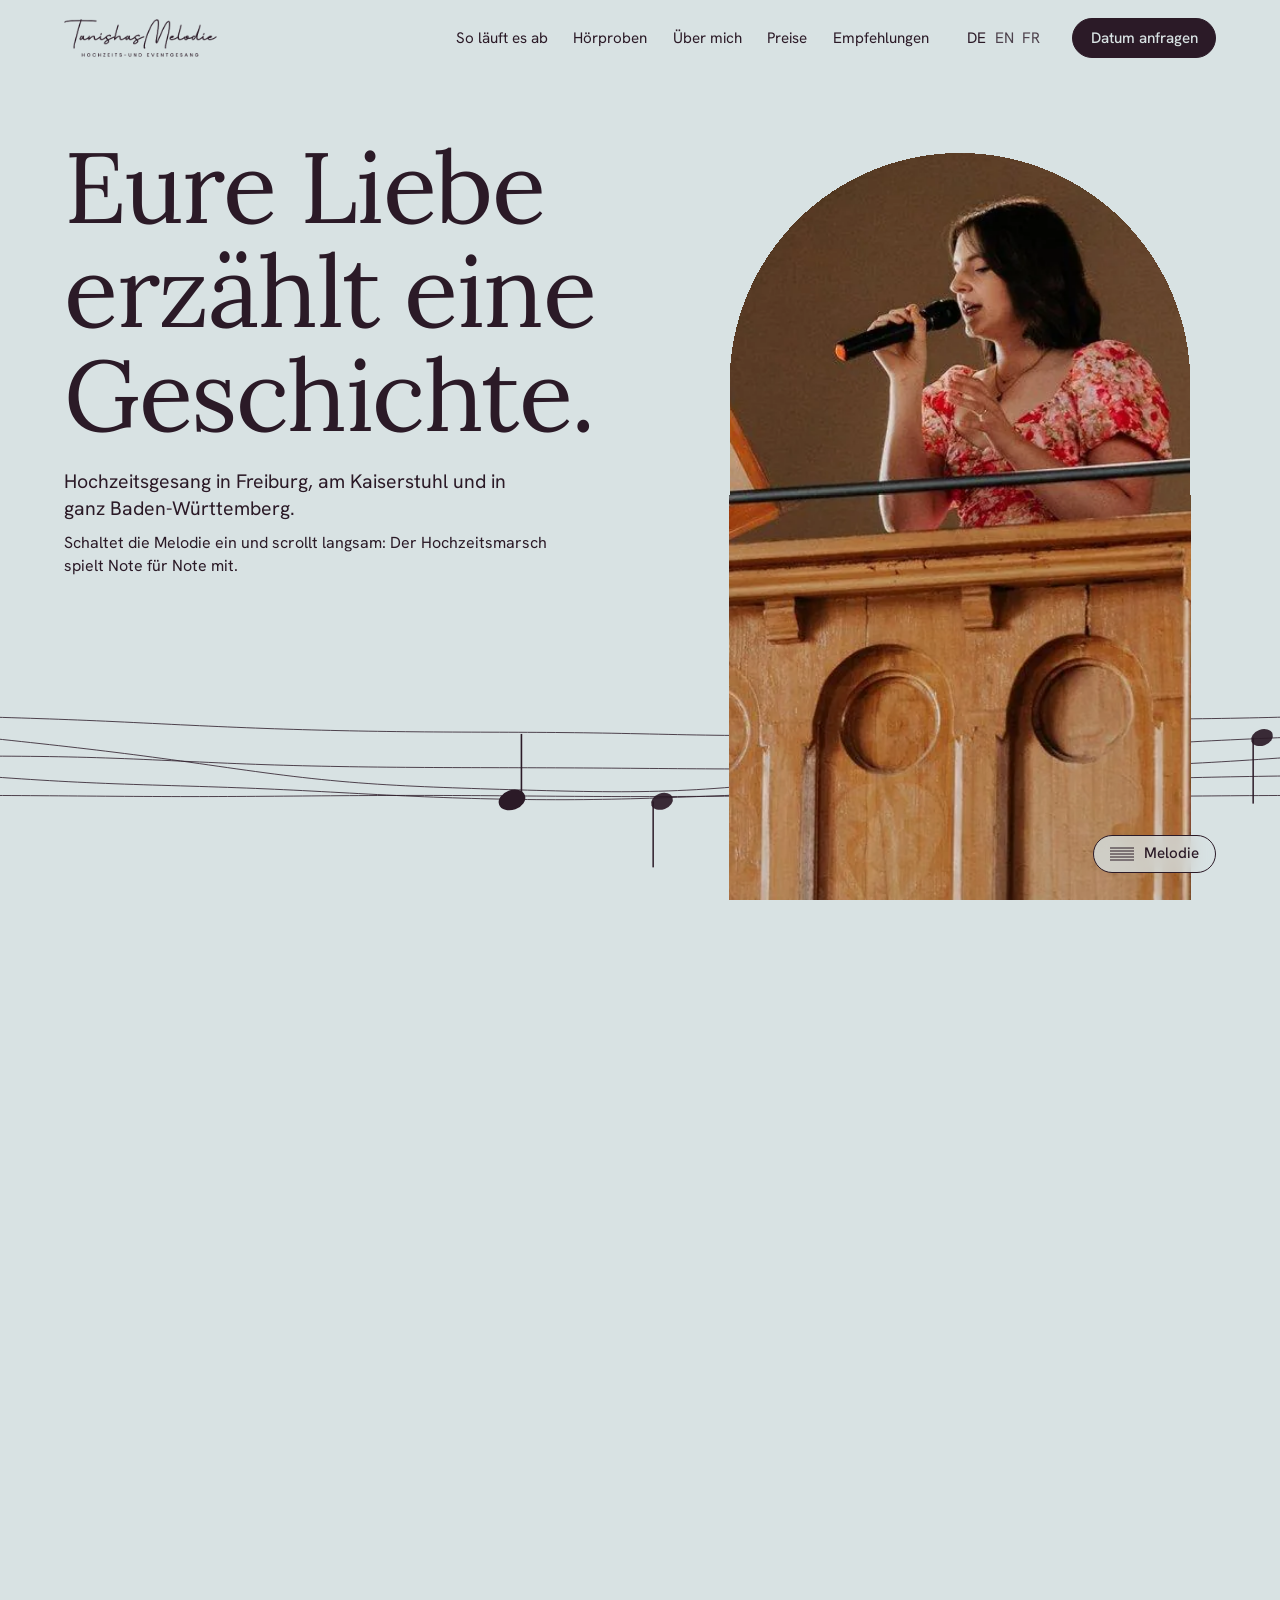
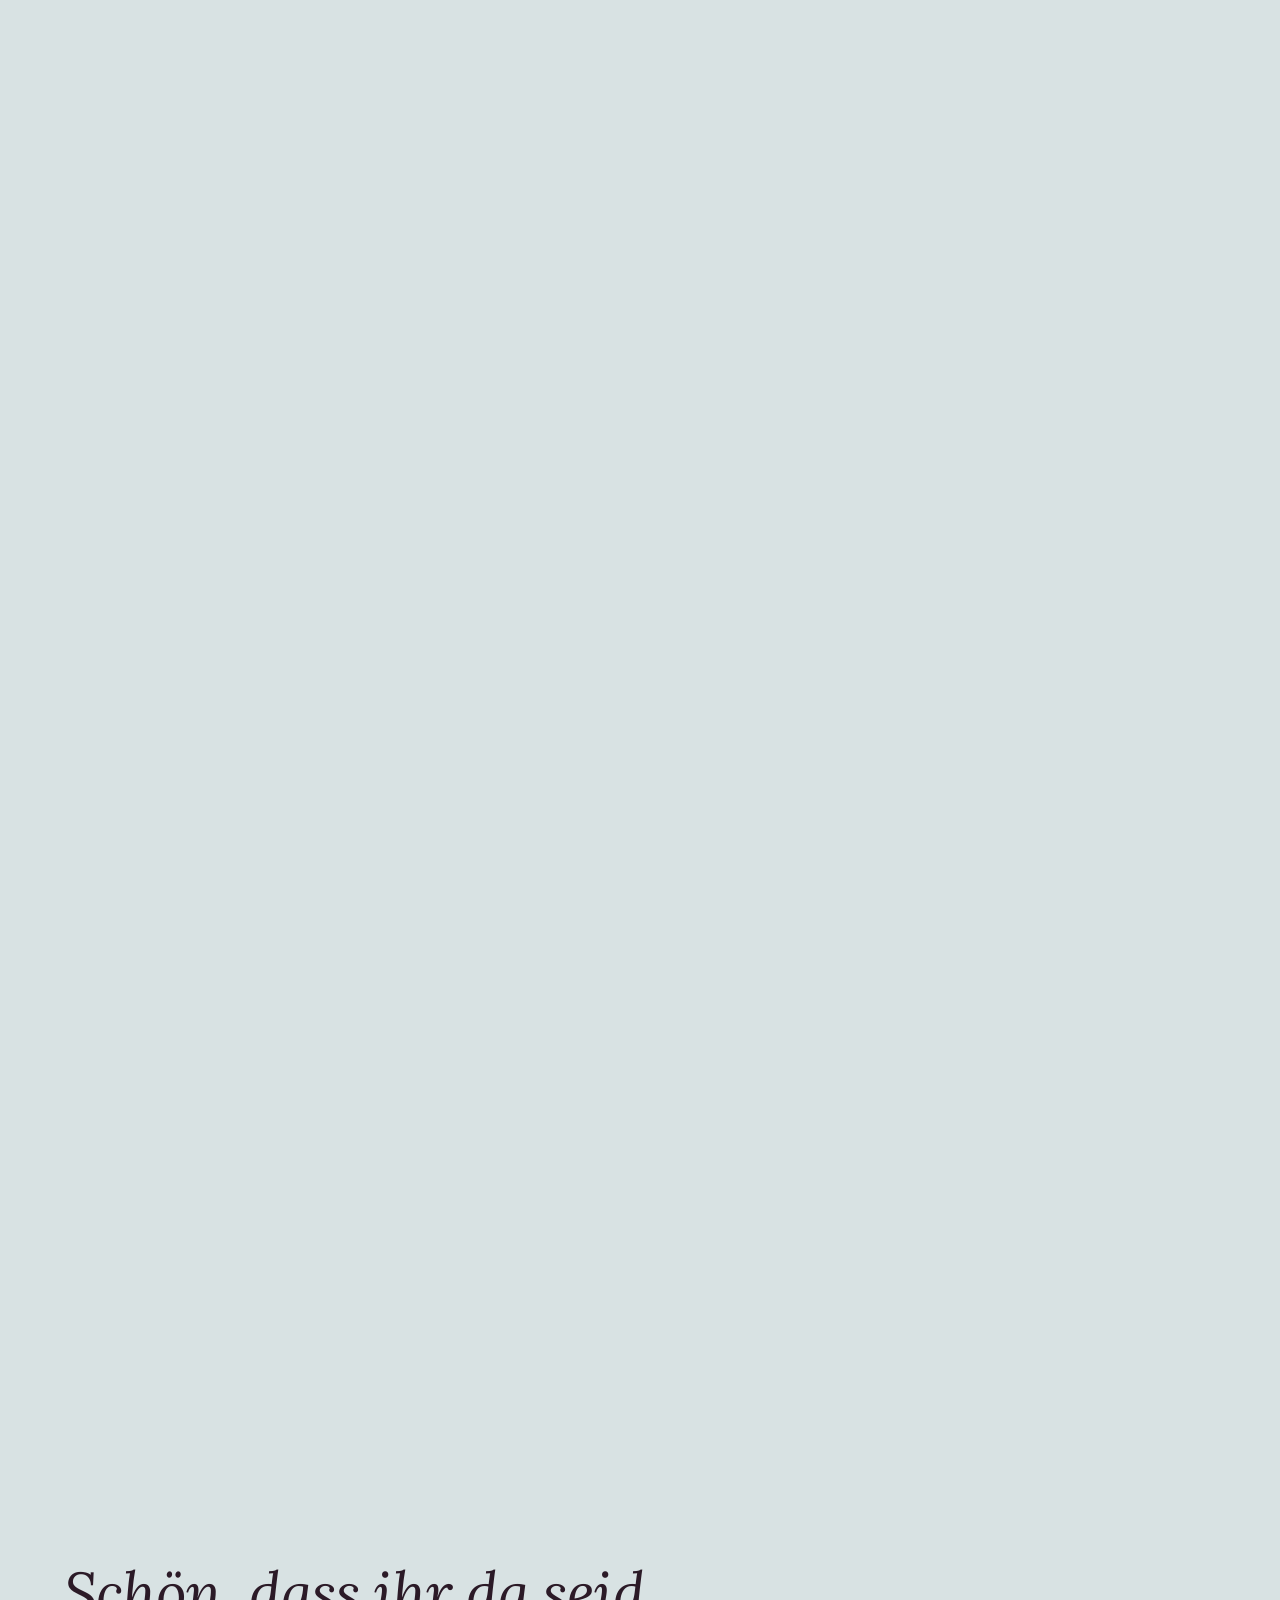
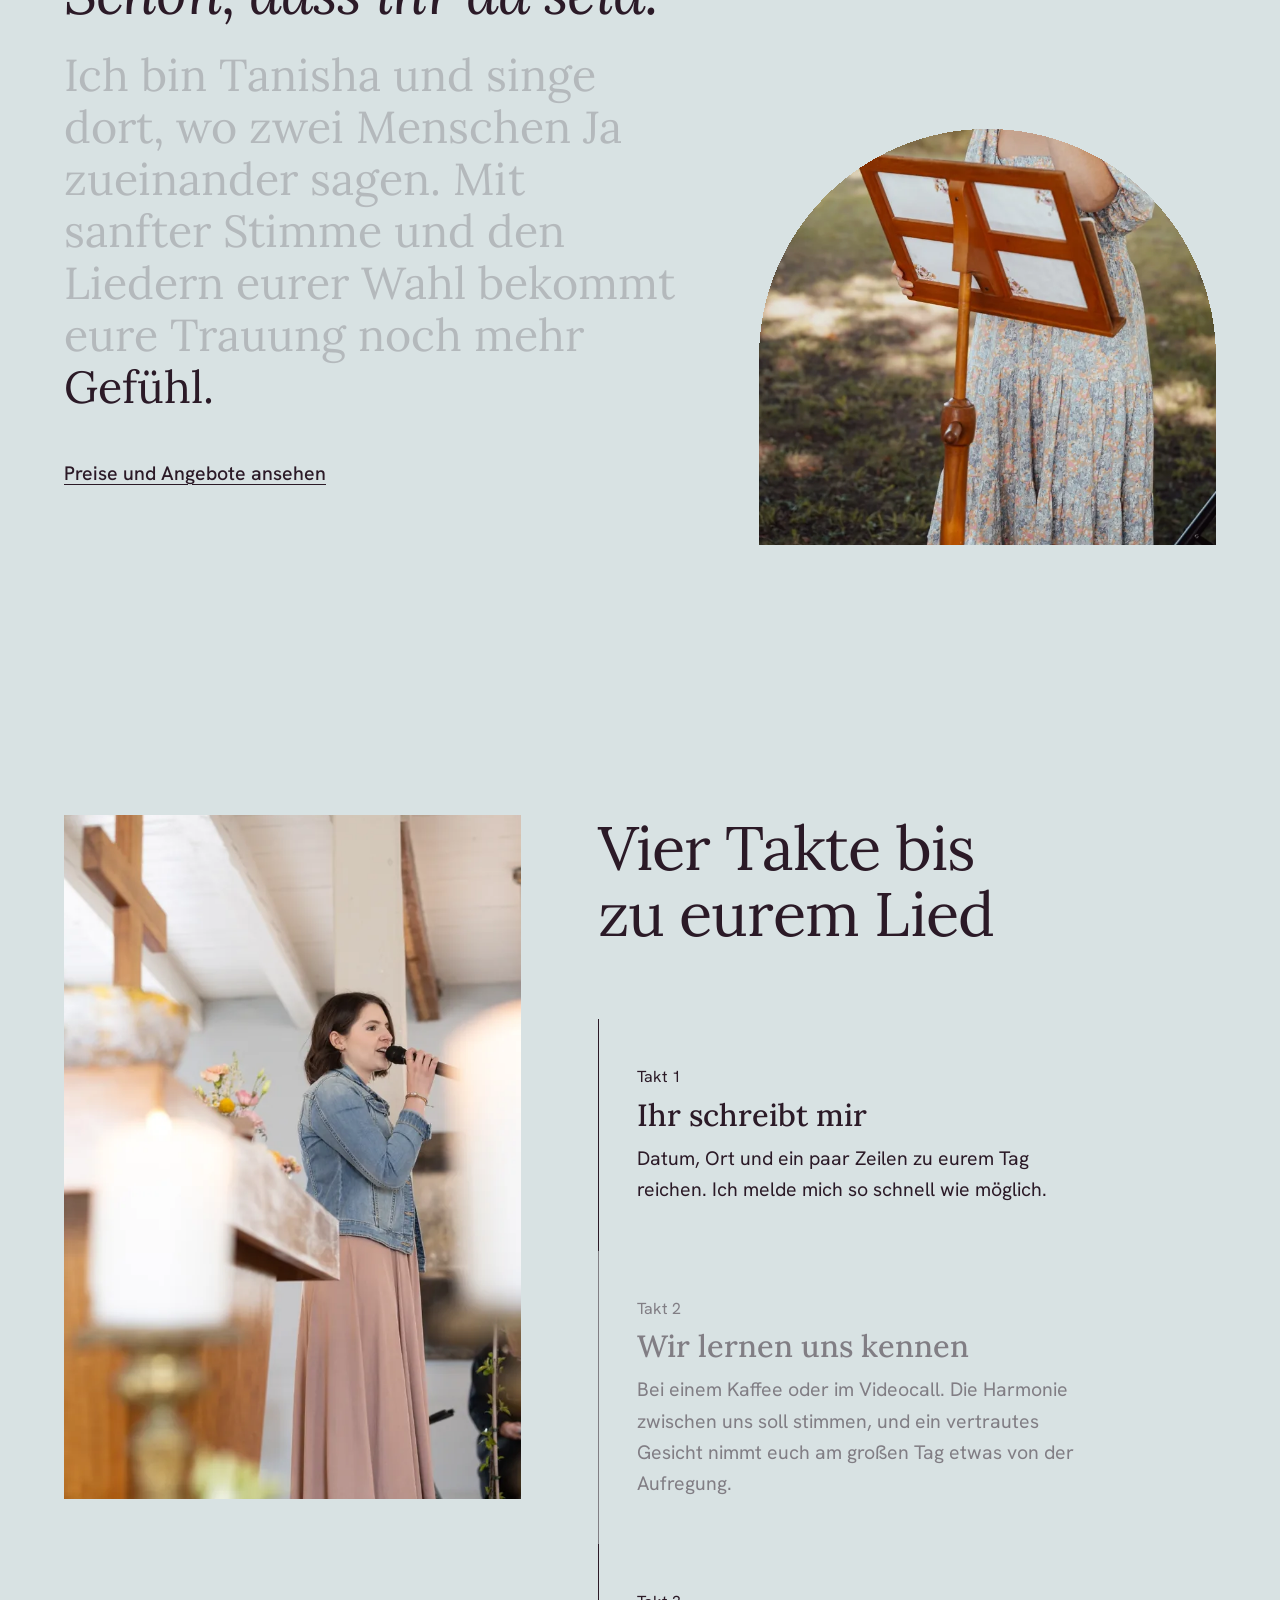
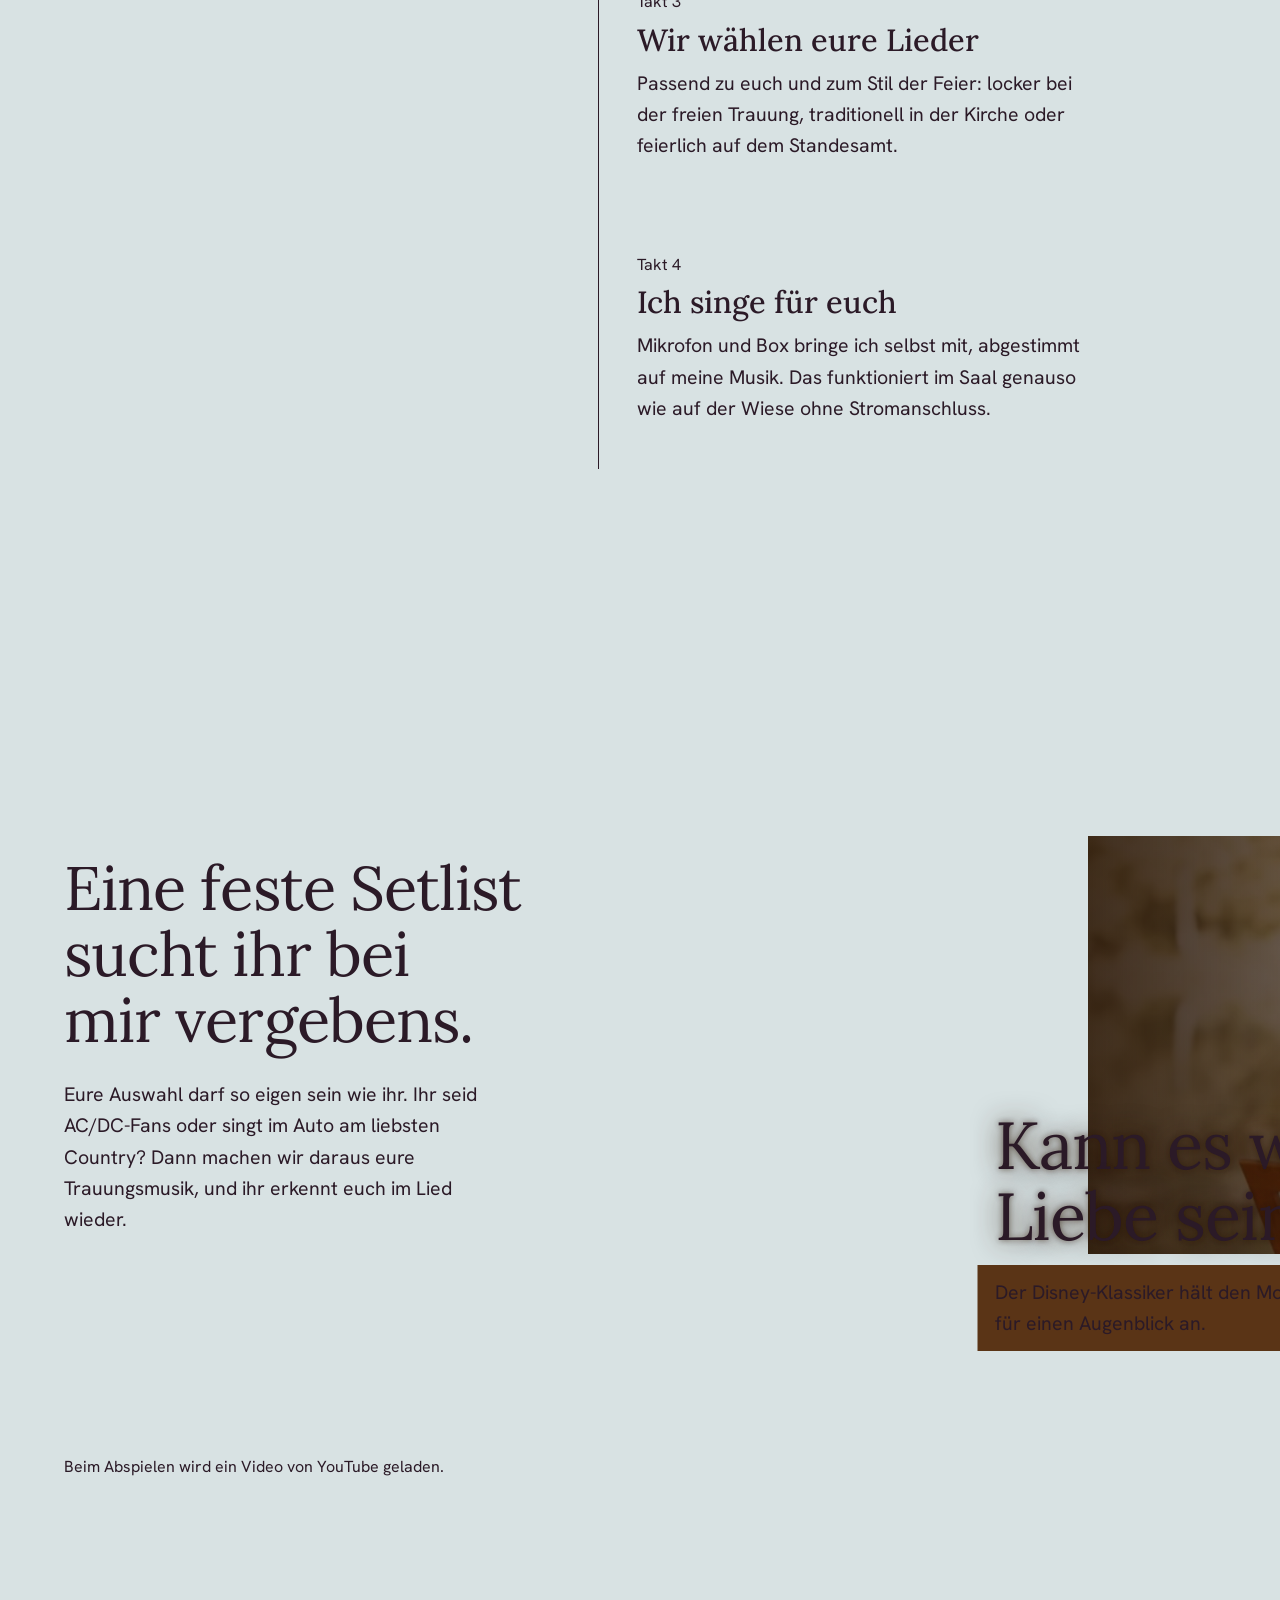
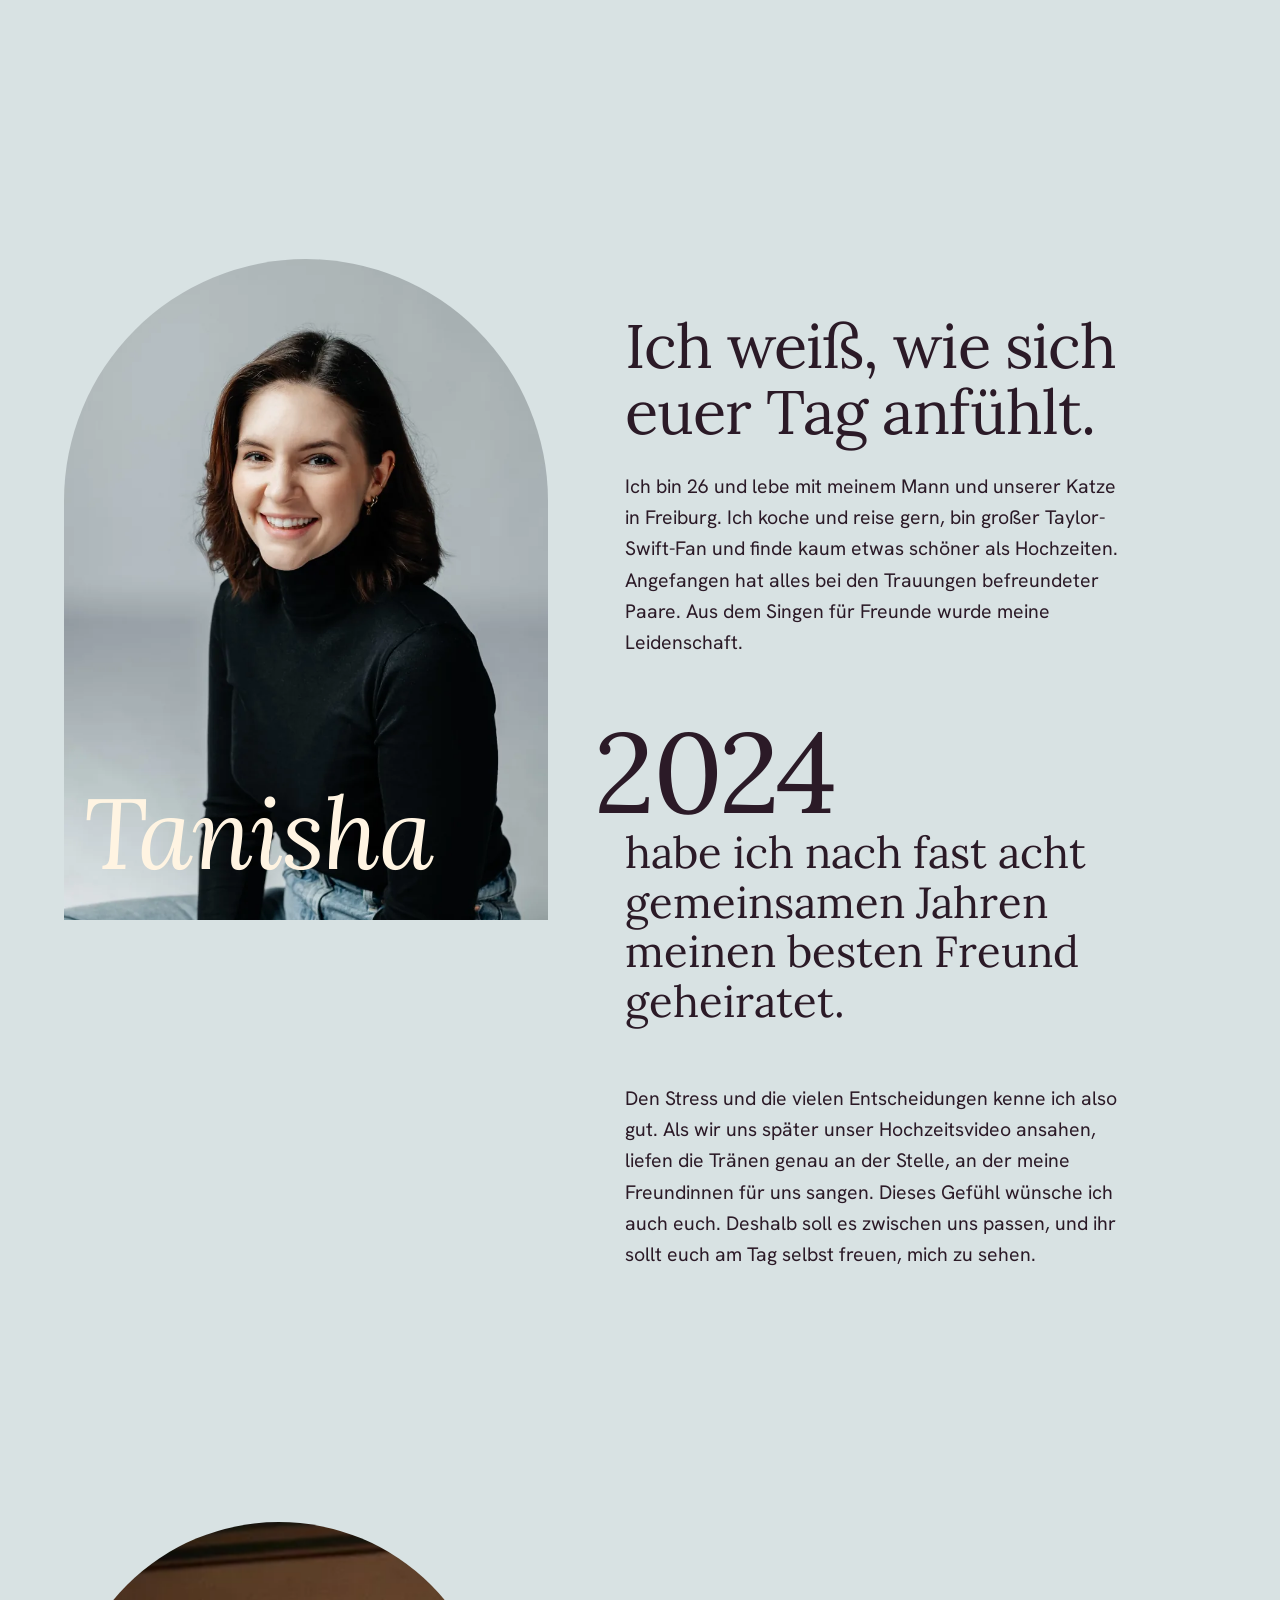
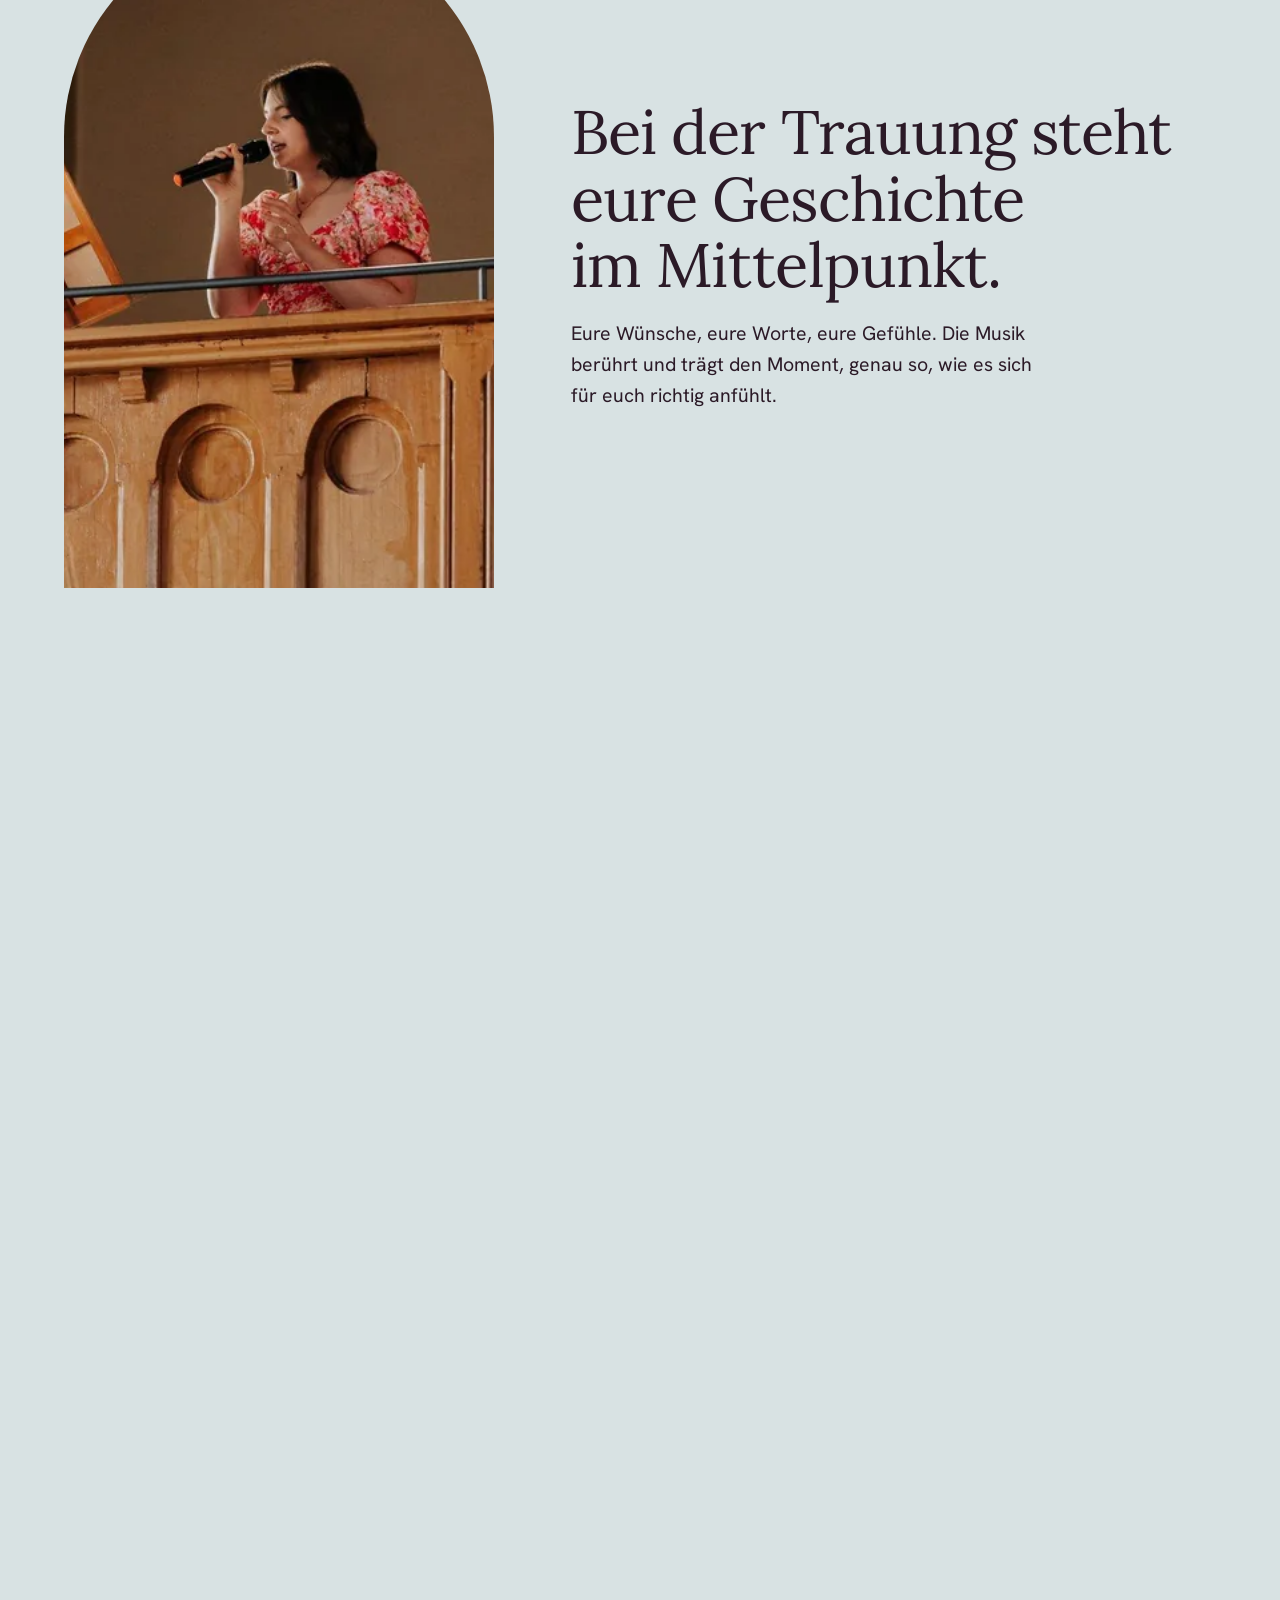
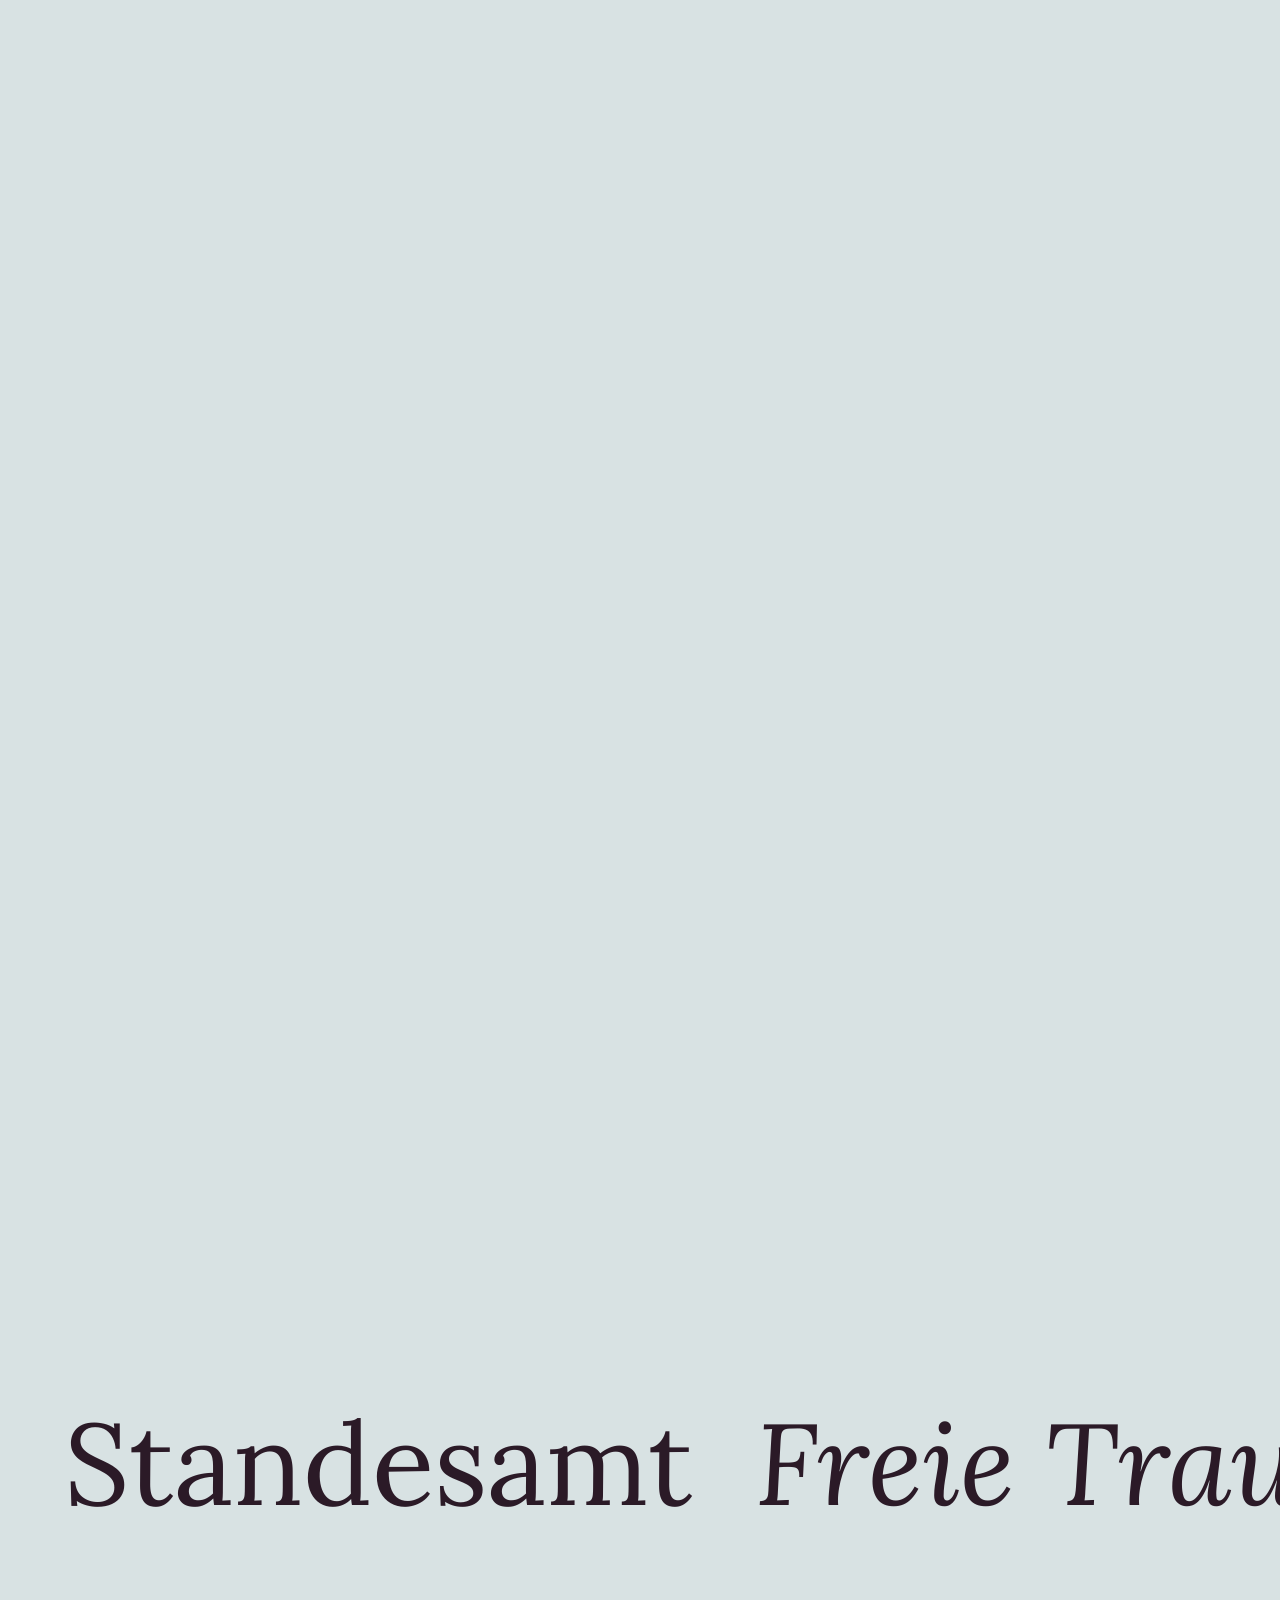
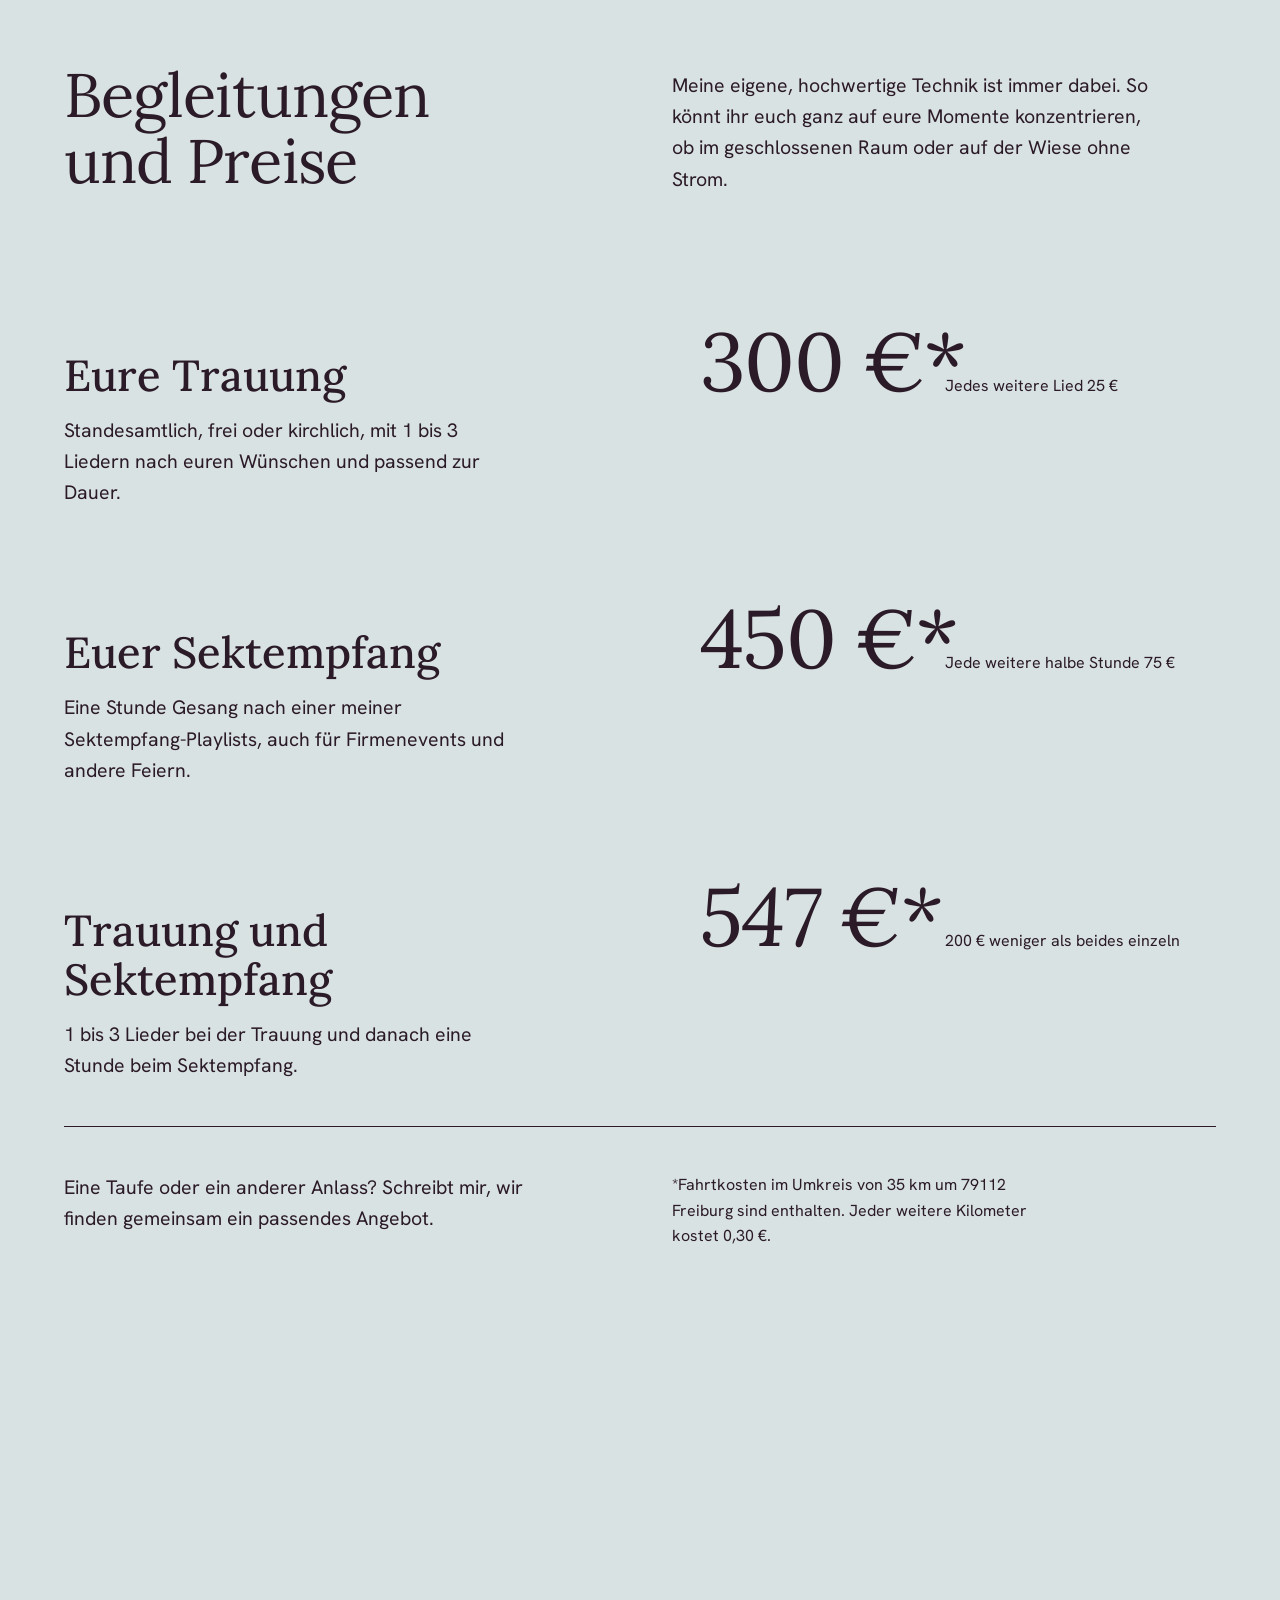
==== commit e1994fa2: "fix: stop the intro animation overwriting scroll state in the hero Reloading or scrolling during the" ====
--- a/index.html
+++ b/index.html
@@ -58,14 +58,16 @@
       <div class="auftakt-text">
         <h1>
           <span class="h-a">
-            <span class="zeile"><span>Eure Liebe</span></span>
-            <span class="zeile"><span>erzählt eine</span></span>
-            <span class="zeile"><span>Geschichte.</span></span>
+            <span class="zeile"><span><span class="ein">Eure Liebe</span></span></span>
+            <span class="zeile"><span><span class="ein">erzählt eine</span></span></span>
+            <span class="zeile"><span><span class="ein">Geschichte.</span></span></span>
           </span>
           <span class="h-b">Musik macht sie hörbar.</span>
         </h1>
+        <div class="unter">
         <p class="unterzeile">Hochzeitsgesang in Freiburg, am Kaiserstuhl und in ganz Baden-Württemberg.</p>
         <p class="ton-tipp">Schaltet die Melodie ein und scrollt langsam: Der Hochzeitsmarsch spielt Note für Note mit.</p>
+        </div>
       </div>
     </div>
   </section>
--- a/styles.css
+++ b/styles.css
@@ -81,7 +81,7 @@
 .auftakt-text { position: relative; padding: 110px var(--rand) 60px; }
 h1 { font-size: clamp(2.9rem, 7.8vw, 8.5rem); line-height: 1.04; }
 .zeile { display: block; overflow: hidden; padding-bottom: .14em; margin-bottom: -.14em; }
-.zeile > span { display: block; }
+.zeile > span, .ein { display: block; }
 .h-a, .h-b { display: block; }
 .h-b { margin-top: .3em; }
 .unterzeile { margin-top: 1.1em; max-width: 44ch; line-height: 1.4; }
@@ -255,7 +255,7 @@
   .ton.kompakt { padding: 12px; }
   .ton.kompakt .ton-text { position: absolute; width: 1px; height: 1px; overflow: hidden; clip-path: inset(50%); }
 
-  h1 { font-size: 15vw; }
+  h1 { font-size: min(15vw, 8svh); }
   .motion .bogen { clip-path: inset(48% 14% 0% 14% round 36vw 36vw 0px 0px); }
   .motion .auftakt-text { padding-top: 76px; }
   .motion .h-b { font-size: 15vw; }
